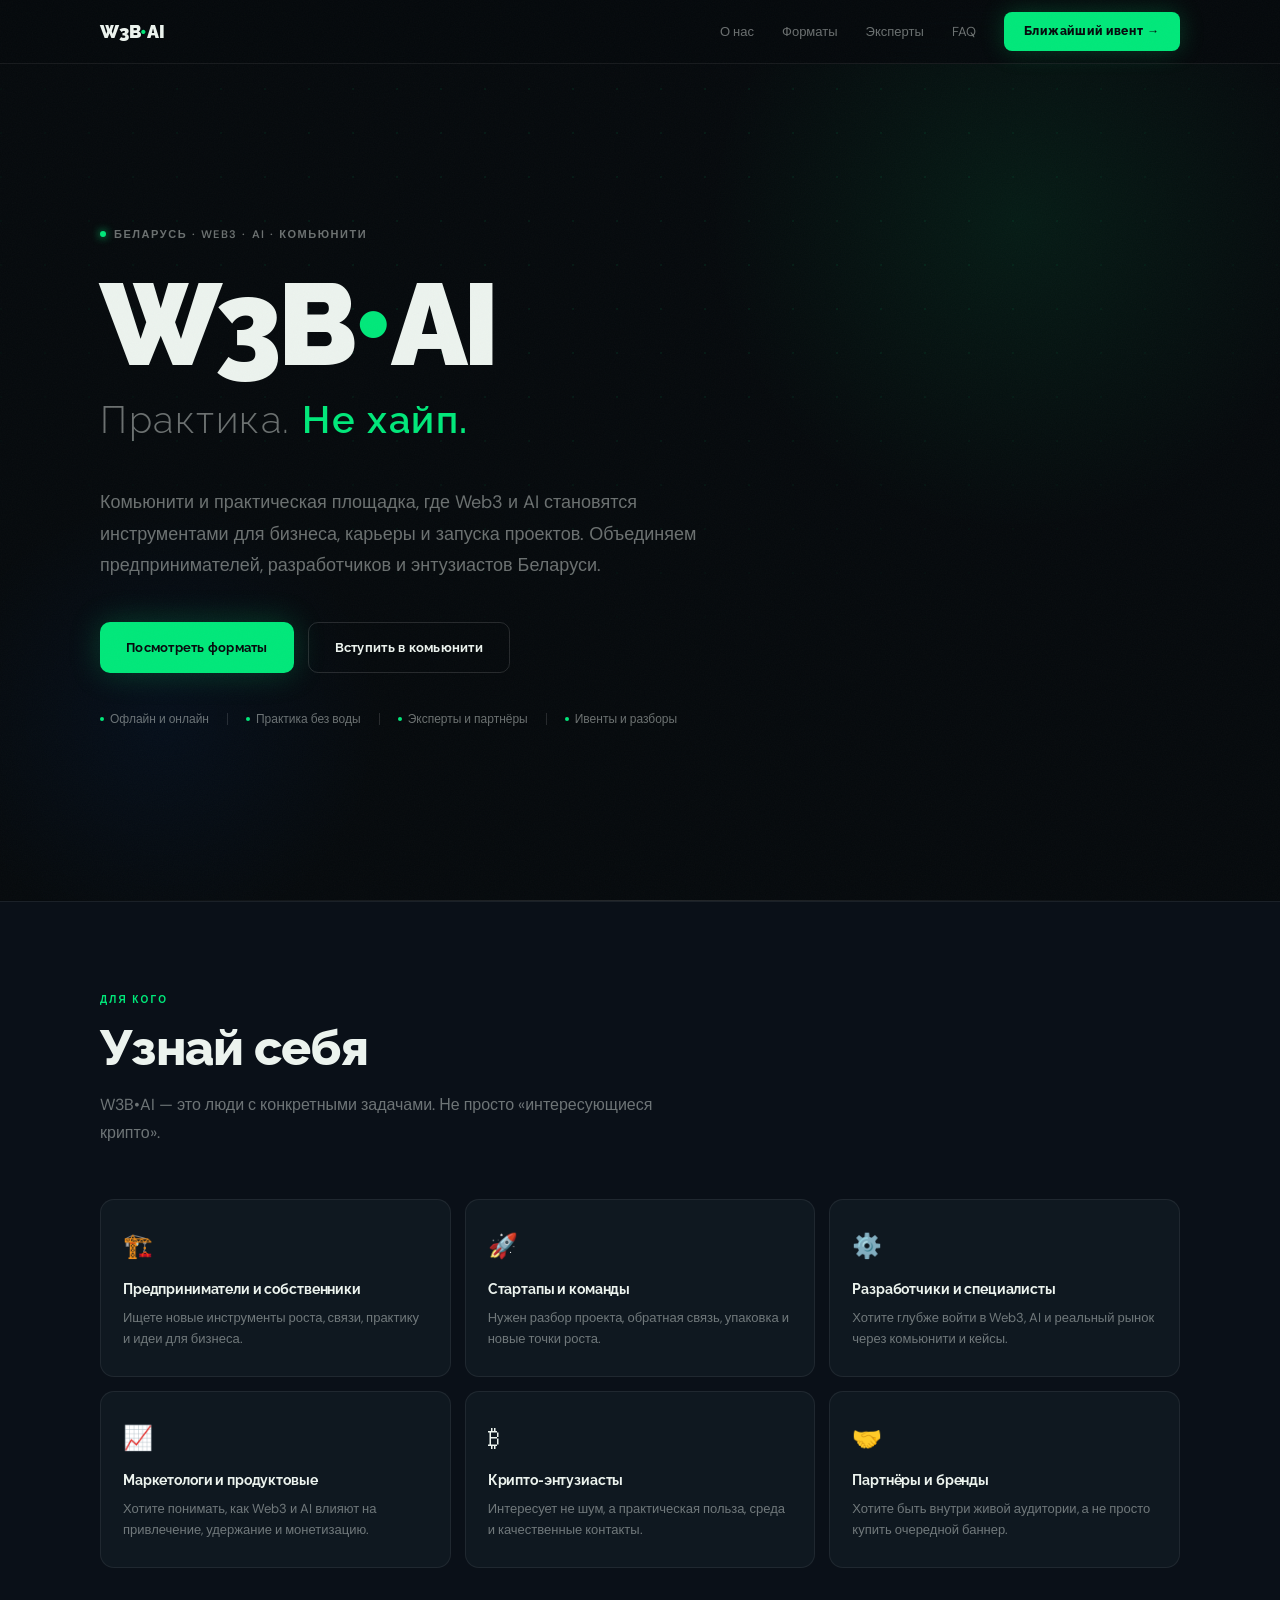
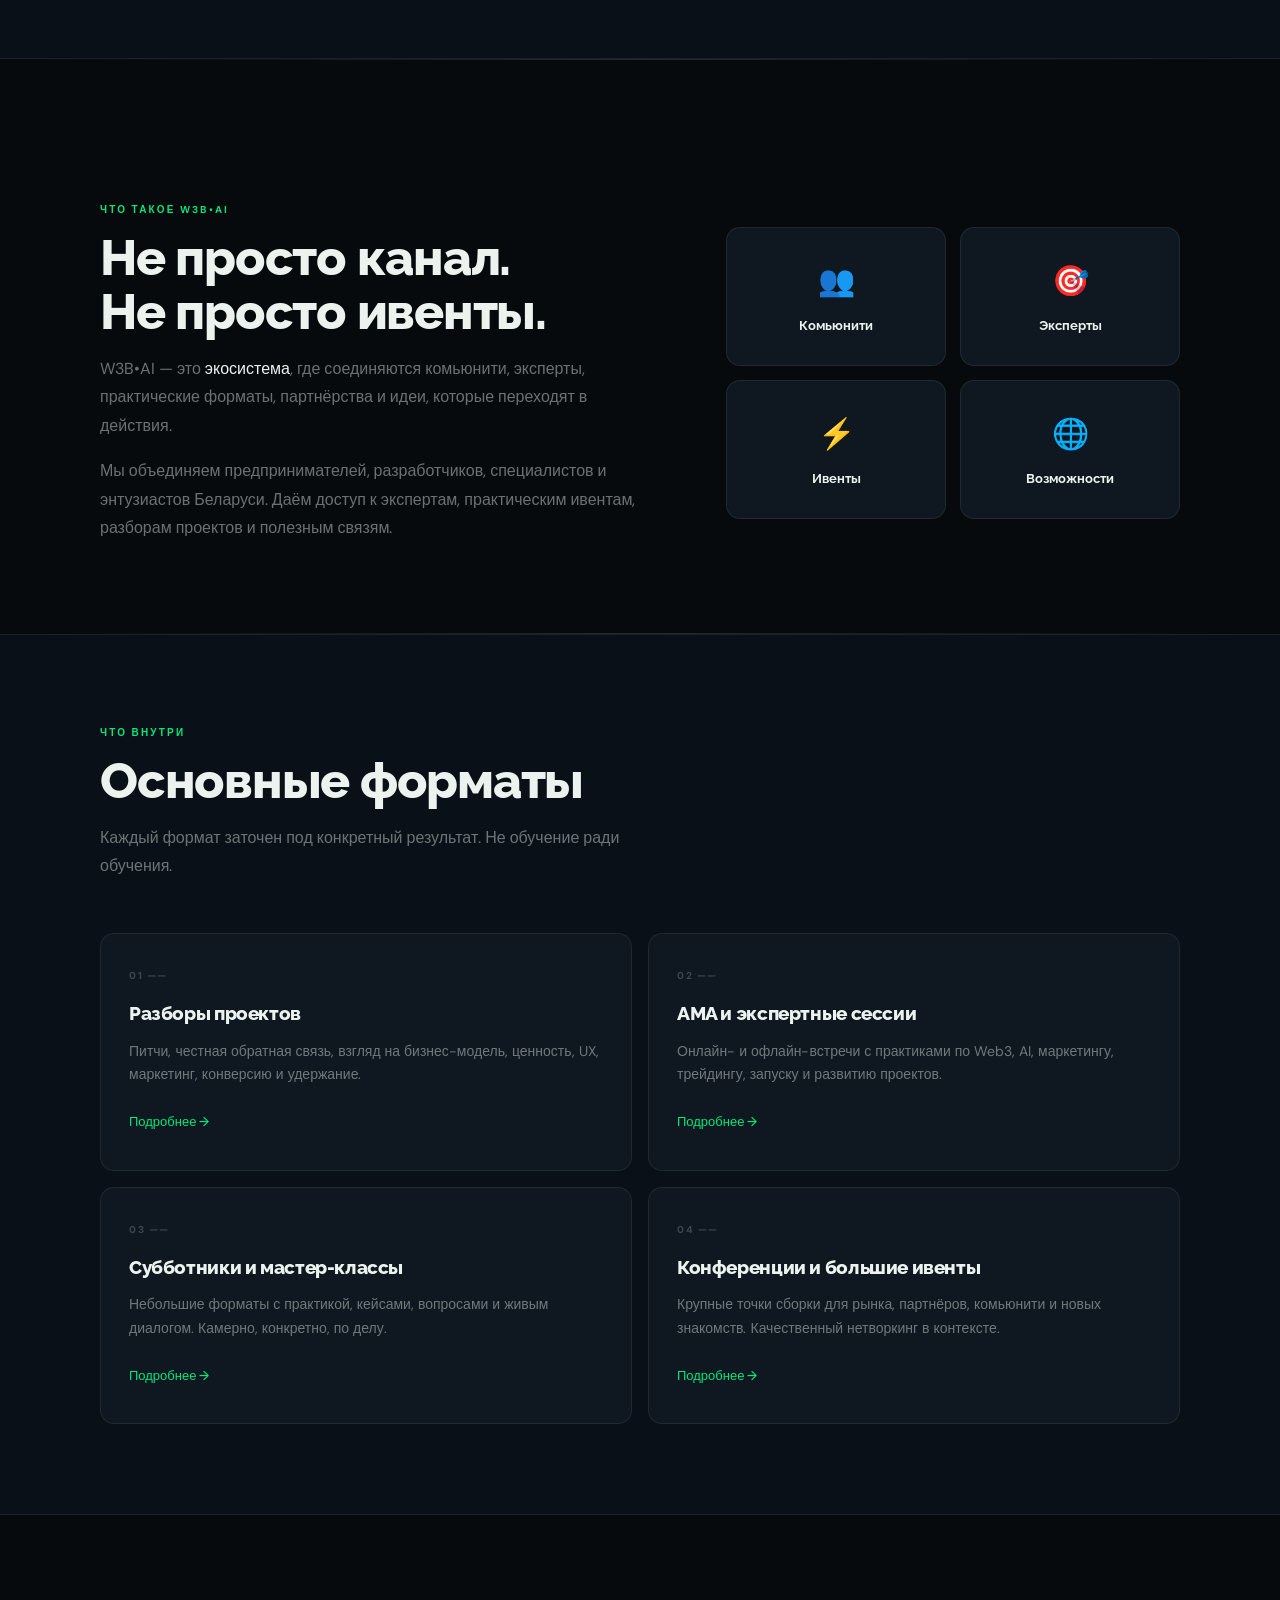
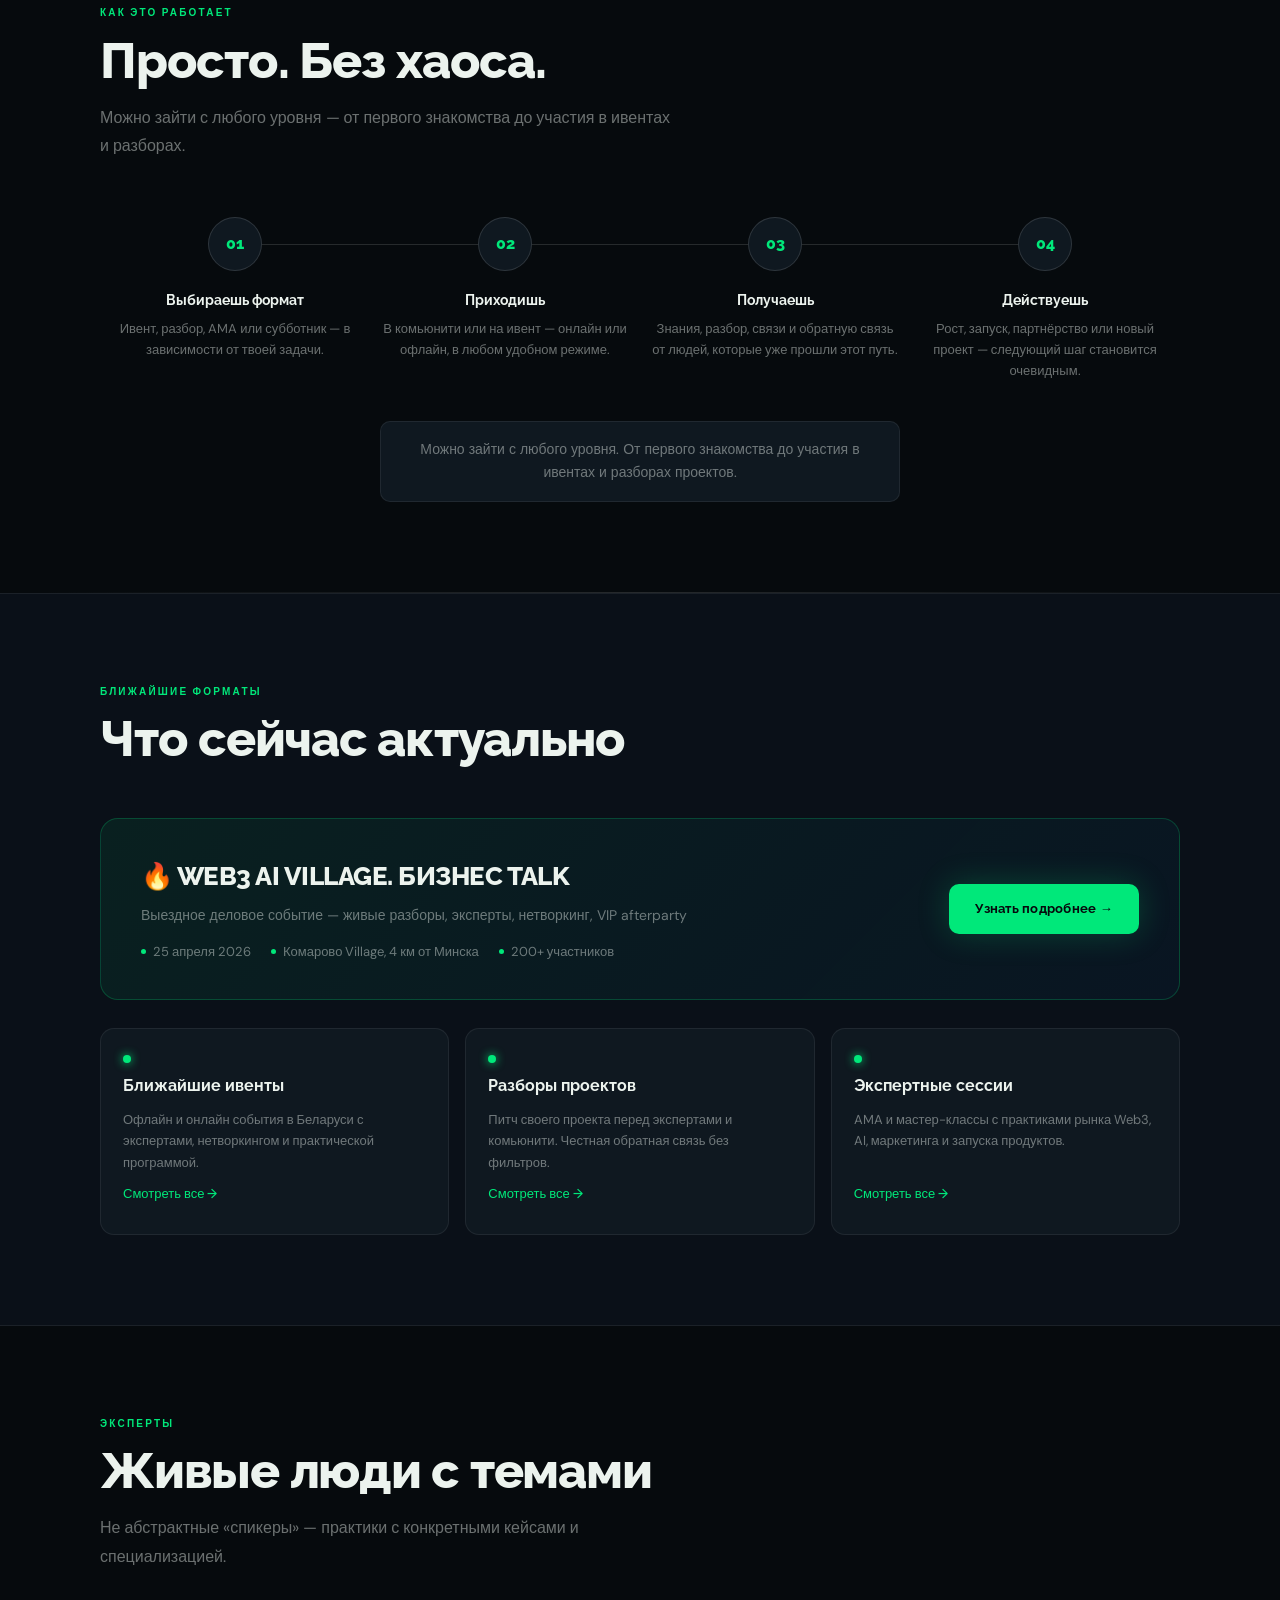
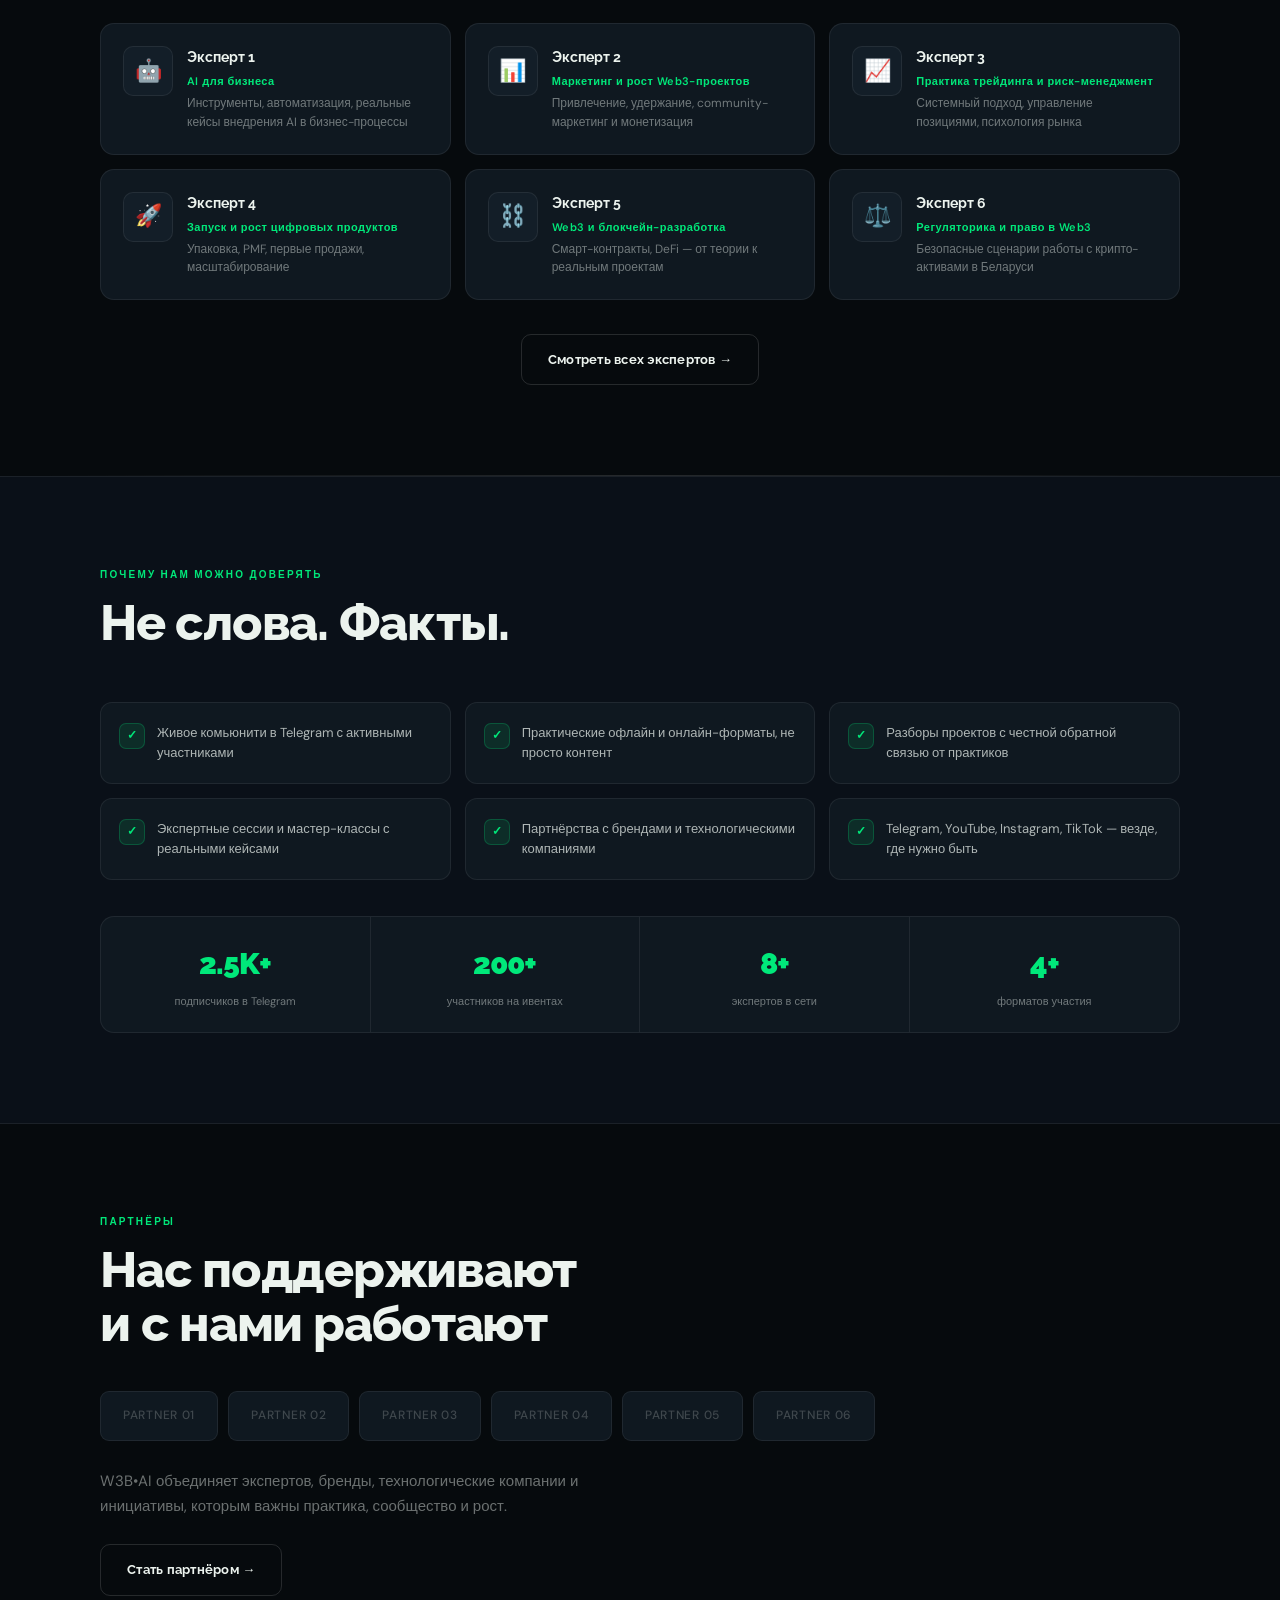
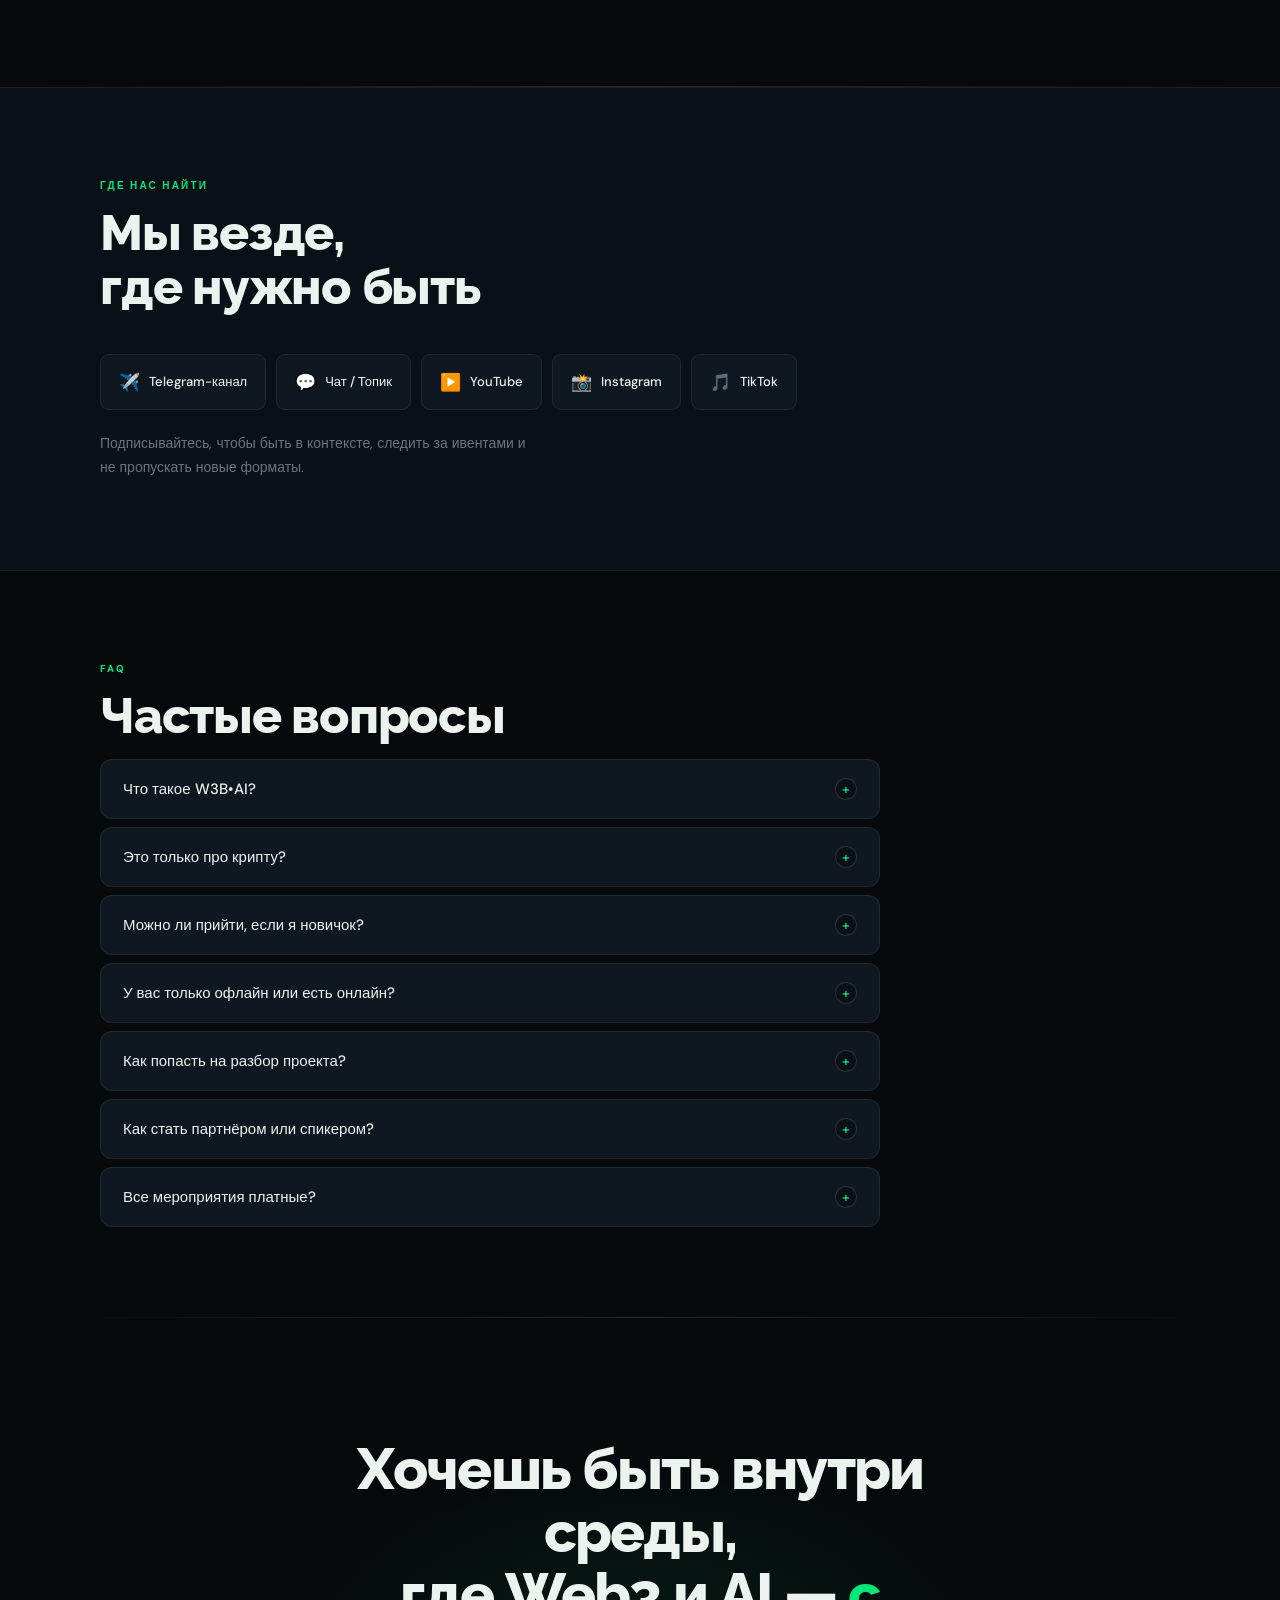
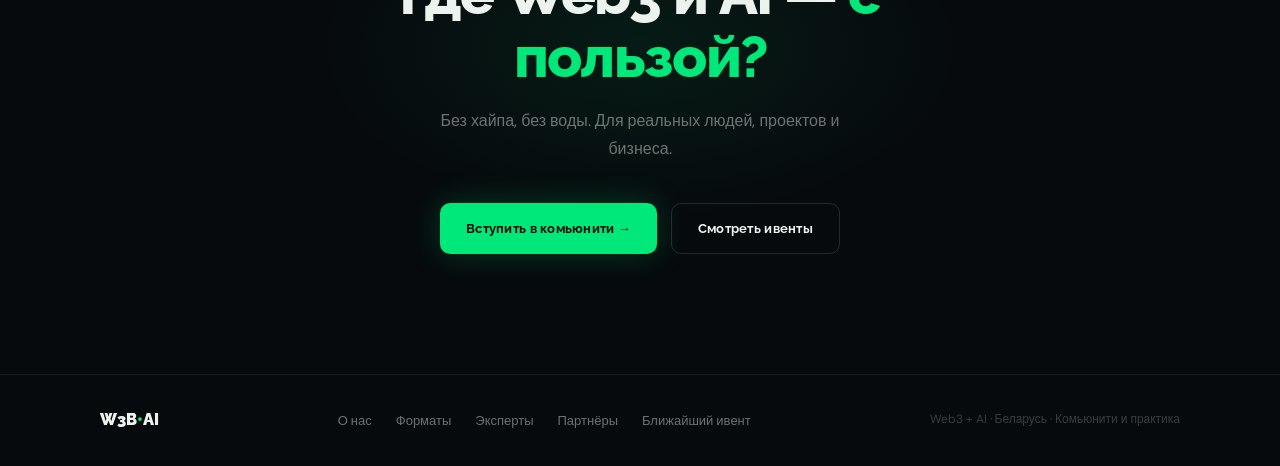
==== index.html @ b598078e "Add files via upload" ====
<!DOCTYPE html>
<html lang="ru">
<head>
<meta charset="UTF-8">
<meta name="viewport" content="width=device-width, initial-scale=1.0">
<title>W3B•AI — Комьюнити и практическая площадка Web3 + AI в Беларуси</title>
<meta name="description" content="W3B•AI — комьюнити, где Web3 и AI становятся инструментами для бизнеса, карьеры и запуска проектов в Беларуси.">
<link rel="stylesheet" href="style.css">
<style>

/* ══════════════════════
   HERO
══════════════════════ */
.hero {
  min-height: 100vh;
  display: flex;
  flex-direction: column;
  justify-content: center;
  padding: calc(var(--nav-h) + 60px) 0 80px;
  position: relative;
  overflow: hidden;
}
.hero-dots {
  position: absolute; inset: 0;
  background-image: radial-gradient(circle at 1px 1px, rgba(0,232,122,0.07) 1px, transparent 0);
  background-size: 44px 44px;
  mask-image: radial-gradient(ellipse 85% 65% at 50% 25%, black 30%, transparent 80%);
  pointer-events: none;
}
.hero-orb1 {
  position: absolute; top: -120px; right: -80px;
  width: 680px; height: 680px;
  background: radial-gradient(ellipse, rgba(0,232,122,0.08) 0%, transparent 65%);
  pointer-events: none;
}
.hero-orb2 {
  position: absolute; bottom: -60px; left: -80px;
  width: 480px; height: 480px;
  background: radial-gradient(ellipse, rgba(0,100,255,0.06) 0%, transparent 65%);
  pointer-events: none;
}

.hero-tag {
  display: inline-flex;
  align-items: center;
  gap: 8px;
  font-size: 11px;
  font-weight: 600;
  letter-spacing: 0.14em;
  text-transform: uppercase;
  color: var(--muted);
  margin-bottom: 28px;
  animation: up 0.7s ease both;
}
.hero-tag-dot {
  width: 6px; height: 6px;
  border-radius: 50%;
  background: var(--green);
  box-shadow: 0 0 8px var(--green);
  animation: pulse 2.5s ease infinite;
}
@keyframes pulse { 0%,100%{opacity:1;transform:scale(1)} 50%{opacity:0.35;transform:scale(0.75)} }

.hero-title {
  font-family: var(--heading);
  font-size: clamp(50px, 9vw, 120px);
  font-weight: 900;
  line-height: 0.93;
  letter-spacing: -0.04em;
  margin-bottom: 10px;
  animation: up 0.7s ease 0.08s both;
}
.hero-title-sub {
  font-family: var(--heading);
  font-size: clamp(18px, 3vw, 40px);
  font-weight: 300;
  color: var(--muted);
  letter-spacing: 0.04em;
  margin-bottom: 36px;
  animation: up 0.7s ease 0.14s both;
}
.hero-title-sub em { font-style: normal; color: var(--green); font-weight: 600; }

.hero-desc {
  font-size: clamp(15px, 1.6vw, 18px);
  color: var(--muted);
  max-width: 600px;
  line-height: 1.75;
  margin-bottom: 40px;
  animation: up 0.7s ease 0.2s both;
}

.hero-btns {
  display: flex; gap: 14px; flex-wrap: wrap;
  margin-bottom: 40px;
  animation: up 0.7s ease 0.26s both;
}

.hero-chips {
  display: flex; flex-wrap: wrap; gap: 0;
  animation: up 0.7s ease 0.32s both;
}
.hero-chip {
  font-size: 12px; font-weight: 500;
  color: var(--muted);
  padding-right: 18px; margin-right: 18px;
  border-right: 1px solid var(--border2);
  display: flex; align-items: center; gap: 6px;
  line-height: 1;
}
.hero-chip:last-child { border-right: none; }
.hero-chip::before {
  content: '';
  width: 4px; height: 4px;
  border-radius: 50%;
  background: var(--green);
}

@keyframes up { from{opacity:0;transform:translateY(22px)} to{opacity:1;transform:none} }

/* ══════════════════════
   FOR WHOM
══════════════════════ */
.fw-grid {
  display: grid;
  grid-template-columns: repeat(3, 1fr);
  gap: 14px;
  margin-top: 52px;
}
.fw-card {
  padding: 26px 22px;
  border-radius: var(--radius);
  cursor: default;
}
.fw-card:hover { transform: translateY(-3px); }
.fw-icon { font-size: 24px; margin-bottom: 12px; display: block; }
.fw-card h3 {
  font-family: var(--heading);
  font-size: 14px; font-weight: 700;
  margin-bottom: 7px;
  letter-spacing: -0.01em;
}
.fw-card p { font-size: 13px; color: var(--muted); line-height: 1.6; }

/* ══════════════════════
   WHAT IS W3B
══════════════════════ */
.what-grid {
  display: grid;
  grid-template-columns: 1.1fr 0.9fr;
  gap: 72px;
  align-items: center;
  margin-top: 52px;
}
.what-text p { font-size: 16px; color: var(--muted); line-height: 1.8; margin-top: 16px; }
.what-text p strong { color: var(--white); font-weight: 500; }
.eco-grid {
  display: grid;
  grid-template-columns: 1fr 1fr;
  gap: 14px;
}
.eco-card {
  padding: 28px 22px;
  text-align: center;
  border-radius: var(--radius);
}
.eco-card:hover { border-color: rgba(0,232,122,0.28) !important; }
.eco-icon { font-size: 30px; margin-bottom: 10px; display: block; }
.eco-card h4 {
  font-family: var(--heading);
  font-size: 13px; font-weight: 700;
}

/* ══════════════════════
   INSIDE
══════════════════════ */
.inside-grid {
  display: grid;
  grid-template-columns: 1fr 1fr;
  gap: 16px;
  margin-top: 52px;
}
.inside-card {
  padding: 34px 28px;
  border-radius: var(--radius);
  display: flex; flex-direction: column;
  position: relative; overflow: hidden;
}
.inside-card::after {
  content: '';
  position: absolute; top: 0; left: 0; right: 0; height: 1px;
  background: linear-gradient(90deg, transparent, var(--green-line) 50%, transparent);
  opacity: 0; transition: opacity 0.3s;
}
.inside-card:hover::after { opacity: 1; }
.inside-num {
  font-size: 10px; font-weight: 700;
  letter-spacing: 0.15em; color: var(--muted2);
  margin-bottom: 14px;
}
.inside-card h3 {
  font-family: var(--heading);
  font-size: 19px; font-weight: 800;
  letter-spacing: -0.02em; margin-bottom: 10px;
}
.inside-card p { font-size: 14px; color: var(--muted); line-height: 1.7; flex: 1; margin-bottom: 24px; }

/* ══════════════════════
   HOW IT WORKS
══════════════════════ */
.how-steps {
  display: grid;
  grid-template-columns: repeat(4, 1fr);
  gap: 0;
  margin-top: 56px;
  position: relative;
}
.how-steps::before {
  content: '';
  position: absolute;
  top: 27px; left: 12%; right: 12%; height: 1px;
  background: var(--border2);
}
.how-step { text-align: center; padding: 0 12px; }
.how-num {
  width: 54px; height: 54px;
  border-radius: 50%;
  background: var(--card);
  border: 1px solid var(--border2);
  display: flex; align-items: center; justify-content: center;
  font-family: var(--heading);
  font-size: 16px; font-weight: 800; color: var(--green);
  margin: 0 auto 18px;
  position: relative; z-index: 1;
  transition: background 0.2s, border-color 0.2s;
}
.how-step:hover .how-num { background: var(--green-dim); border-color: var(--green-line); }
.how-step h4 { font-family: var(--heading); font-size: 14px; font-weight: 700; margin-bottom: 7px; }
.how-step p { font-size: 13px; color: var(--muted); line-height: 1.6; }
.how-note {
  max-width: 520px; margin: 40px auto 0;
  text-align: center;
  padding: 16px 24px;
  background: var(--card);
  border: 1px solid var(--border);
  border-radius: 10px;
  font-size: 14px; color: var(--muted);
}

/* ══════════════════════
   FORMATS TIZER
══════════════════════ */
.fmt-grid {
  display: grid;
  grid-template-columns: repeat(3, 1fr);
  gap: 16px;
  margin-top: 52px;
}
.fmt-card {
  padding: 26px 22px;
  border-radius: var(--radius);
  display: flex; flex-direction: column; gap: 10px;
}
.fmt-dot {
  width: 8px; height: 8px; border-radius: 50%;
  background: var(--green);
  box-shadow: 0 0 10px var(--green);
}
.fmt-card h3 { font-family: var(--heading); font-size: 16px; font-weight: 700; }
.fmt-card p { font-size: 13px; color: var(--muted); flex: 1; }

/* ══════════════════════
   EXPERTS
══════════════════════ */
.exp-grid {
  display: grid;
  grid-template-columns: repeat(3, 1fr);
  gap: 14px;
  margin-top: 52px;
}
.exp-card {
  padding: 22px;
  border-radius: var(--radius);
  display: flex; gap: 14px; align-items: flex-start;
}
.exp-ava {
  width: 50px; height: 50px;
  border-radius: 10px;
  background: var(--card2);
  border: 1px solid var(--border);
  display: flex; align-items: center; justify-content: center;
  font-size: 22px; flex-shrink: 0;
}
.exp-name { font-family: var(--heading); font-size: 14px; font-weight: 700; margin-bottom: 3px; }
.exp-spec { font-size: 11px; color: var(--green); font-weight: 600; margin-bottom: 4px; letter-spacing: 0.04em; }
.exp-about { font-size: 12px; color: var(--muted); line-height: 1.55; }
.exp-cta { margin-top: 34px; text-align: center; }

/* ══════════════════════
   TRUST
══════════════════════ */
.trust-grid {
  display: grid;
  grid-template-columns: repeat(3, 1fr);
  gap: 14px;
  margin-top: 52px;
}
.trust-item {
  display: flex; gap: 12px; align-items: flex-start;
  padding: 20px 18px;
  border-radius: 12px;
}
.trust-check {
  width: 26px; height: 26px;
  border-radius: 7px;
  background: var(--green-dim);
  border: 1px solid rgba(0,232,122,0.22);
  display: flex; align-items: center; justify-content: center;
  font-size: 12px; color: var(--green); font-weight: 700;
  flex-shrink: 0;
}
.trust-item p { font-size: 13px; color: rgba(236,243,238,0.72); line-height: 1.55; }

.trust-stats {
  margin-top: 36px;
  display: grid; grid-template-columns: repeat(4, 1fr);
  background: var(--card);
  border: 1px solid var(--border);
  border-radius: var(--radius);
  overflow: hidden;
}
.tstat {
  padding: 22px 20px; text-align: center;
  border-right: 1px solid var(--border);
}
.tstat:last-child { border-right: none; }
.tstat-num {
  font-family: var(--heading);
  font-size: 30px; font-weight: 900;
  color: var(--green); letter-spacing: -0.03em;
  display: block; margin-bottom: 3px;
}
.tstat-label { font-size: 11px; color: var(--muted); }

/* ══════════════════════
   PARTNERS
══════════════════════ */
.partner-logos {
  display: flex; flex-wrap: wrap; gap: 10px;
  margin: 40px 0 28px;
}
.partner-slot {
  height: 50px; padding: 0 22px;
  background: var(--card);
  border: 1px solid var(--border);
  border-radius: 9px;
  display: flex; align-items: center; justify-content: center;
  font-size: 12px; font-weight: 500;
  color: var(--muted2); letter-spacing: 0.06em;
}
.partners-sub { font-size: 15px; color: var(--muted); max-width: 540px; line-height: 1.72; margin-bottom: 24px; }

/* ══════════════════════
   SOCIAL
══════════════════════ */
.soc-links { display: flex; flex-wrap: wrap; gap: 10px; margin: 40px 0 22px; }
.soc-btn {
  display: inline-flex; align-items: center; gap: 9px;
  background: var(--card);
  border: 1px solid var(--border);
  border-radius: 9px;
  padding: 13px 18px;
  font-size: 13px; font-weight: 500;
  color: var(--white); text-decoration: none;
  transition: all 0.2s;
}
.soc-btn:hover { border-color: var(--border2); transform: translateY(-2px); }
.soc-btn-icon { font-size: 17px; }
.soc-note { font-size: 14px; color: var(--muted); max-width: 440px; line-height: 1.7; }

/* ══════════════════════
   FINAL CTA
══════════════════════ */
.finalcta {
  text-align: center;
  padding: 120px 0;
  position: relative; overflow: hidden;
}
.finalcta-orb {
  position: absolute; top: 50%; left: 50%;
  transform: translate(-50%,-50%);
  width: 700px; height: 380px;
  background: radial-gradient(ellipse, rgba(0,232,122,0.08) 0%, transparent 65%);
  pointer-events: none;
}
.finalcta h2 {
  font-family: var(--heading);
  font-size: clamp(26px, 5vw, 58px);
  font-weight: 800; letter-spacing: -0.03em;
  max-width: 720px; margin: 0 auto 18px;
  line-height: 1.08; position: relative;
}
.finalcta h2 em { font-style: normal; color: var(--green); }
.finalcta p {
  font-size: 16px; color: var(--muted);
  max-width: 460px; margin: 0 auto 40px;
  line-height: 1.75; position: relative;
}
.finalcta-btns {
  display: flex; justify-content: center;
  gap: 14px; flex-wrap: wrap;
  position: relative;
}

/* ══════════════════════
   EVENT BANNER (on main page)
══════════════════════ */
.event-banner {
  background: linear-gradient(135deg, rgba(0,232,122,0.08), rgba(0,100,200,0.06));
  border: 1px solid rgba(0,232,122,0.22);
  border-radius: 18px;
  padding: 36px 40px;
  display: flex;
  align-items: center;
  justify-content: space-between;
  gap: 32px;
  flex-wrap: wrap;
  margin-top: 52px;
}
.event-banner-left h3 {
  font-family: var(--heading);
  font-size: clamp(18px, 2.5vw, 26px);
  font-weight: 800;
  letter-spacing: -0.02em;
  margin-bottom: 6px;
}
.event-banner-left p { font-size: 14px; color: var(--muted); }
.event-banner-meta {
  display: flex; gap: 20px; flex-wrap: wrap; margin-top: 14px;
}
.event-meta-item {
  display: flex; align-items: center; gap: 7px;
  font-size: 13px; color: var(--muted);
}
.event-meta-item::before {
  content: '';
  width: 5px; height: 5px; border-radius: 50%;
  background: var(--green); flex-shrink: 0;
}

/* ══════════════════════
   RESPONSIVE
══════════════════════ */
@media (max-width: 900px) {
  .fw-grid, .exp-grid, .trust-grid { grid-template-columns: 1fr 1fr; }
  .what-grid { grid-template-columns: 1fr; gap: 40px; }
  .inside-grid, .fmt-grid { grid-template-columns: 1fr; }
  .how-steps { grid-template-columns: 1fr 1fr; }
  .how-steps::before { display: none; }
  .trust-stats { grid-template-columns: 1fr 1fr; }
  .tstat:nth-child(2) { border-right: none; }
  .tstat:nth-child(3) { border-top: 1px solid var(--border); }
}
@media (max-width: 600px) {
  .fw-grid, .exp-grid, .trust-grid, .how-steps { grid-template-columns: 1fr; }
  .trust-stats { grid-template-columns: 1fr 1fr; }
  .event-banner { flex-direction: column; align-items: flex-start; }
  .hero-chips { display: none; }
}

</style>
</head>
<body>

<!-- ── NAV ── -->
<nav class="nav">
<div class="container">
<a href="index.html" class="nav-logo">W3B<span class="dot">•</span>AI</a>
  <ul class="nav-links">
    <li><a href="#about">О нас</a></li>
    <li><a href="#inside">Форматы</a></li>
    <li><a href="#experts">Эксперты</a></li>
    <li><a href="#faq">FAQ</a></li>
    <li><a href="event-web3-village.html" class="nav-pill">Ближайший ивент →</a></li>
  </ul>
</div>
</nav>

<!-- ══════════════════════════
     HERO
══════════════════════════ -->
<section class="hero">
  <div class="hero-dots"></div>
  <div class="hero-orb1"></div>
  <div class="hero-orb2"></div>
<div class="container">
  <div class="hero-tag">
    <div class="hero-tag-dot"></div>
    Беларусь · Web3 · AI · Комьюнити
  </div>

  <h1 class="hero-title">W3B<span style="color:var(--green)">•</span>AI</h1>
  <p class="hero-title-sub">Практика. <em>Не хайп.</em></p>

  <p class="hero-desc">
    Комьюнити и практическая площадка, где Web3 и AI становятся инструментами для бизнеса, карьеры и запуска проектов. Объединяем предпринимателей, разработчиков и энтузиастов Беларуси.
  </p>

  <div class="hero-btns">
    <a href="#inside" class="btn btn-primary">Посмотреть форматы</a>
    <a href="https://t.me/" class="btn btn-ghost">Вступить в комьюнити</a>
  </div>

  <div class="hero-chips">
    <div class="hero-chip">Офлайн и онлайн</div>
    <div class="hero-chip">Практика без воды</div>
    <div class="hero-chip">Эксперты и партнёры</div>
    <div class="hero-chip">Ивенты и разборы</div>
  </div>

</div>
</section>

<div class="divider"></div>

<!-- ══════════════════════════
     FOR WHOM
══════════════════════════ -->
<section class="section section--dark" id="forwhom">
<div class="container">
  <span class="s-label">Для кого</span>
  <h2 class="s-title">Узнай себя</h2>
  <p class="s-sub">W3B•AI — это люди с конкретными задачами. Не просто «интересующиеся крипто».</p>

  <div class="fw-grid">
    <div class="fw-card card">
      <span class="fw-icon">🏗️</span>
      <h3>Предприниматели и собственники</h3>
      <p>Ищете новые инструменты роста, связи, практику и идеи для бизнеса.</p>
    </div>
    <div class="fw-card card">
      <span class="fw-icon">🚀</span>
      <h3>Стартапы и команды</h3>
      <p>Нужен разбор проекта, обратная связь, упаковка и новые точки роста.</p>
    </div>
    <div class="fw-card card">
      <span class="fw-icon">⚙️</span>
      <h3>Разработчики и специалисты</h3>
      <p>Хотите глубже войти в Web3, AI и реальный рынок через комьюнити и кейсы.</p>
    </div>
    <div class="fw-card card">
      <span class="fw-icon">📈</span>
      <h3>Маркетологи и продуктовые</h3>
      <p>Хотите понимать, как Web3 и AI влияют на привлечение, удержание и монетизацию.</p>
    </div>
    <div class="fw-card card">
      <span class="fw-icon">₿</span>
      <h3>Крипто-энтузиасты</h3>
      <p>Интересует не шум, а практическая польза, среда и качественные контакты.</p>
    </div>
    <div class="fw-card card">
      <span class="fw-icon">🤝</span>
      <h3>Партнёры и бренды</h3>
      <p>Хотите быть внутри живой аудитории, а не просто купить очередной баннер.</p>
    </div>
  </div>

</div>
</section>

<div class="divider"></div>

<!-- ══════════════════════════
     WHAT IS W3B
══════════════════════════ -->
<section class="section" id="about">
<div class="container">
  <div class="what-grid">
    <div class="what-text">
      <span class="s-label">Что такое W3B•AI</span>
      <h2 class="s-title">Не просто канал.<br>Не просто ивенты.</h2>
      <p>W3B•AI — это <strong>экосистема</strong>, где соединяются комьюнити, эксперты, практические форматы, партнёрства и идеи, которые переходят в действия.</p>
      <p>Мы объединяем предпринимателей, разработчиков, специалистов и энтузиастов Беларуси. Даём доступ к экспертам, практическим ивентам, разборам проектов и полезным связям.</p>
    </div>
    <div class="eco-grid">
      <div class="eco-card card">
        <span class="eco-icon">👥</span>
        <h4>Комьюнити</h4>
      </div>
      <div class="eco-card card">
        <span class="eco-icon">🎯</span>
        <h4>Эксперты</h4>
      </div>
      <div class="eco-card card">
        <span class="eco-icon">⚡</span>
        <h4>Ивенты</h4>
      </div>
      <div class="eco-card card">
        <span class="eco-icon">🌐</span>
        <h4>Возможности</h4>
      </div>
    </div>
  </div>

</div>
</section>

<div class="divider"></div>

<!-- ══════════════════════════
     INSIDE
══════════════════════════ -->
<section class="section section--dark" id="inside">
<div class="container">
  <span class="s-label">Что внутри</span>
  <h2 class="s-title">Основные форматы</h2>
  <p class="s-sub">Каждый формат заточен под конкретный результат. Не обучение ради обучения.</p>

  <div class="inside-grid">
    <div class="inside-card card">
      <div class="inside-num">01 ——</div>
      <h3>Разборы проектов</h3>
      <p>Питчи, честная обратная связь, взгляд на бизнес-модель, ценность, UX, маркетинг, конверсию и удержание.</p>
      <a href="#" class="btn-link">Подробнее →</a>
    </div>
    <div class="inside-card card">
      <div class="inside-num">02 ——</div>
      <h3>AMA и экспертные сессии</h3>
      <p>Онлайн- и офлайн-встречи с практиками по Web3, AI, маркетингу, трейдингу, запуску и развитию проектов.</p>
      <a href="#" class="btn-link">Подробнее →</a>
    </div>
    <div class="inside-card card">
      <div class="inside-num">03 ——</div>
      <h3>Субботники и мастер-классы</h3>
      <p>Небольшие форматы с практикой, кейсами, вопросами и живым диалогом. Камерно, конкретно, по делу.</p>
      <a href="#" class="btn-link">Подробнее →</a>
    </div>
    <div class="inside-card card">
      <div class="inside-num">04 ——</div>
      <h3>Конференции и большие ивенты</h3>
      <p>Крупные точки сборки для рынка, партнёров, комьюнити и новых знакомств. Качественный нетворкинг в контексте.</p>
      <a href="#" class="btn-link">Подробнее →</a>
    </div>
  </div>

</div>
</section>

<!-- ══════════════════════════
     HOW IT WORKS
══════════════════════════ -->
<section class="section" id="how">
<div class="container">
  <span class="s-label">Как это работает</span>
  <h2 class="s-title">Просто. Без хаоса.</h2>
  <p class="s-sub">Можно зайти с любого уровня — от первого знакомства до участия в ивентах и разборах.</p>

  <div class="how-steps">
    <div class="how-step">
      <div class="how-num">01</div>
      <h4>Выбираешь формат</h4>
      <p>Ивент, разбор, AMA или субботник — в зависимости от твоей задачи.</p>
    </div>
    <div class="how-step">
      <div class="how-num">02</div>
      <h4>Приходишь</h4>
      <p>В комьюнити или на ивент — онлайн или офлайн, в любом удобном режиме.</p>
    </div>
    <div class="how-step">
      <div class="how-num">03</div>
      <h4>Получаешь</h4>
      <p>Знания, разбор, связи и обратную связь от людей, которые уже прошли этот путь.</p>
    </div>
    <div class="how-step">
      <div class="how-num">04</div>
      <h4>Действуешь</h4>
      <p>Рост, запуск, партнёрство или новый проект — следующий шаг становится очевидным.</p>
    </div>
  </div>
  <p class="how-note">Можно зайти с любого уровня. От первого знакомства до участия в ивентах и разборах проектов.</p>

</div>
</section>

<div class="divider"></div>

<!-- ══════════════════════════
     FORMATS TIZER
══════════════════════════ -->
<section class="section section--dark">
<div class="container">
  <span class="s-label">Ближайшие форматы</span>
  <h2 class="s-title">Что сейчас актуально</h2>

  <!-- UPCOMING EVENT BANNER -->
  <div class="event-banner">
    <div class="event-banner-left">
      <h3>🔥 WEB3 AI VILLAGE. БИЗНЕС TALK</h3>
      <p>Выездное деловое событие — живые разборы, эксперты, нетворкинг, VIP afterparty</p>
      <div class="event-banner-meta">
        <div class="event-meta-item">25 апреля 2026</div>
        <div class="event-meta-item">Комарово Village, 4 км от Минска</div>
        <div class="event-meta-item">200+ участников</div>
      </div>
    </div>
    <a href="event-web3-village.html" class="btn btn-primary">Узнать подробнее →</a>
  </div>

  <div class="fmt-grid" style="margin-top:28px;">
    <div class="fmt-card card">
      <div class="fmt-dot"></div>
      <h3>Ближайшие ивенты</h3>
      <p>Офлайн и онлайн события в Беларуси с экспертами, нетворкингом и практической программой.</p>
      <a href="event-web3-village.html" class="btn-link">Смотреть все →</a>
    </div>
    <div class="fmt-card card">
      <div class="fmt-dot"></div>
      <h3>Разборы проектов</h3>
      <p>Питч своего проекта перед экспертами и комьюнити. Честная обратная связь без фильтров.</p>
      <a href="#" class="btn-link">Смотреть все →</a>
    </div>
    <div class="fmt-card card">
      <div class="fmt-dot"></div>
      <h3>Экспертные сессии</h3>
      <p>AMA и мастер-классы с практиками рынка Web3, AI, маркетинга и запуска продуктов.</p>
      <a href="#" class="btn-link">Смотреть все →</a>
    </div>
  </div>

</div>
</section>

<!-- ══════════════════════════
     EXPERTS
══════════════════════════ -->
<section class="section" id="experts">
<div class="container">
  <span class="s-label">Эксперты</span>
  <h2 class="s-title">Живые люди с темами</h2>
  <p class="s-sub">Не абстрактные «спикеры» — практики с конкретными кейсами и специализацией.</p>

  <div class="exp-grid">
    <div class="exp-card card">
      <div class="exp-ava">🤖</div>
      <div>
        <div class="exp-name">Эксперт 1</div>
        <div class="exp-spec">AI для бизнеса</div>
        <div class="exp-about">Инструменты, автоматизация, реальные кейсы внедрения AI в бизнес-процессы</div>
      </div>
    </div>
    <div class="exp-card card">
      <div class="exp-ava">📊</div>
      <div>
        <div class="exp-name">Эксперт 2</div>
        <div class="exp-spec">Маркетинг и рост Web3-проектов</div>
        <div class="exp-about">Привлечение, удержание, community-маркетинг и монетизация</div>
      </div>
    </div>
    <div class="exp-card card">
      <div class="exp-ava">📈</div>
      <div>
        <div class="exp-name">Эксперт 3</div>
        <div class="exp-spec">Практика трейдинга и риск-менеджмент</div>
        <div class="exp-about">Системный подход, управление позициями, психология рынка</div>
      </div>
    </div>
    <div class="exp-card card">
      <div class="exp-ava">🚀</div>
      <div>
        <div class="exp-name">Эксперт 4</div>
        <div class="exp-spec">Запуск и рост цифровых продуктов</div>
        <div class="exp-about">Упаковка, PMF, первые продажи, масштабирование</div>
      </div>
    </div>
    <div class="exp-card card">
      <div class="exp-ava">⛓️</div>
      <div>
        <div class="exp-name">Эксперт 5</div>
        <div class="exp-spec">Web3 и блокчейн-разработка</div>
        <div class="exp-about">Смарт-контракты, DeFi — от теории к реальным проектам</div>
      </div>
    </div>
    <div class="exp-card card">
      <div class="exp-ava">⚖️</div>
      <div>
        <div class="exp-name">Эксперт 6</div>
        <div class="exp-spec">Регуляторика и право в Web3</div>
        <div class="exp-about">Безопасные сценарии работы с крипто-активами в Беларуси</div>
      </div>
    </div>
  </div>
  <div class="exp-cta">
    <a href="#" class="btn btn-ghost">Смотреть всех экспертов →</a>
  </div>

</div>
</section>

<div class="divider"></div>

<!-- ══════════════════════════
     TRUST
══════════════════════════ -->
<section class="section section--dark" id="trust">
<div class="container">
  <span class="s-label">Почему нам можно доверять</span>
  <h2 class="s-title">Не слова. Факты.</h2>

  <div class="trust-grid">
    <div class="trust-item card">
      <div class="trust-check">✓</div>
      <p>Живое комьюнити в Telegram с активными участниками</p>
    </div>
    <div class="trust-item card">
      <div class="trust-check">✓</div>
      <p>Практические офлайн и онлайн-форматы, не просто контент</p>
    </div>
    <div class="trust-item card">
      <div class="trust-check">✓</div>
      <p>Разборы проектов с честной обратной связью от практиков</p>
    </div>
    <div class="trust-item card">
      <div class="trust-check">✓</div>
      <p>Экспертные сессии и мастер-классы с реальными кейсами</p>
    </div>
    <div class="trust-item card">
      <div class="trust-check">✓</div>
      <p>Партнёрства с брендами и технологическими компаниями</p>
    </div>
    <div class="trust-item card">
      <div class="trust-check">✓</div>
      <p>Telegram, YouTube, Instagram, TikTok — везде, где нужно быть</p>
    </div>
  </div>

  <div class="trust-stats">
    <div class="tstat">
      <span class="tstat-num">2.5K+</span>
      <div class="tstat-label">подписчиков в Telegram</div>
    </div>
    <div class="tstat">
      <span class="tstat-num">200+</span>
      <div class="tstat-label">участников на ивентах</div>
    </div>
    <div class="tstat">
      <span class="tstat-num">8+</span>
      <div class="tstat-label">экспертов в сети</div>
    </div>
    <div class="tstat">
      <span class="tstat-num">4+</span>
      <div class="tstat-label">форматов участия</div>
    </div>
  </div>

</div>
</section>

<!-- ══════════════════════════
     PARTNERS
══════════════════════════ -->
<section class="section" id="partners">
<div class="container">
  <span class="s-label">Партнёры</span>
  <h2 class="s-title">Нас поддерживают<br>и с нами работают</h2>

  <div class="partner-logos">
    <div class="partner-slot">PARTNER 01</div>
    <div class="partner-slot">PARTNER 02</div>
    <div class="partner-slot">PARTNER 03</div>
    <div class="partner-slot">PARTNER 04</div>
    <div class="partner-slot">PARTNER 05</div>
    <div class="partner-slot">PARTNER 06</div>
  </div>
  <p class="partners-sub">W3B•AI объединяет экспертов, бренды, технологические компании и инициативы, которым важны практика, сообщество и рост.</p>
  <a href="#" class="btn btn-ghost">Стать партнёром →</a>

</div>
</section>

<div class="divider"></div>

<!-- ══════════════════════════
     SOCIAL
══════════════════════════ -->
<section class="section section--dark" id="social">
<div class="container">
  <span class="s-label">Где нас найти</span>
  <h2 class="s-title">Мы везде,<br>где нужно быть</h2>

  <div class="soc-links">
    <a href="#" class="soc-btn"><span class="soc-btn-icon">✈️</span> Telegram-канал</a>
    <a href="#" class="soc-btn"><span class="soc-btn-icon">💬</span> Чат / Топик</a>
    <a href="#" class="soc-btn"><span class="soc-btn-icon">▶️</span> YouTube</a>
    <a href="#" class="soc-btn"><span class="soc-btn-icon">📸</span> Instagram</a>
    <a href="#" class="soc-btn"><span class="soc-btn-icon">🎵</span> TikTok</a>
  </div>
  <p class="soc-note">Подписывайтесь, чтобы быть в контексте, следить за ивентами и не пропускать новые форматы.</p>

</div>
</section>

<!-- ══════════════════════════
     FAQ
══════════════════════════ -->
<section class="section" id="faq">
<div class="container">
  <span class="s-label">FAQ</span>
  <h2 class="s-title">Частые вопросы</h2>

  <div class="faq-list" style="max-width:780px;">
    <div class="faq-item">
      <button class="faq-q" onclick="faqToggle(this)">Что такое W3B•AI?<div class="faq-icon">+</div></button>
      <div class="faq-body"><div class="faq-body-inner">W3B•AI — это комьюнити и практическая площадка в Беларуси, где Web3 и AI изучают без хайпа. Проводим офлайн и онлайн ивенты, разборы проектов, AMA-сессии и мастер-классы с реальными практиками.</div></div>
    </div>
    <div class="faq-item">
      <button class="faq-q" onclick="faqToggle(this)">Это только про крипту?<div class="faq-icon">+</div></button>
      <div class="faq-body"><div class="faq-body-inner">Нет. Крипта — часть экосистемы, но не главное. W3B•AI про Web3 как инструмент для бизнеса, AI-практику, цифровую экономику, маркетинг нового поколения и запуск проектов.</div></div>
    </div>
    <div class="faq-item">
      <button class="faq-q" onclick="faqToggle(this)">Можно ли прийти, если я новичок?<div class="faq-icon">+</div></button>
      <div class="faq-body"><div class="faq-body-inner">Да. Можно зайти с любого уровня — от первого знакомства с темой до участия как спикер или разборщик проектов.</div></div>
    </div>
    <div class="faq-item">
      <button class="faq-q" onclick="faqToggle(this)">У вас только офлайн или есть онлайн?<div class="faq-icon">+</div></button>
      <div class="faq-body"><div class="faq-body-inner">Есть оба формата. Офлайн ивенты в Минске, онлайн сессии и AMA в Telegram. Выбираете тот, который удобен.</div></div>
    </div>
    <div class="faq-item">
      <button class="faq-q" onclick="faqToggle(this)">Как попасть на разбор проекта?<div class="faq-icon">+</div></button>
      <div class="faq-body"><div class="faq-body-inner">Следите за анонсами в Telegram-канале. Когда открываем набор, публикуем форму заявки. Берём всех, у кого есть реальный проект или идея в работе.</div></div>
    </div>
    <div class="faq-item">
      <button class="faq-q" onclick="faqToggle(this)">Как стать партнёром или спикером?<div class="faq-icon">+</div></button>
      <div class="faq-body"><div class="faq-body-inner">Для партнёрства — есть отдельная страница с пакетами. Для спикерства — напишите в Telegram с темой и коротким описанием опыта. Отвечаем всем.</div></div>
    </div>
    <div class="faq-item">
      <button class="faq-q" onclick="faqToggle(this)">Все мероприятия платные?<div class="faq-icon">+</div></button>
      <div class="faq-body"><div class="faq-body-inner">Есть бесплатные форматы — онлайн AMA, часть субботников. Офлайн ивенты могут быть платными, но стараемся держать вход доступным. Следите за анонсами.</div></div>
    </div>
  </div>

</div>
</section>

<div class="divider"></div>

<!-- ══════════════════════════
     FINAL CTA
══════════════════════════ -->
<section class="finalcta">
  <div class="finalcta-orb"></div>
<div class="container">
  <h2>Хочешь быть внутри среды,<br>где Web3 и AI — <em>с пользой?</em></h2>
  <p>Без хайпа, без воды. Для реальных людей, проектов и бизнеса.</p>
  <div class="finalcta-btns">
    <a href="https://t.me/" class="btn btn-primary">Вступить в комьюнити →</a>
    <a href="event-web3-village.html" class="btn btn-ghost">Смотреть ивенты</a>
  </div>

</div>
</section>

<!-- ── FOOTER ── -->
<footer class="footer">
<div class="container">
<a href="index.html" class="footer-brand">W3B<span class="dot">•</span>AI</a>
  <ul class="footer-links">
    <li><a href="#about">О нас</a></li>
    <li><a href="#inside">Форматы</a></li>
    <li><a href="#experts">Эксперты</a></li>
    <li><a href="#partners">Партнёры</a></li>
    <li><a href="event-web3-village.html">Ближайший ивент</a></li>
  </ul>
  <div class="footer-copy">Web3 + AI · Беларусь · Комьюнити и практика</div>
</div>
</footer>

<script>
function faqToggle(btn) {
  const item = btn.closest('.faq-item');
  const body = item.querySelector('.faq-body');
  const open = item.classList.contains('open');
  document.querySelectorAll('.faq-item.open').forEach(el => {
    el.classList.remove('open');
    el.querySelector('.faq-body').style.maxHeight = '0';
  });
  if (!open) {
    item.classList.add('open');
    body.style.maxHeight = body.scrollHeight + 'px';
  }
}
</script>

</body>
</html>
---- style.css ----
/* ═══════════════════════════════════════════
   W3B•AI — SHARED DESIGN SYSTEM
═══════════════════════════════════════════ */

@import url('https://fonts.googleapis.com/css2?family=Raleway:wght@300;400;600;700;800;900&family=DM+Sans:ital,wght@0,300;0,400;0,500;1,300&display=swap');

:root {
  --bg:          #060A0D;
  --surface:     #0A1018;
  --card:        #0F1820;
  --card2:       #131E28;
  --border:      rgba(255,255,255,0.07);
  --border2:     rgba(255,255,255,0.13);
  --green:       #00E87A;
  --green-dim:   rgba(0,232,122,0.10);
  --green-glow:  rgba(0,232,122,0.22);
  --green-line:  rgba(0,232,122,0.18);
  --white:       #ECF3EE;
  --muted:       rgba(236,243,238,0.44);
  --muted2:      rgba(236,243,238,0.22);
  --heading:     'Raleway', sans-serif;
  --body:        'DM Sans', sans-serif;
  --radius:      14px;
  --nav-h:       64px;
  --max-w:       1200px;
}

*, *::before, *::after { box-sizing: border-box; margin: 0; padding: 0; }
html { scroll-behavior: smooth; }
body {
  background: var(--bg);
  color: var(--white);
  font-family: var(--body);
  font-weight: 400;
  line-height: 1.65;
  overflow-x: hidden;
}

body::after {
  content: '';
  position: fixed; inset: 0;
  pointer-events: none; z-index: 9000;
  opacity: 0.028;
  background-image: url("data:image/svg+xml,%3Csvg xmlns='http://www.w3.org/2000/svg' width='256' height='256'%3E%3Cfilter id='n'%3E%3CfeTurbulence type='fractalNoise' baseFrequency='0.8' numOctaves='4' stitchTiles='stitch'/%3E%3C/filter%3E%3Crect width='256' height='256' filter='url(%23n)'/%3E%3C/svg%3E");
}

/* ══════════════════════
   CONTAINER
══════════════════════ */
.container {
  max-width: var(--max-w);
  margin: 0 auto;
  padding: 0 clamp(20px, 5vw, 60px);
  width: 100%;
}

/* ══════════════════════
   NAV
══════════════════════ */
.nav {
  position: fixed;
  top: 0; left: 0; right: 0;
  z-index: 500;
  height: var(--nav-h);
  background: rgba(6,10,13,0.88);
  backdrop-filter: blur(20px);
  border-bottom: 1px solid var(--border);
}
.nav .container {
  height: 100%;
  display: flex;
  align-items: center;
  justify-content: space-between;
}
.nav-logo {
  font-family: var(--heading);
  font-size: 18px;
  font-weight: 900;
  color: var(--white);
  text-decoration: none;
  letter-spacing: -0.01em;
}
.nav-logo .dot { color: var(--green); }
.nav-links {
  display: flex;
  align-items: center;
  gap: 28px;
  list-style: none;
}
.nav-links a {
  font-size: 13px;
  font-weight: 400;
  color: var(--muted);
  text-decoration: none;
  transition: color 0.2s;
}
.nav-links a:hover { color: var(--white); }
.nav-pill {
  display: inline-flex;
  align-items: center;
  gap: 7px;
  background: var(--green);
  color: #060A0D !important;
  font-family: var(--heading);
  font-size: 12px !important;
  font-weight: 800 !important;
  letter-spacing: 0.06em;
  padding: 10px 20px;
  border-radius: 8px;
  text-decoration: none;
  box-shadow: 0 0 24px var(--green-glow);
  transition: all 0.2s;
  white-space: nowrap;
}
.nav-pill:hover { opacity: 0.88; transform: translateY(-1px); }

/* ══════════════════════
   SECTIONS
══════════════════════ */
.section {
  padding: 90px 0;
  position: relative;
}
.section--dark {
  background: var(--surface);
  border-top: 1px solid var(--border);
  border-bottom: 1px solid var(--border);
}

.divider {
  height: 1px;
  max-width: var(--max-w);
  margin: 0 auto;
  background: linear-gradient(90deg, transparent, var(--border2), transparent);
}

/* ══════════════════════
   TYPOGRAPHY
══════════════════════ */
.s-label {
  font-size: 10px;
  font-weight: 700;
  letter-spacing: 0.22em;
  text-transform: uppercase;
  color: var(--green);
  margin-bottom: 12px;
  display: block;
}
.s-title {
  font-family: var(--heading);
  font-size: clamp(26px, 4vw, 50px);
  font-weight: 800;
  line-height: 1.08;
  letter-spacing: -0.025em;
  margin-bottom: 16px;
}
.s-sub {
  font-size: 16px;
  color: var(--muted);
  max-width: 580px;
  line-height: 1.78;
}

/* ══════════════════════
   BUTTONS
══════════════════════ */
.btn {
  display: inline-flex;
  align-items: center;
  gap: 8px;
  font-family: var(--heading);
  font-size: 13px;
  font-weight: 700;
  padding: 14px 26px;
  border-radius: 10px;
  text-decoration: none;
  cursor: pointer;
  border: none;
  transition: all 0.2s;
  letter-spacing: 0.02em;
}
.btn-primary {
  background: var(--green);
  color: #060A0D;
  box-shadow: 0 0 32px var(--green-glow);
}
.btn-primary:hover { transform: translateY(-2px); box-shadow: 0 0 48px rgba(0,232,122,0.38); }
.btn-ghost {
  background: transparent;
  color: var(--white);
  border: 1px solid var(--border2);
}
.btn-ghost:hover { border-color: var(--green-line); color: var(--green); }
.btn-link {
  display: inline-flex;
  align-items: center;
  gap: 6px;
  font-size: 13px;
  font-weight: 500;
  color: var(--green);
  text-decoration: none;
  padding-bottom: 2px;
  border-bottom: 1px solid transparent;
  transition: border-color 0.2s;
  background: none;
  border-top: none; border-left: none; border-right: none;
  cursor: pointer;
  font-family: var(--body);
}
.btn-link:hover { border-bottom-color: var(--green); }

/* ══════════════════════
   CARDS
══════════════════════ */
.card {
  background: var(--card);
  border: 1px solid var(--border);
  border-radius: var(--radius);
  transition: border-color 0.25s, transform 0.25s;
}
.card:hover { border-color: var(--border2); }

/* ══════════════════════
   FAQ
══════════════════════ */
.faq-list { display: flex; flex-direction: column; gap: 8px; }
.faq-item {
  background: var(--card);
  border: 1px solid var(--border);
  border-radius: 12px;
  overflow: hidden;
}
.faq-q {
  width: 100%;
  display: flex; align-items: center; justify-content: space-between; gap: 16px;
  padding: 18px 22px;
  background: none; border: none;
  color: var(--white);
  font-family: var(--body); font-size: 15px; font-weight: 500;
  cursor: pointer; text-align: left;
  transition: color 0.2s;
}
.faq-q:hover { color: var(--green); }
.faq-icon {
  width: 22px; height: 22px; border-radius: 50%;
  background: var(--surface); border: 1px solid var(--border2);
  display: flex; align-items: center; justify-content: center;
  flex-shrink: 0; font-size: 14px; color: var(--green);
  transition: transform 0.3s, background 0.2s;
}
.faq-item.open .faq-icon { transform: rotate(45deg); background: var(--green-dim); }
.faq-body { max-height: 0; overflow: hidden; transition: max-height 0.35s ease; }
.faq-body-inner { padding: 0 22px 18px; font-size: 14px; color: var(--muted); line-height: 1.78; }

/* ══════════════════════
   FOOTER
══════════════════════ */
.footer {
  border-top: 1px solid var(--border);
  padding: 32px 0;
}
.footer .container {
  display: flex;
  align-items: center;
  justify-content: space-between;
  flex-wrap: wrap;
  gap: 16px;
}
.footer-brand {
  font-family: var(--heading);
  font-size: 16px; font-weight: 900;
  color: var(--white); text-decoration: none;
}
.footer-brand .dot { color: var(--green); }
.footer-links { display: flex; gap: 24px; list-style: none; }
.footer-links a { font-size: 13px; color: var(--muted); text-decoration: none; transition: color 0.2s; }
.footer-links a:hover { color: var(--green); }
.footer-copy { font-size: 12px; color: var(--muted2); }

/* ══════════════════════
   MOBILE STICKY
══════════════════════ */
.sticky-buy {
  display: none;
  position: fixed; bottom: 0; left: 0; right: 0;
  z-index: 400;
  padding: 10px 16px 14px;
  background: rgba(6,10,13,0.96);
  backdrop-filter: blur(16px);
  border-top: 1px solid var(--border2);
}
.sticky-buy a {
  display: block;
  background: var(--green); color: #060A0D;
  text-align: center;
  font-family: var(--heading); font-size: 15px; font-weight: 800;
  padding: 15px; border-radius: 12px; text-decoration: none;
}
@media (max-width: 768px) {
  .sticky-buy { display: block; }
  .nav-links { display: none; }
  body { padding-bottom: 80px; }
}
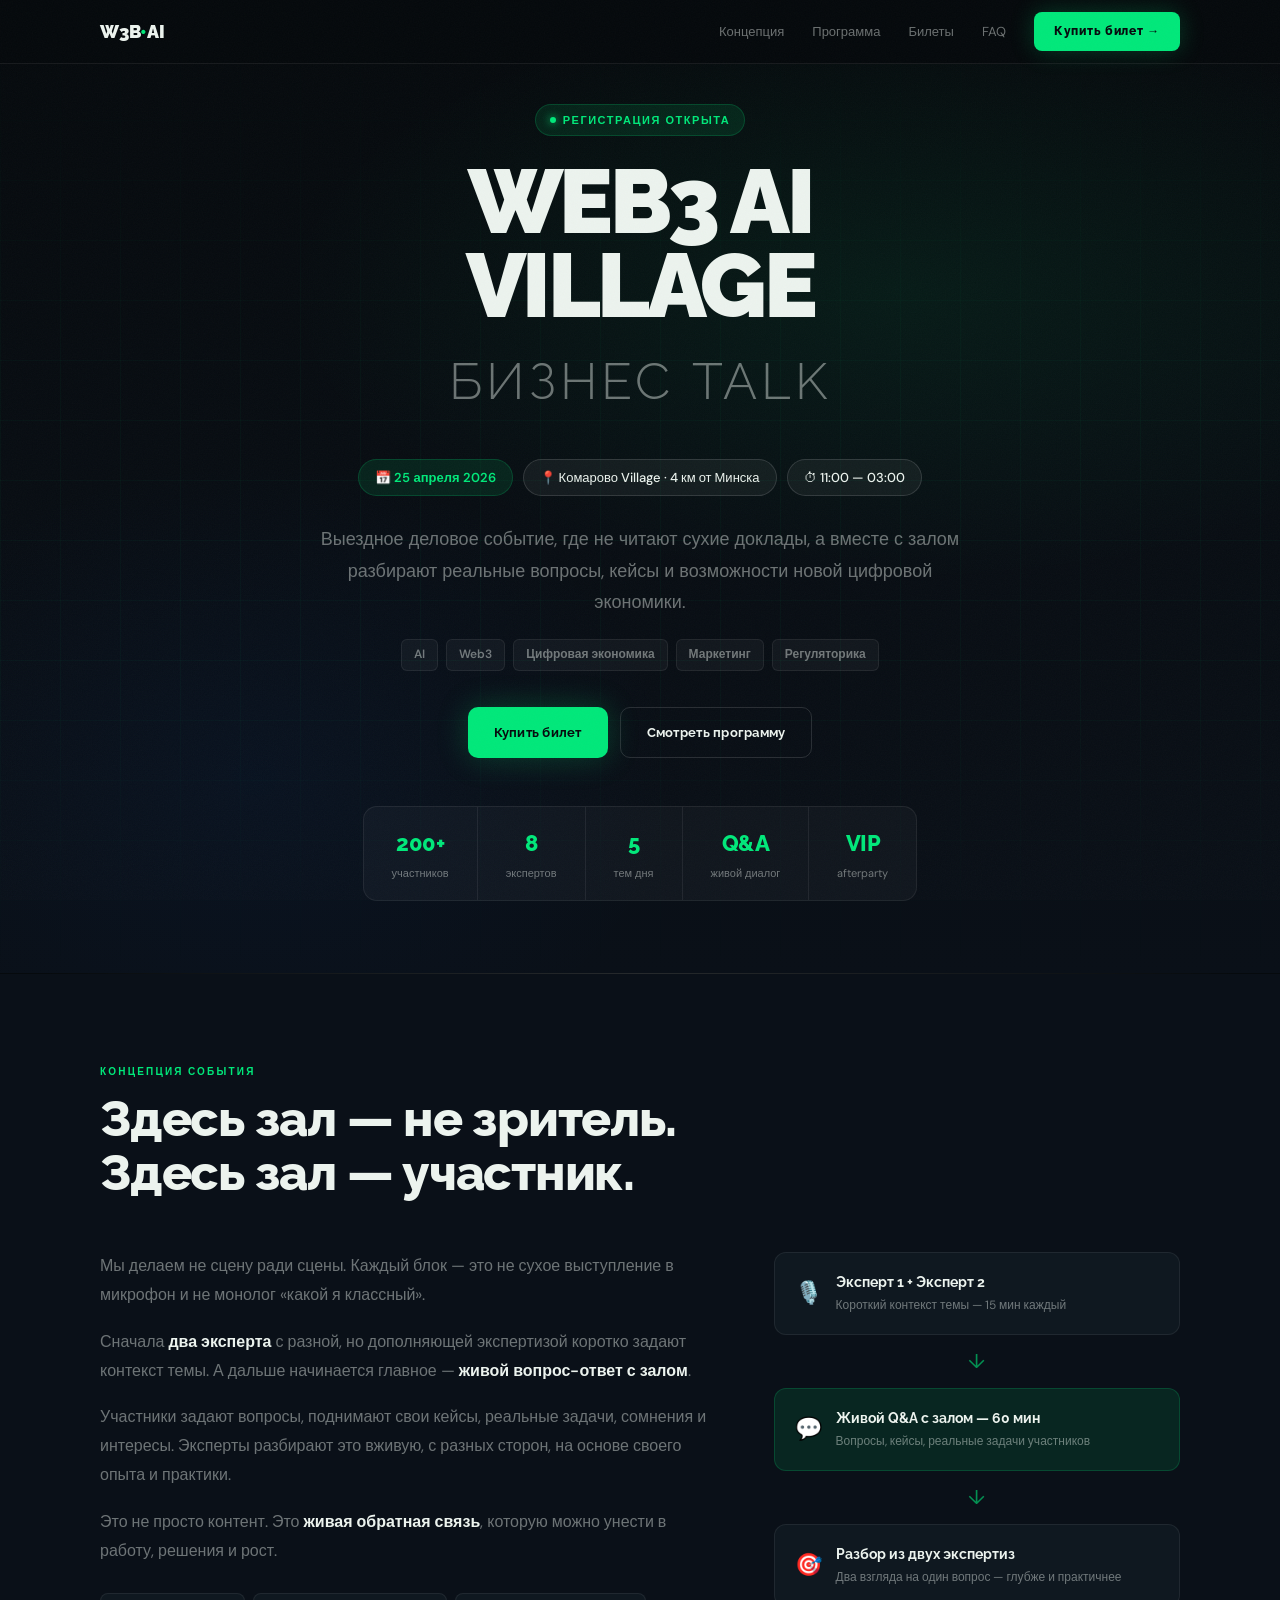
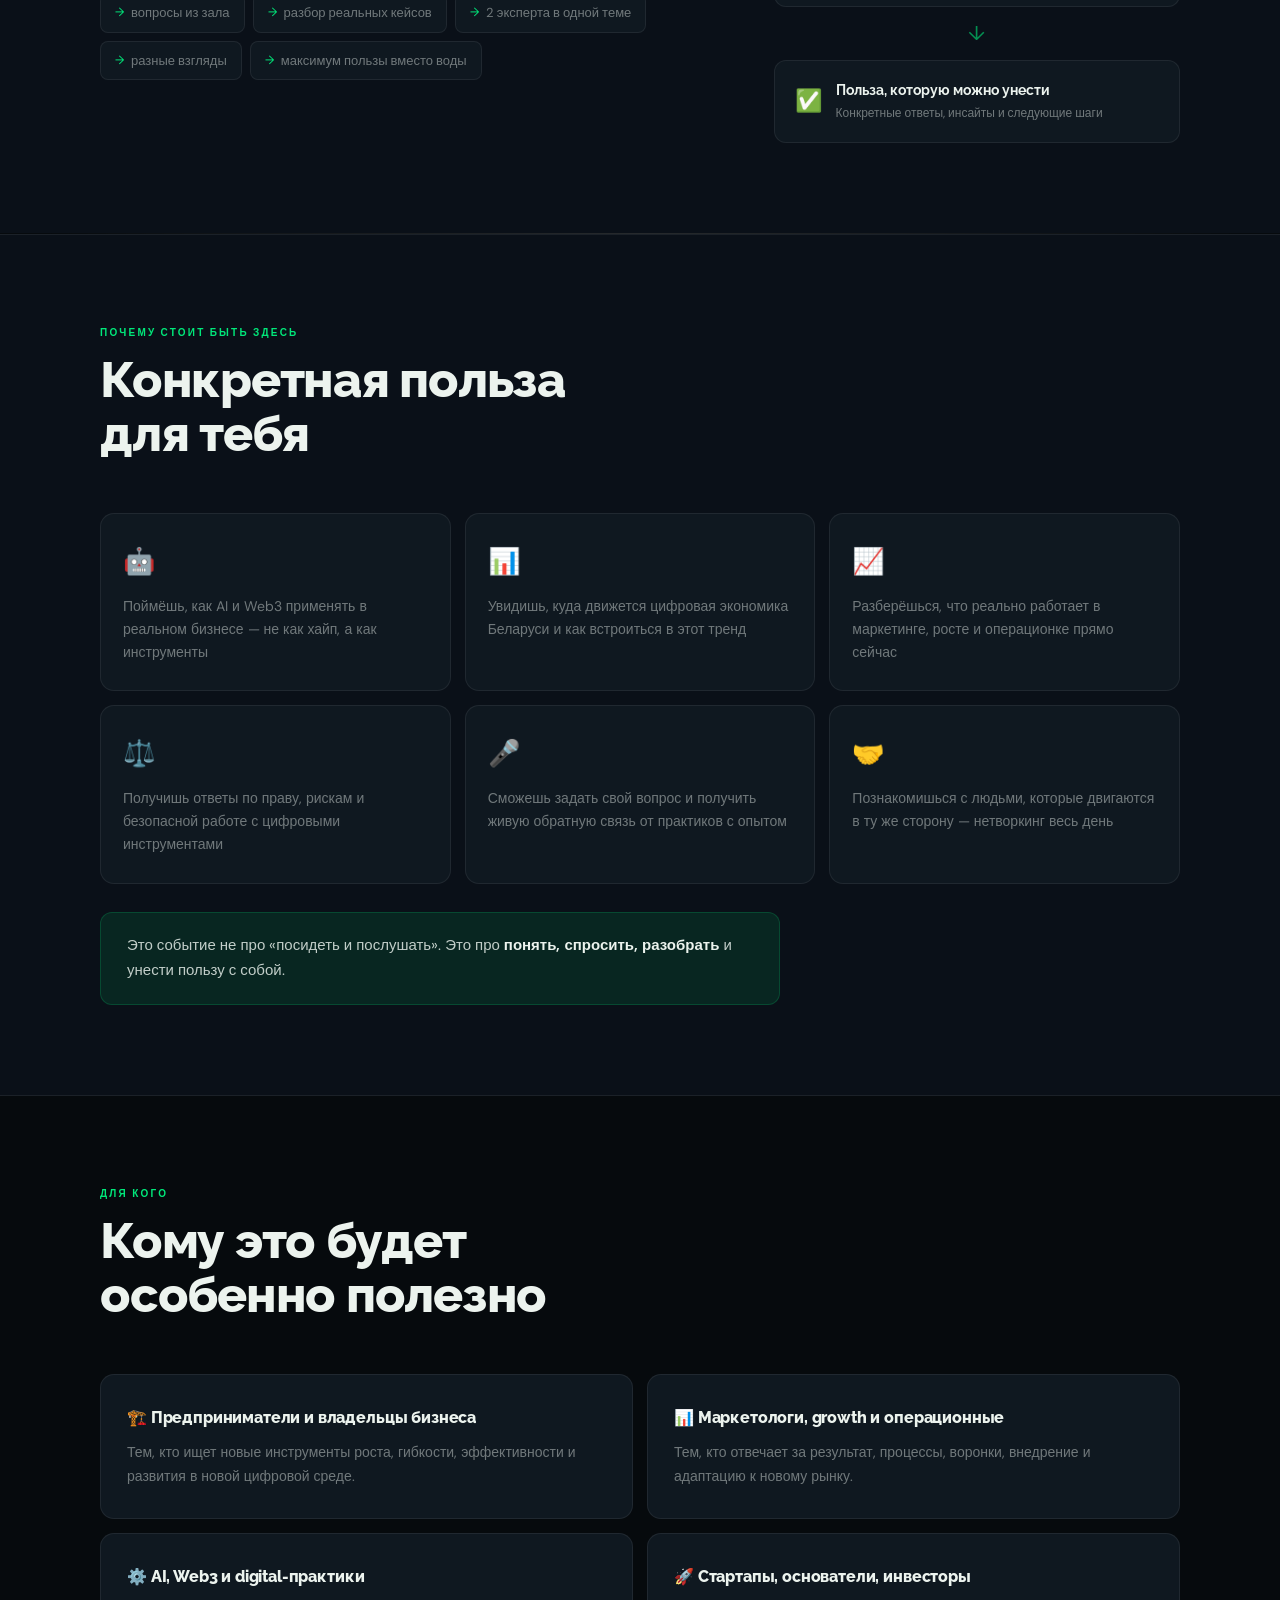
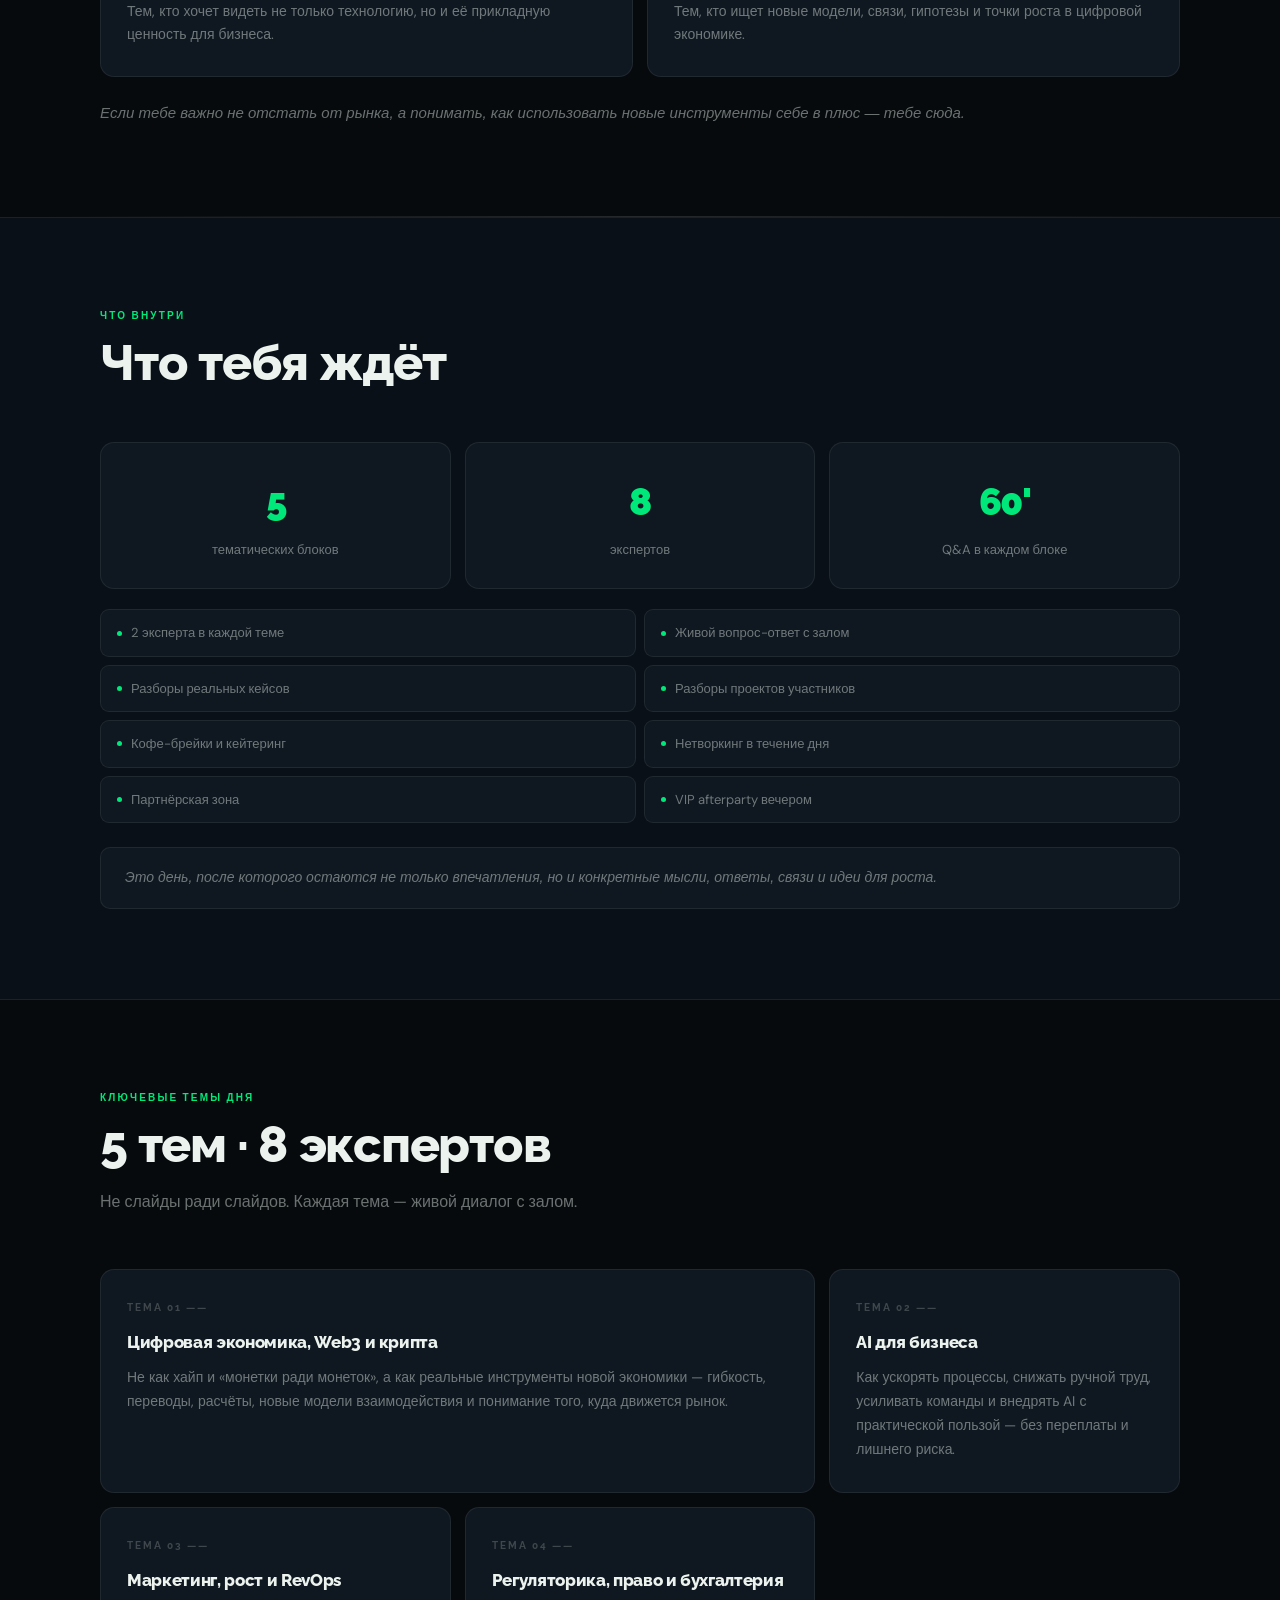
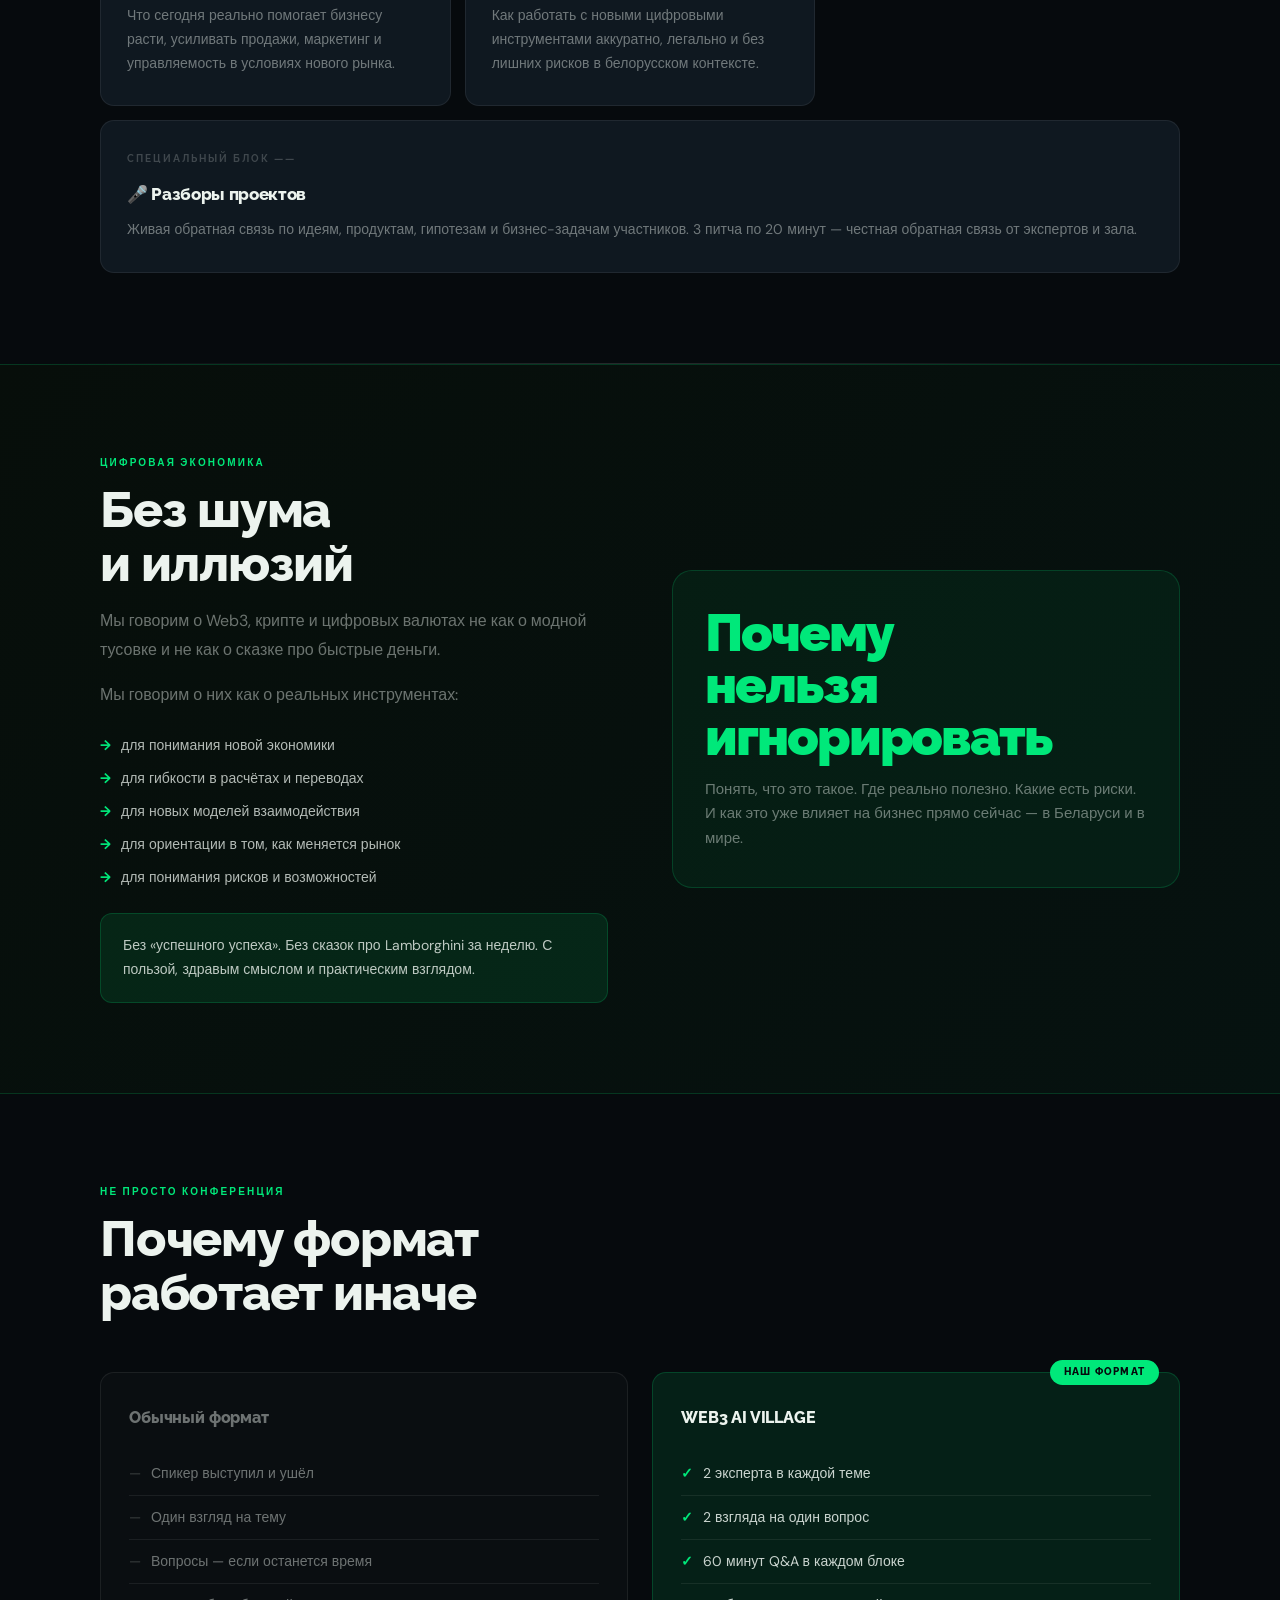
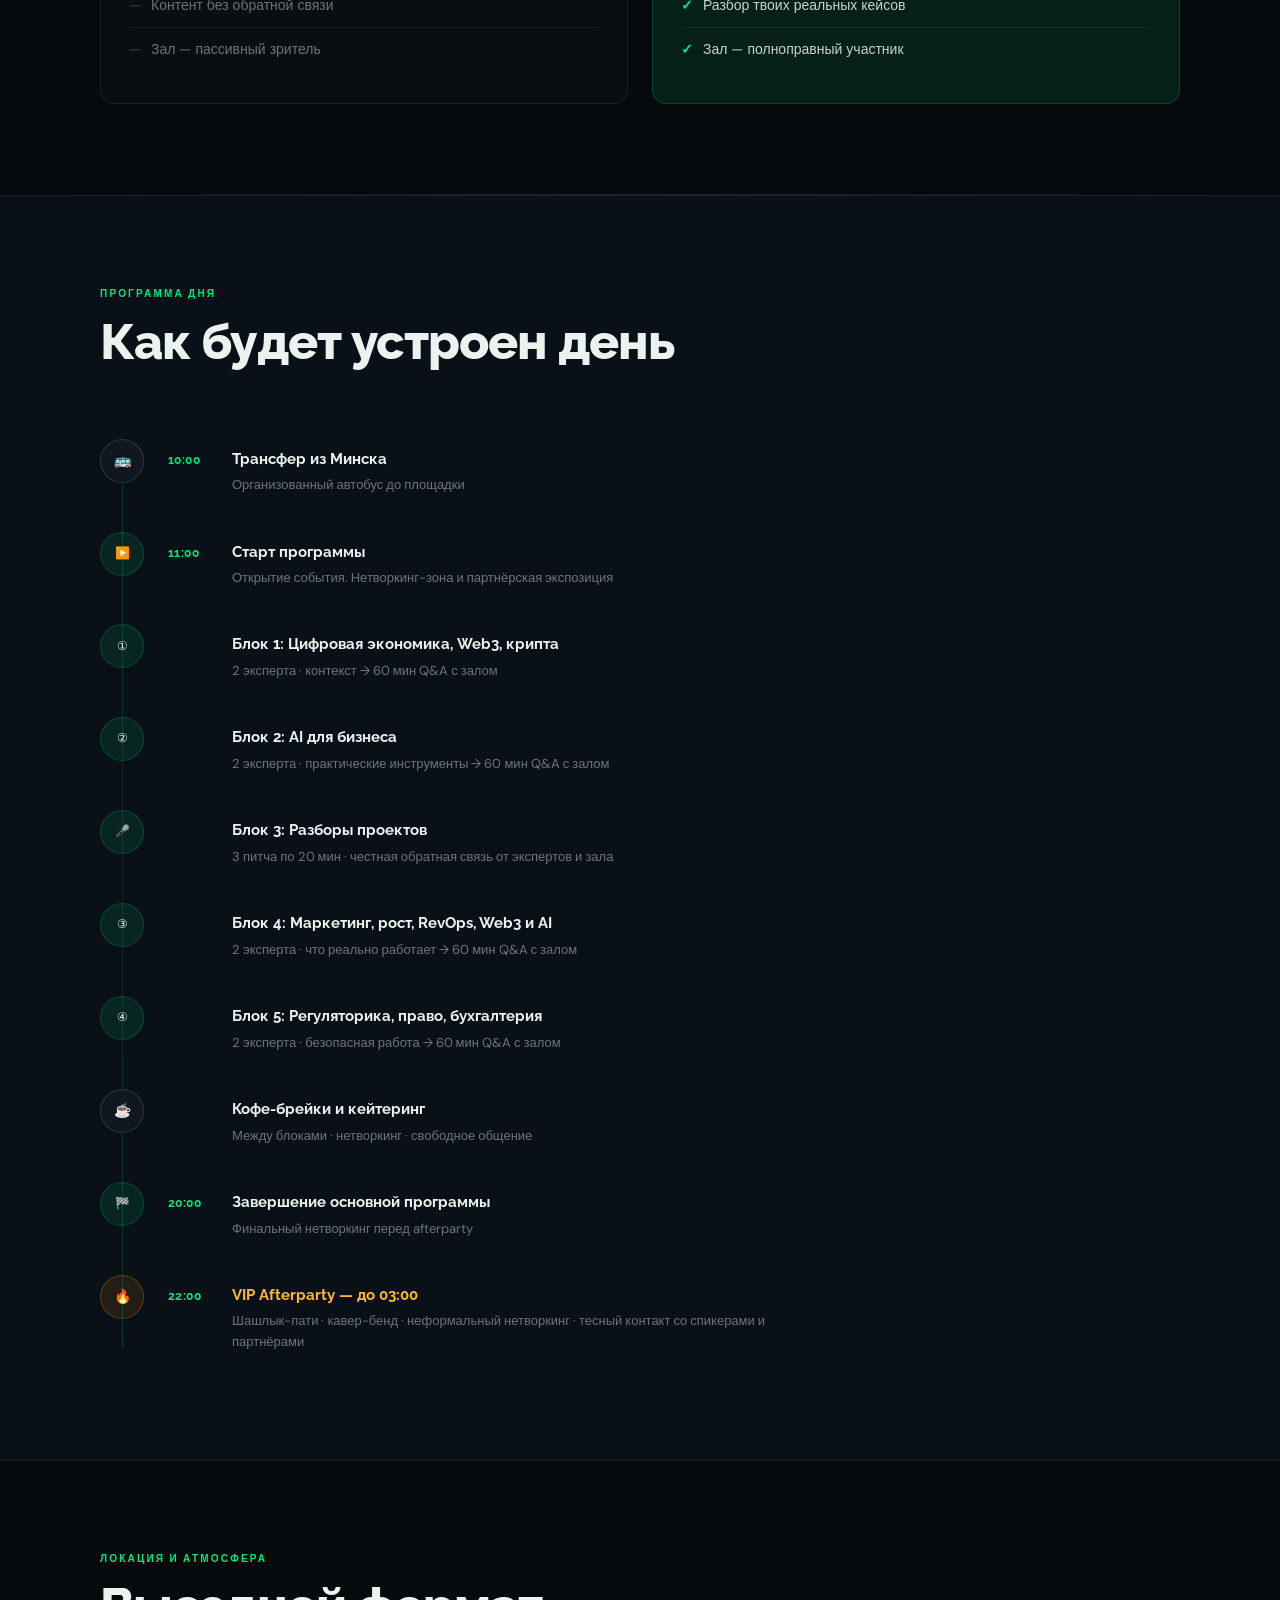
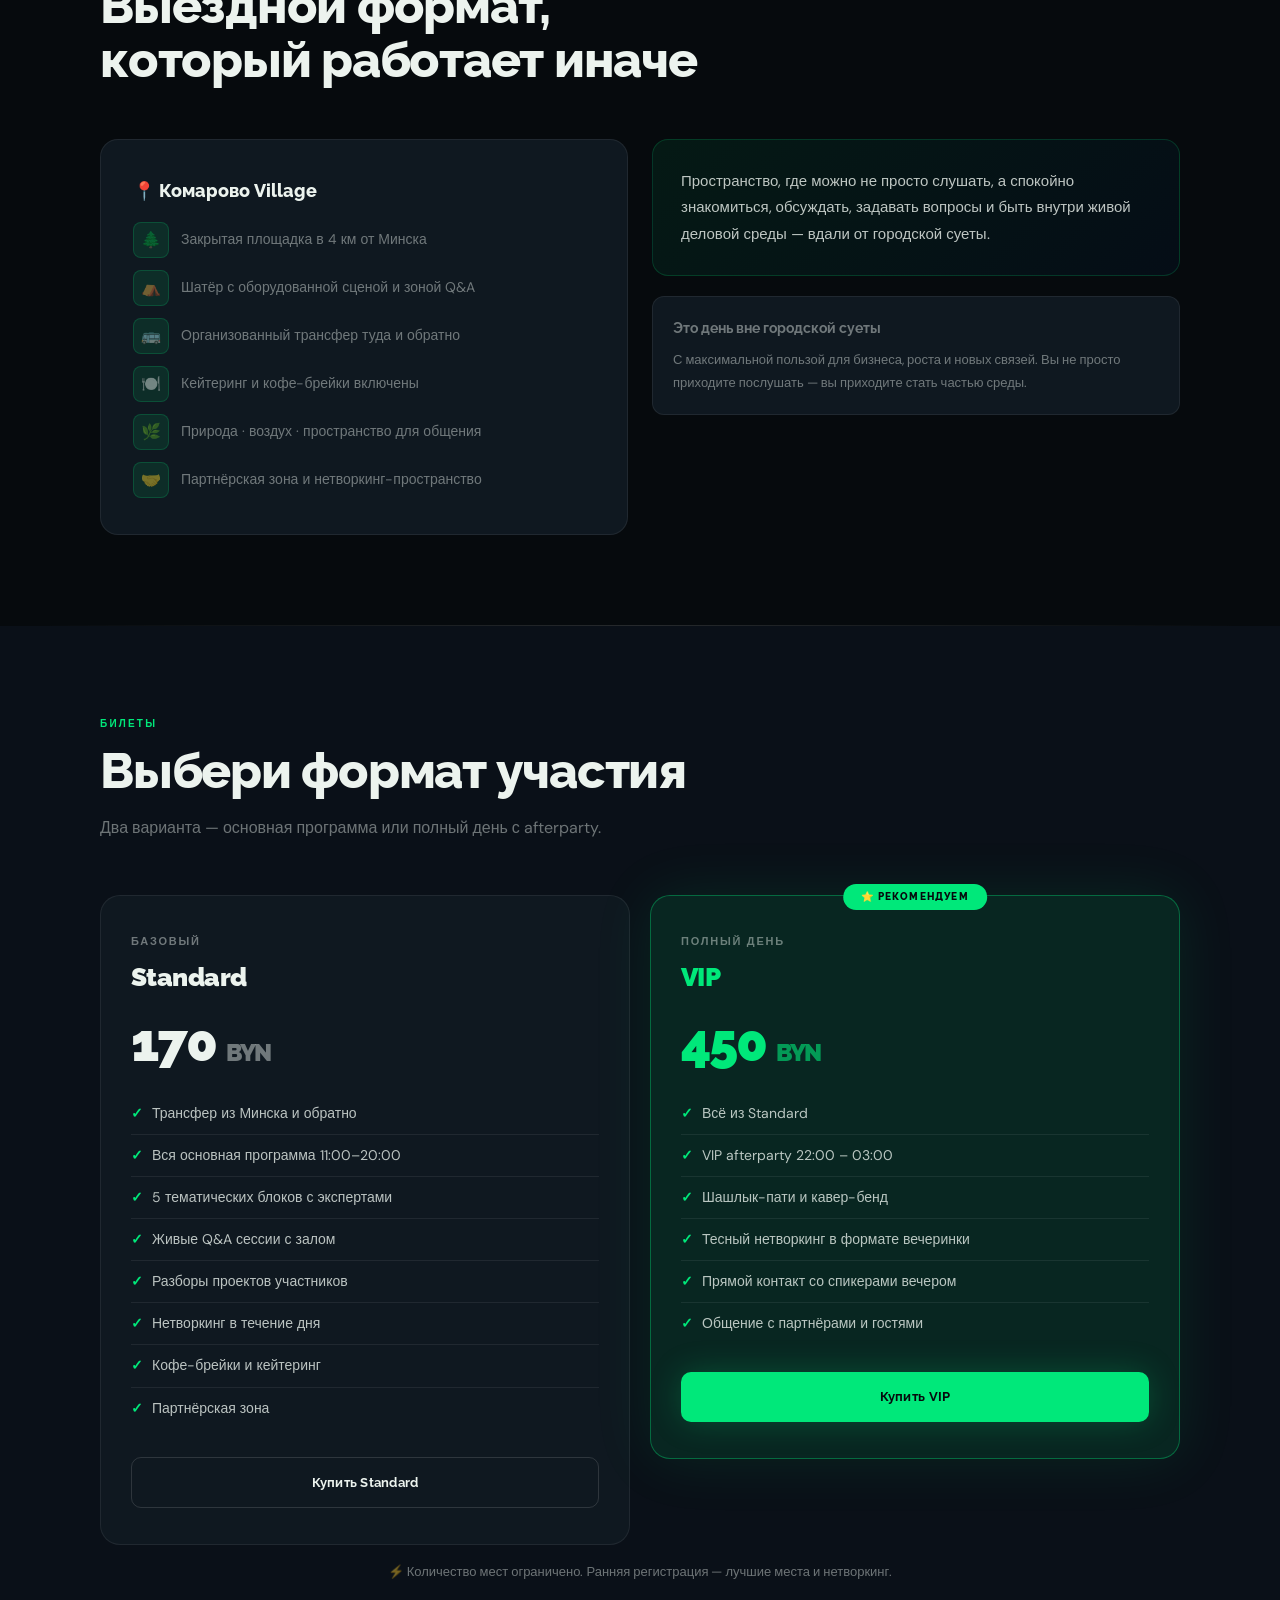
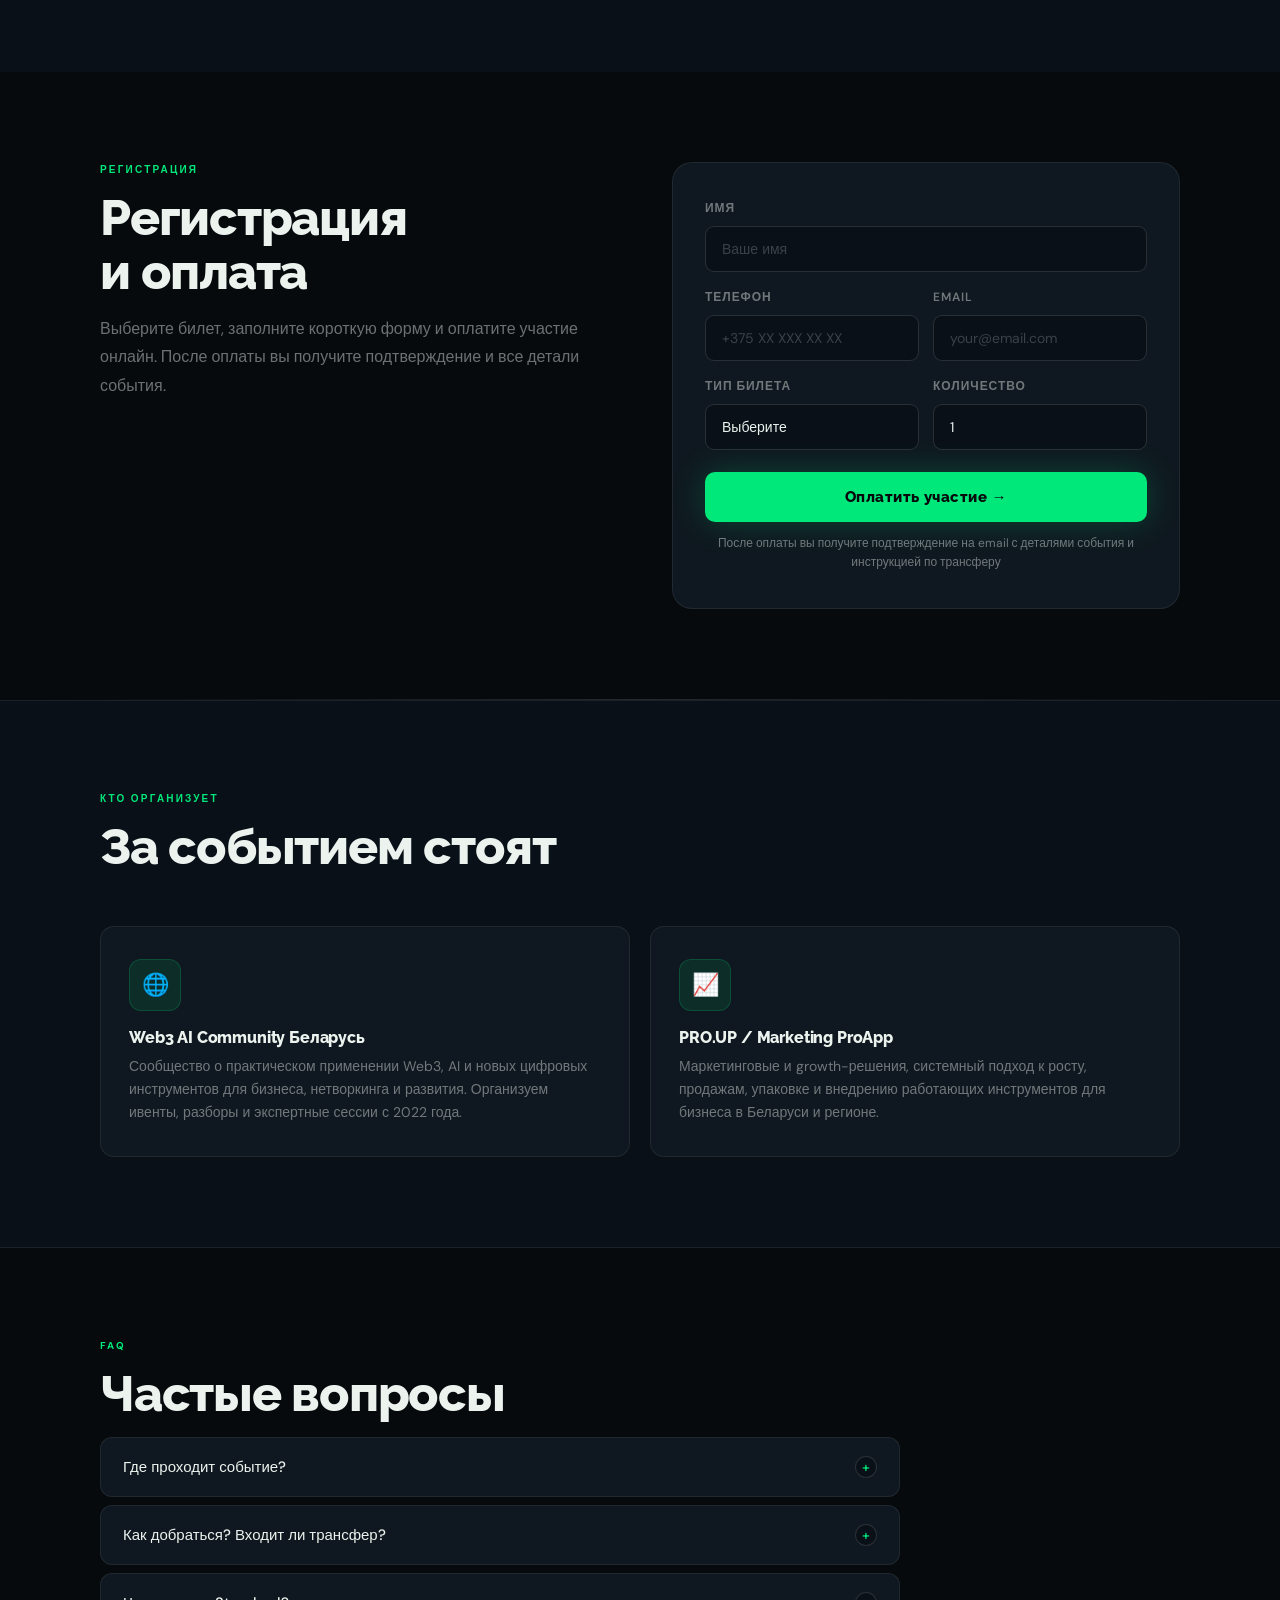
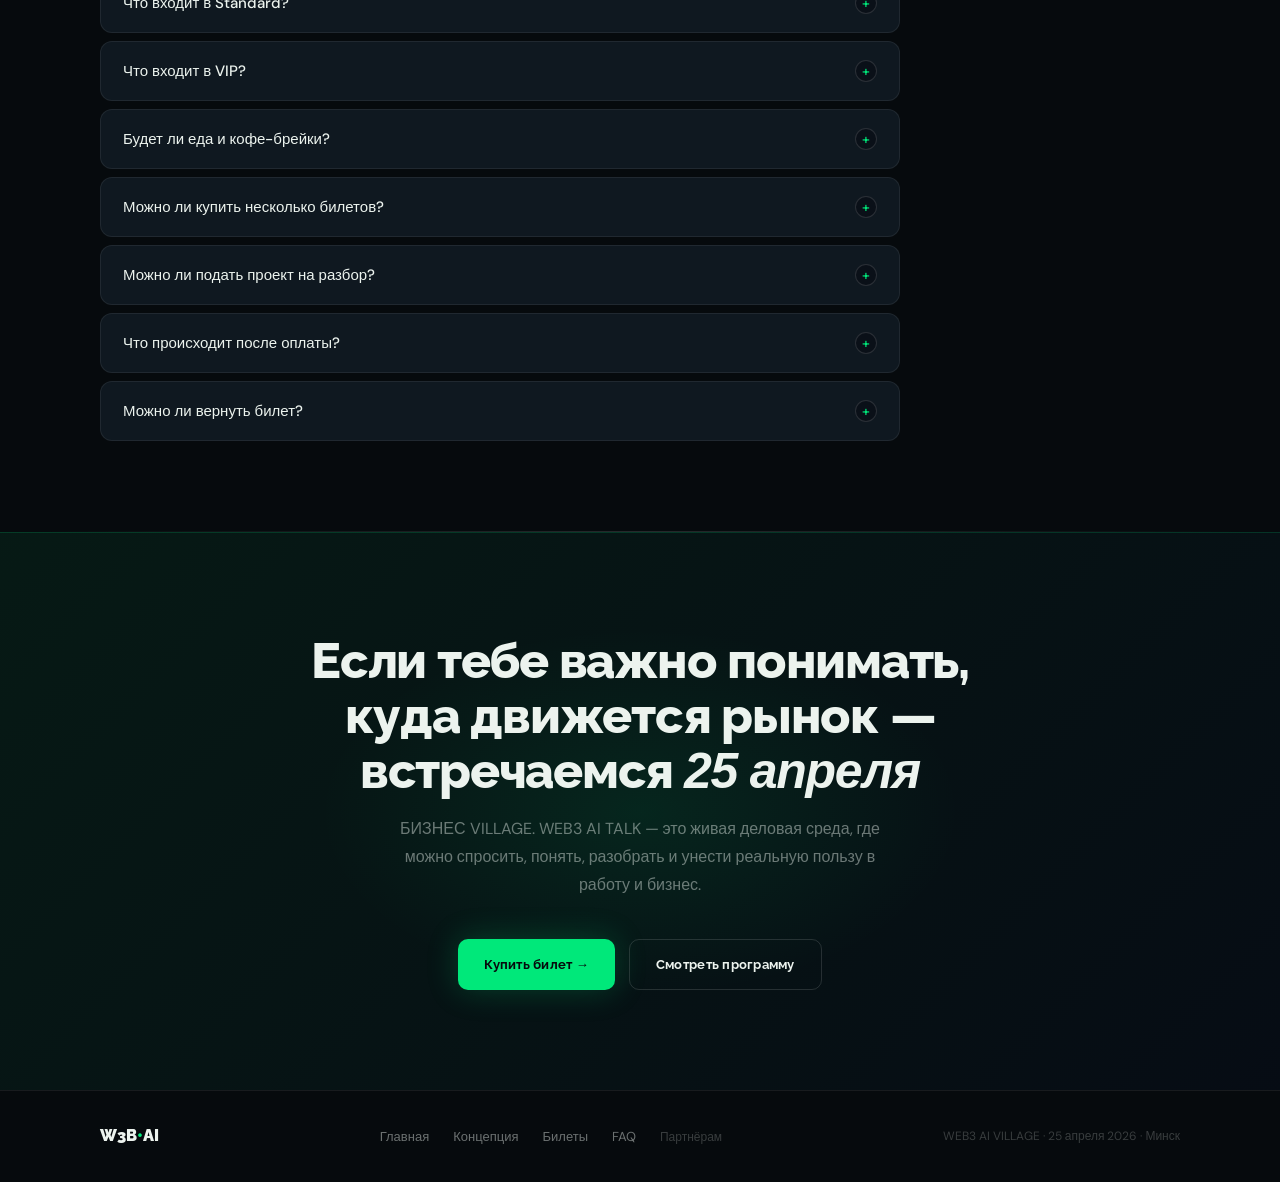
==== commit 3b01179e: "index.html" ====
--- a/index.html
+++ b/index.html
@@ -3,485 +3,794 @@
 <head>
 <meta charset="UTF-8">
 <meta name="viewport" content="width=device-width, initial-scale=1.0">
-<title>W3B•AI — Комьюнити и практическая площадка Web3 + AI в Беларуси</title>
-<meta name="description" content="W3B•AI — комьюнити, где Web3 и AI становятся инструментами для бизнеса, карьеры и запуска проектов в Беларуси.">
+<title>WEB3 AI VILLAGE. БИЗНЕС TALK — 25 апреля 2026, Минск</title>
+<meta name="description" content="Выездное деловое событие. Web3, AI, цифровая экономика, маркетинг, регуляторика. 25 апреля 2026, Комарово Village, 4 км от Минска. 200+ участников, 8 экспертов.">
 <link rel="stylesheet" href="style.css">
 <style>
 
 /* ══════════════════════
-   HERO
+   EVENT HERO
 ══════════════════════ */
-.hero {
+.ev-hero {
   min-height: 100vh;
   display: flex;
   flex-direction: column;
-  justify-content: center;
-  padding: calc(var(--nav-h) + 60px) 0 80px;
+  justify-content: flex-end;
+  padding: calc(var(--nav-h) + 40px) 0 72px;
   position: relative;
   overflow: hidden;
-}
-.hero-dots {
+  text-align: center;
+}
+.ev-hero .container {
+  display: flex;
+  flex-direction: column;
+  align-items: center;
+}
+
+/* atmospheric bg */
+.ev-hero-bg {
   position: absolute; inset: 0;
-  background-image: radial-gradient(circle at 1px 1px, rgba(0,232,122,0.07) 1px, transparent 0);
-  background-size: 44px 44px;
-  mask-image: radial-gradient(ellipse 85% 65% at 50% 25%, black 30%, transparent 80%);
-  pointer-events: none;
-}
-.hero-orb1 {
-  position: absolute; top: -120px; right: -80px;
-  width: 680px; height: 680px;
-  background: radial-gradient(ellipse, rgba(0,232,122,0.08) 0%, transparent 65%);
-  pointer-events: none;
-}
-.hero-orb2 {
-  position: absolute; bottom: -60px; left: -80px;
-  width: 480px; height: 480px;
-  background: radial-gradient(ellipse, rgba(0,100,255,0.06) 0%, transparent 65%);
-  pointer-events: none;
-}
-
-.hero-tag {
-  display: inline-flex;
-  align-items: center;
-  gap: 8px;
-  font-size: 11px;
-  font-weight: 600;
-  letter-spacing: 0.14em;
-  text-transform: uppercase;
-  color: var(--muted);
-  margin-bottom: 28px;
-  animation: up 0.7s ease both;
-}
-.hero-tag-dot {
-  width: 6px; height: 6px;
-  border-radius: 50%;
-  background: var(--green);
-  box-shadow: 0 0 8px var(--green);
-  animation: pulse 2.5s ease infinite;
-}
-@keyframes pulse { 0%,100%{opacity:1;transform:scale(1)} 50%{opacity:0.35;transform:scale(0.75)} }
-
-.hero-title {
-  font-family: var(--heading);
-  font-size: clamp(50px, 9vw, 120px);
+  background:
+    radial-gradient(ellipse 80% 50% at 70% 30%, rgba(0,232,122,0.07) 0%, transparent 60%),
+    radial-gradient(ellipse 60% 60% at 20% 80%, rgba(0,80,200,0.06) 0%, transparent 55%),
+    linear-gradient(180deg, #060A0D 0%, #0A1018 100%);
+}
+.ev-hero-grid {
+  position: absolute; inset: 0;
+  background-image:
+    linear-gradient(rgba(0,232,122,0.035) 1px, transparent 1px),
+    linear-gradient(90deg, rgba(0,232,122,0.035) 1px, transparent 1px);
+  background-size: 60px 60px;
+  mask-image: linear-gradient(180deg, transparent 0%, black 40%, black 70%, transparent 100%);
+}
+
+.ev-hero-eyebrow {
+  display: flex; align-items: center; gap: 12px;
+  margin-bottom: 24px;
+  position: relative;
+}
+.ev-live {
+  display: inline-flex; align-items: center; gap: 7px;
+  background: var(--green-dim);
+  border: 1px solid var(--green-line);
+  border-radius: 100px;
+  padding: 6px 14px;
+  font-size: 11px; font-weight: 700;
+  letter-spacing: 0.14em; text-transform: uppercase;
+  color: var(--green);
+}
+.ev-live-dot {
+  width: 6px; height: 6px; border-radius: 50%;
+  background: var(--green); box-shadow: 0 0 8px var(--green);
+  animation: pulse 2s ease infinite;
+}
+@keyframes pulse { 0%,100%{opacity:1} 50%{opacity:0.3} }
+
+.ev-hero-title {
+  font-family: var(--heading);
+  font-size: clamp(38px, 7vw, 96px);
   font-weight: 900;
-  line-height: 0.93;
+  line-height: 0.94;
   letter-spacing: -0.04em;
   margin-bottom: 10px;
-  animation: up 0.7s ease 0.08s both;
-}
-.hero-title-sub {
-  font-family: var(--heading);
-  font-size: clamp(18px, 3vw, 40px);
+  position: relative;
+}
+.ev-hero-title-2 {
+  font-family: var(--heading);
+  font-size: clamp(22px, 4vw, 52px);
   font-weight: 300;
   color: var(--muted);
-  letter-spacing: 0.04em;
+  letter-spacing: 0.08em;
   margin-bottom: 36px;
-  animation: up 0.7s ease 0.14s both;
-}
-.hero-title-sub em { font-style: normal; color: var(--green); font-weight: 600; }
-
-.hero-desc {
+  position: relative;
+}
+
+.ev-hero-meta {
+  display: flex; flex-wrap: wrap; gap: 10px;
+  margin-bottom: 28px;
+  position: relative;
+}
+.ev-meta-tag {
+  display: inline-flex; align-items: center; gap: 7px;
+  background: rgba(255,255,255,0.05);
+  border: 1px solid var(--border2);
+  border-radius: 100px;
+  padding: 7px 16px;
+  font-size: 13px; font-weight: 500;
+}
+.ev-meta-tag.accent {
+  background: var(--green-dim);
+  border-color: var(--green-line);
+  color: var(--green);
+  font-weight: 600;
+}
+
+.ev-hero-sub {
   font-size: clamp(15px, 1.6vw, 18px);
   color: var(--muted);
-  max-width: 600px;
+  max-width: 640px;
   line-height: 1.75;
-  margin-bottom: 40px;
-  animation: up 0.7s ease 0.2s both;
-}
-
-.hero-btns {
-  display: flex; gap: 14px; flex-wrap: wrap;
-  margin-bottom: 40px;
-  animation: up 0.7s ease 0.26s both;
-}
-
-.hero-chips {
-  display: flex; flex-wrap: wrap; gap: 0;
-  animation: up 0.7s ease 0.32s both;
-}
-.hero-chip {
-  font-size: 12px; font-weight: 500;
+  margin-bottom: 20px;
+  position: relative;
+}
+
+.ev-hero-topics {
+  display: flex; flex-wrap: wrap; gap: 8px;
+  margin-bottom: 36px;
+  position: relative;
+}
+.ev-topic {
+  font-size: 12px; font-weight: 600;
   color: var(--muted);
-  padding-right: 18px; margin-right: 18px;
-  border-right: 1px solid var(--border2);
-  display: flex; align-items: center; gap: 6px;
-  line-height: 1;
-}
-.hero-chip:last-child { border-right: none; }
-.hero-chip::before {
-  content: '';
-  width: 4px; height: 4px;
-  border-radius: 50%;
-  background: var(--green);
-}
-
-@keyframes up { from{opacity:0;transform:translateY(22px)} to{opacity:1;transform:none} }
+  background: rgba(255,255,255,0.04);
+  border: 1px solid var(--border);
+  border-radius: 6px;
+  padding: 5px 12px;
+}
+
+.ev-hero-btns {
+  display: flex; gap: 12px; flex-wrap: wrap;
+  position: relative;
+}
+
+.ev-hero-stats {
+  position: relative;
+  display: grid;
+  grid-template-columns: repeat(5, auto);
+  background: rgba(255,255,255,0.03);
+  border: 1px solid var(--border);
+  border-radius: 14px;
+  overflow: hidden;
+  margin-top: 48px;
+}
+.ev-stat {
+  padding: 18px 28px;
+  border-right: 1px solid var(--border);
+  text-align: center;
+}
+.ev-stat:last-child { border-right: none; }
+.ev-stat-num {
+  font-family: var(--heading);
+  font-size: 22px; font-weight: 800;
+  color: var(--green); display: block;
+  letter-spacing: -0.02em;
+}
+.ev-stat-label { font-size: 11px; color: var(--muted); margin-top: 2px; }
 
 /* ══════════════════════
-   FOR WHOM
+   CONCEPT
 ══════════════════════ */
-.fw-grid {
+.concept-section { background: var(--surface); }
+
+.concept-grid {
+  display: grid;
+  grid-template-columns: 1.2fr 0.8fr;
+  gap: 64px;
+  align-items: start;
+  margin-top: 52px;
+}
+.concept-text p {
+  font-size: 16px; color: var(--muted); line-height: 1.8; margin-bottom: 18px;
+}
+.concept-text p strong { color: var(--white); font-weight: 600; }
+.concept-scheme {
+  display: flex;
+  flex-direction: column;
+  gap: 10px;
+}
+.scheme-block {
+  display: flex; align-items: center; gap: 14px;
+  padding: 18px 20px;
+  border-radius: 12px;
+}
+.scheme-block.center {
+  background: var(--green-dim);
+  border: 1px solid var(--green-line);
+}
+.scheme-icon { font-size: 22px; flex-shrink: 0; }
+.scheme-block h4 {
+  font-family: var(--heading);
+  font-size: 14px; font-weight: 700; margin-bottom: 2px;
+}
+.scheme-block p { font-size: 12px; color: var(--muted); }
+.scheme-arrow {
+  text-align: center;
+  color: var(--green); font-size: 20px; opacity: 0.6;
+}
+
+.concept-chips {
+  display: flex; flex-wrap: wrap; gap: 8px;
+  margin-top: 28px;
+}
+.concept-chip {
+  display: flex; align-items: center; gap: 7px;
+  padding: 8px 14px;
+  background: var(--card);
+  border: 1px solid var(--border);
+  border-radius: 8px;
+  font-size: 13px; color: var(--muted);
+}
+.concept-chip::before {
+  content: '→'; color: var(--green); font-size: 12px;
+}
+
+/* ══════════════════════
+   WHY BE HERE
+══════════════════════ */
+.why-grid {
   display: grid;
   grid-template-columns: repeat(3, 1fr);
   gap: 14px;
   margin-top: 52px;
 }
-.fw-card {
+.why-card {
   padding: 26px 22px;
   border-radius: var(--radius);
-  cursor: default;
-}
-.fw-card:hover { transform: translateY(-3px); }
-.fw-icon { font-size: 24px; margin-bottom: 12px; display: block; }
-.fw-card h3 {
-  font-family: var(--heading);
-  font-size: 14px; font-weight: 700;
-  margin-bottom: 7px;
-  letter-spacing: -0.01em;
-}
-.fw-card p { font-size: 13px; color: var(--muted); line-height: 1.6; }
+}
+.why-card:hover { transform: translateY(-3px); }
+.why-icon { font-size: 26px; margin-bottom: 12px; display: block; }
+.why-card p { font-size: 14px; color: var(--muted); line-height: 1.65; }
+.why-note {
+  margin-top: 28px;
+  padding: 20px 26px;
+  background: var(--green-dim);
+  border: 1px solid var(--green-line);
+  border-radius: 12px;
+  font-size: 15px; color: rgba(236,243,238,0.82); line-height: 1.7;
+  max-width: 680px;
+}
+.why-note strong { color: var(--white); }
 
 /* ══════════════════════
-   WHAT IS W3B
+   FOR WHOM (event)
 ══════════════════════ */
-.what-grid {
+.ev-fw-grid {
   display: grid;
-  grid-template-columns: 1.1fr 0.9fr;
-  gap: 72px;
-  align-items: center;
+  grid-template-columns: repeat(2, 1fr);
+  gap: 14px;
   margin-top: 52px;
 }
-.what-text p { font-size: 16px; color: var(--muted); line-height: 1.8; margin-top: 16px; }
-.what-text p strong { color: var(--white); font-weight: 500; }
-.eco-grid {
+.ev-fw-card {
+  padding: 30px 26px;
+  border-radius: var(--radius);
+}
+.ev-fw-card h3 {
+  font-family: var(--heading);
+  font-size: 16px; font-weight: 800;
+  margin-bottom: 10px; letter-spacing: -0.01em;
+}
+.ev-fw-card p { font-size: 14px; color: var(--muted); line-height: 1.65; }
+.ev-fw-note {
+  margin-top: 24px;
+  font-size: 15px; color: var(--muted);
+  font-style: italic;
+}
+
+/* ══════════════════════
+   WHAT INSIDE (stats)
+══════════════════════ */
+.inside-stats {
+  display: grid;
+  grid-template-columns: repeat(3, 1fr);
+  gap: 14px;
+  margin-top: 52px;
+}
+.istat {
+  padding: 28px 24px;
+  border-radius: var(--radius);
+  text-align: center;
+}
+.istat-num {
+  font-family: var(--heading);
+  font-size: 38px; font-weight: 900;
+  color: var(--green); letter-spacing: -0.04em;
+  display: block; margin-bottom: 6px;
+}
+.istat-label {
+  font-size: 13px; color: var(--muted); line-height: 1.55;
+}
+.inside-list {
   display: grid;
   grid-template-columns: 1fr 1fr;
+  gap: 8px;
+  margin-top: 20px;
+}
+.inside-li {
+  display: flex; align-items: center; gap: 9px;
+  padding: 12px 16px;
+  background: var(--card);
+  border: 1px solid var(--border);
+  border-radius: 9px;
+  font-size: 13px; color: var(--muted);
+}
+.inside-li::before {
+  content: '';
+  width: 5px; height: 5px; border-radius: 50%;
+  background: var(--green); flex-shrink: 0;
+}
+.inside-note {
+  margin-top: 24px;
+  padding: 18px 24px;
+  background: var(--card);
+  border: 1px solid var(--border);
+  border-radius: 10px;
+  font-size: 14px; color: var(--muted);
+  font-style: italic; line-height: 1.7;
+}
+
+/* ══════════════════════
+   TOPICS
+══════════════════════ */
+.topics-grid {
+  display: grid;
+  grid-template-columns: repeat(3, 1fr);
   gap: 14px;
-}
-.eco-card {
-  padding: 28px 22px;
-  text-align: center;
+  margin-top: 52px;
+}
+.topics-grid .topic-card:first-child { grid-column: 1 / 3; }
+.topic-card {
+  padding: 30px 26px;
   border-radius: var(--radius);
-}
-.eco-card:hover { border-color: rgba(0,232,122,0.28) !important; }
-.eco-icon { font-size: 30px; margin-bottom: 10px; display: block; }
-.eco-card h4 {
-  font-family: var(--heading);
-  font-size: 13px; font-weight: 700;
-}
+  position: relative; overflow: hidden;
+}
+.topic-card:hover { border-color: var(--border2) !important; }
+.topic-num {
+  font-family: var(--heading);
+  font-size: 10px; font-weight: 700;
+  letter-spacing: 0.2em; color: var(--muted2);
+  margin-bottom: 12px;
+}
+.topic-card h3 {
+  font-family: var(--heading);
+  font-size: 17px; font-weight: 800;
+  margin-bottom: 10px; letter-spacing: -0.02em;
+}
+.topic-card p { font-size: 14px; color: var(--muted); line-height: 1.7; }
 
 /* ══════════════════════
-   INSIDE
+   DIGITAL ECO BLOCK
 ══════════════════════ */
-.inside-grid {
+.digital-section {
+  background: linear-gradient(135deg, #070E0A, #061210);
+  border-top: 1px solid var(--green-line);
+  border-bottom: 1px solid var(--green-line);
+}
+.digital-inner {
   display: grid;
   grid-template-columns: 1fr 1fr;
-  gap: 16px;
+  gap: 64px;
+  align-items: center;
+}
+.digital-text .s-title { color: var(--white); }
+.digital-text p {
+  font-size: 16px; color: var(--muted); line-height: 1.8; margin-bottom: 16px;
+}
+.digital-list {
+  display: flex; flex-direction: column; gap: 10px;
+  margin: 24px 0;
+}
+.digital-li {
+  display: flex; align-items: center; gap: 10px;
+  font-size: 14px; color: rgba(236,243,238,0.75);
+}
+.digital-li::before {
+  content: '→';
+  color: var(--green); font-weight: 700; flex-shrink: 0;
+}
+.digital-note {
+  padding: 20px 22px;
+  background: var(--green-dim);
+  border: 1px solid var(--green-line);
+  border-radius: 12px;
+  font-size: 14px; color: rgba(236,243,238,0.8);
+  line-height: 1.7; margin-top: 24px;
+}
+.digital-callout {
+  padding: 36px 32px;
+  background: rgba(0,232,122,0.06);
+  border: 1px solid var(--green-line);
+  border-radius: 20px;
+}
+.digital-callout-big {
+  font-family: var(--heading);
+  font-size: 52px; font-weight: 900;
+  color: var(--green); letter-spacing: -0.04em;
+  line-height: 1; margin-bottom: 6px;
+  display: block;
+}
+.digital-callout p { font-size: 15px; color: var(--muted); line-height: 1.65; margin-top: 14px; }
+
+/* ══════════════════════
+   FORMAT ADVANTAGE
+══════════════════════ */
+.adv-grid {
+  display: grid;
+  grid-template-columns: 1fr 1fr;
+  gap: 24px;
+  align-items: start;
   margin-top: 52px;
 }
-.inside-card {
-  padding: 34px 28px;
+.adv-col {
+  padding: 32px 28px;
   border-radius: var(--radius);
-  display: flex; flex-direction: column;
-  position: relative; overflow: hidden;
-}
-.inside-card::after {
-  content: '';
-  position: absolute; top: 0; left: 0; right: 0; height: 1px;
-  background: linear-gradient(90deg, transparent, var(--green-line) 50%, transparent);
-  opacity: 0; transition: opacity 0.3s;
-}
-.inside-card:hover::after { opacity: 1; }
-.inside-num {
-  font-size: 10px; font-weight: 700;
-  letter-spacing: 0.15em; color: var(--muted2);
-  margin-bottom: 14px;
-}
-.inside-card h3 {
-  font-family: var(--heading);
-  font-size: 19px; font-weight: 800;
-  letter-spacing: -0.02em; margin-bottom: 10px;
-}
-.inside-card p { font-size: 14px; color: var(--muted); line-height: 1.7; flex: 1; margin-bottom: 24px; }
+}
+.adv-col.them {
+  background: rgba(255,255,255,0.02);
+  border: 1px solid var(--border);
+}
+.adv-col.us {
+  background: var(--green-dim);
+  border: 1px solid var(--green-line);
+  position: relative;
+}
+.adv-badge {
+  position: absolute;
+  top: -13px; right: 20px;
+  background: var(--green);
+  color: #060A0D;
+  font-family: var(--heading);
+  font-size: 10px; font-weight: 800;
+  letter-spacing: 0.12em; text-transform: uppercase;
+  padding: 4px 14px;
+  border-radius: 100px;
+}
+.adv-col h3 {
+  font-family: var(--heading);
+  font-size: 16px; font-weight: 800;
+  margin-bottom: 20px; letter-spacing: -0.01em;
+}
+.adv-col.them h3 { color: var(--muted); }
+.adv-col.us h3 { color: var(--white); }
+.adv-item {
+  display: flex; align-items: flex-start; gap: 10px;
+  padding: 10px 0;
+  border-bottom: 1px solid var(--border);
+  font-size: 14px;
+}
+.adv-item:last-child { border-bottom: none; }
+.adv-col.them .adv-item { color: var(--muted); }
+.adv-col.them .adv-item::before { content: '—'; color: var(--muted2); flex-shrink: 0; }
+.adv-col.us .adv-item { color: rgba(236,243,238,0.85); }
+.adv-col.us .adv-item::before { content: '✓'; color: var(--green); font-weight: 700; flex-shrink: 0; }
 
 /* ══════════════════════
-   HOW IT WORKS
+   TIMELINE
 ══════════════════════ */
-.how-steps {
-  display: grid;
-  grid-template-columns: repeat(4, 1fr);
+.timeline {
+  display: flex;
+  flex-direction: column;
   gap: 0;
-  margin-top: 56px;
+  margin-top: 52px;
+  max-width: 680px;
   position: relative;
 }
-.how-steps::before {
+.timeline::before {
   content: '';
   position: absolute;
-  top: 27px; left: 12%; right: 12%; height: 1px;
-  background: var(--border2);
-}
-.how-step { text-align: center; padding: 0 12px; }
-.how-num {
-  width: 54px; height: 54px;
+  left: 22px; top: 22px; bottom: 22px; width: 1px;
+  background: linear-gradient(180deg, var(--green-line), var(--border), var(--green-line));
+}
+.tl-item {
+  display: flex; gap: 24px; align-items: flex-start;
+  padding: 18px 0;
+  position: relative;
+}
+.tl-dot {
+  width: 44px; height: 44px; flex-shrink: 0;
   border-radius: 50%;
   background: var(--card);
   border: 1px solid var(--border2);
   display: flex; align-items: center; justify-content: center;
-  font-family: var(--heading);
-  font-size: 16px; font-weight: 800; color: var(--green);
-  margin: 0 auto 18px;
+  font-size: 14px;
   position: relative; z-index: 1;
-  transition: background 0.2s, border-color 0.2s;
-}
-.how-step:hover .how-num { background: var(--green-dim); border-color: var(--green-line); }
-.how-step h4 { font-family: var(--heading); font-size: 14px; font-weight: 700; margin-bottom: 7px; }
-.how-step p { font-size: 13px; color: var(--muted); line-height: 1.6; }
-.how-note {
-  max-width: 520px; margin: 40px auto 0;
-  text-align: center;
-  padding: 16px 24px;
+}
+.tl-item.key .tl-dot {
+  background: var(--green-dim);
+  border-color: var(--green-line);
+  font-size: 12px;
+}
+.tl-item.vip .tl-dot {
+  background: rgba(255,160,0,0.1);
+  border-color: rgba(255,160,0,0.25);
+}
+.tl-time {
+  font-family: var(--heading);
+  font-size: 12px; font-weight: 700;
+  color: var(--green); letter-spacing: 0.04em;
+  min-width: 40px; margin-top: 12px;
+}
+.tl-content { flex: 1; padding-top: 8px; }
+.tl-content h4 {
+  font-family: var(--heading);
+  font-size: 15px; font-weight: 700; margin-bottom: 4px;
+}
+.tl-content p { font-size: 13px; color: var(--muted); line-height: 1.55; }
+.tl-item.vip .tl-content h4 { color: #FFB830; }
+
+/* ══════════════════════
+   LOCATION
+══════════════════════ */
+.location-grid {
+  display: grid;
+  grid-template-columns: 1fr 1fr;
+  gap: 24px;
+  align-items: start;
+  margin-top: 52px;
+}
+.location-card {
+  padding: 36px 32px;
+  border-radius: 18px;
+}
+.location-card h3 {
+  font-family: var(--heading);
+  font-size: 18px; font-weight: 800;
+  margin-bottom: 16px;
+}
+.location-items { display: flex; flex-direction: column; gap: 12px; }
+.location-item {
+  display: flex; align-items: center; gap: 12px;
+  font-size: 14px; color: var(--muted);
+}
+.location-icon {
+  width: 36px; height: 36px; border-radius: 8px;
+  background: var(--green-dim);
+  border: 1px solid var(--green-line);
+  display: flex; align-items: center; justify-content: center;
+  font-size: 16px; flex-shrink: 0;
+}
+.location-vibe {
+  padding: 28px;
+  background: linear-gradient(135deg, rgba(0,232,122,0.07), rgba(0,80,200,0.05));
+  border: 1px solid var(--green-line);
+  border-radius: 16px;
+  font-size: 15px; color: rgba(236,243,238,0.8);
+  line-height: 1.75;
+}
+.location-note {
+  margin-top: 14px;
+  font-size: 14px; color: var(--muted);
+  font-style: italic;
+}
+
+/* ══════════════════════
+   TICKETS
+══════════════════════ */
+.tickets-section { background: var(--surface); }
+.tickets-grid {
+  display: grid;
+  grid-template-columns: 1fr 1fr;
+  gap: 20px;
+  margin-top: 52px;
+  align-items: start;
+}
+.ticket-card {
+  padding: 36px 30px;
+  border-radius: 20px;
+  position: relative;
+}
+.ticket-card.standard {
   background: var(--card);
   border: 1px solid var(--border);
-  border-radius: 10px;
-  font-size: 14px; color: var(--muted);
+}
+.ticket-card.vip {
+  background: var(--green-dim);
+  border: 1px solid rgba(0,232,122,0.35);
+  box-shadow: 0 0 60px rgba(0,232,122,0.10);
+}
+.ticket-badge {
+  position: absolute;
+  top: -12px; left: 50%;
+  transform: translateX(-50%);
+  background: var(--green);
+  color: #060A0D;
+  font-family: var(--heading);
+  font-size: 10px; font-weight: 800;
+  letter-spacing: 0.12em; text-transform: uppercase;
+  padding: 5px 18px; border-radius: 100px;
+  white-space: nowrap;
+}
+.ticket-tier {
+  font-size: 11px; font-weight: 700;
+  letter-spacing: 0.16em; text-transform: uppercase;
+  color: var(--muted); margin-bottom: 6px;
+}
+.ticket-name {
+  font-family: var(--heading);
+  font-size: 26px; font-weight: 900;
+  letter-spacing: -0.02em; margin-bottom: 4px;
+}
+.ticket-card.vip .ticket-name { color: var(--green); }
+.ticket-price {
+  font-family: var(--heading);
+  font-size: 52px; font-weight: 900;
+  letter-spacing: -0.04em;
+  color: var(--white); line-height: 1;
+  margin: 18px 0 24px;
+}
+.ticket-card.vip .ticket-price { color: var(--green); }
+.ticket-features {
+  list-style: none;
+  margin-bottom: 28px;
+}
+.ticket-features li {
+  display: flex; align-items: center; gap: 9px;
+  font-size: 14px; color: rgba(236,243,238,0.78);
+  padding: 9px 0;
+  border-bottom: 1px solid var(--border);
+}
+.ticket-features li:last-child { border-bottom: none; }
+.ticket-features li::before { content: '✓'; color: var(--green); font-weight: 700; flex-shrink: 0; }
+.tickets-note {
+  margin-top: 16px;
+  text-align: center;
+  font-size: 13px; color: var(--muted);
 }
 
 /* ══════════════════════
-   FORMATS TIZER
+   REGISTRATION FORM
 ══════════════════════ */
-.fmt-grid {
+.reg-section { background: var(--bg); }
+.reg-inner {
   display: grid;
-  grid-template-columns: repeat(3, 1fr);
-  gap: 16px;
-  margin-top: 52px;
-}
-.fmt-card {
-  padding: 26px 22px;
-  border-radius: var(--radius);
-  display: flex; flex-direction: column; gap: 10px;
-}
-.fmt-dot {
-  width: 8px; height: 8px; border-radius: 50%;
-  background: var(--green);
-  box-shadow: 0 0 10px var(--green);
-}
-.fmt-card h3 { font-family: var(--heading); font-size: 16px; font-weight: 700; }
-.fmt-card p { font-size: 13px; color: var(--muted); flex: 1; }
-
-/* ══════════════════════
-   EXPERTS
-══════════════════════ */
-.exp-grid {
-  display: grid;
-  grid-template-columns: repeat(3, 1fr);
-  gap: 14px;
-  margin-top: 52px;
-}
-.exp-card {
-  padding: 22px;
-  border-radius: var(--radius);
-  display: flex; gap: 14px; align-items: flex-start;
-}
-.exp-ava {
-  width: 50px; height: 50px;
-  border-radius: 10px;
-  background: var(--card2);
-  border: 1px solid var(--border);
-  display: flex; align-items: center; justify-content: center;
-  font-size: 22px; flex-shrink: 0;
-}
-.exp-name { font-family: var(--heading); font-size: 14px; font-weight: 700; margin-bottom: 3px; }
-.exp-spec { font-size: 11px; color: var(--green); font-weight: 600; margin-bottom: 4px; letter-spacing: 0.04em; }
-.exp-about { font-size: 12px; color: var(--muted); line-height: 1.55; }
-.exp-cta { margin-top: 34px; text-align: center; }
-
-/* ══════════════════════
-   TRUST
-══════════════════════ */
-.trust-grid {
-  display: grid;
-  grid-template-columns: repeat(3, 1fr);
-  gap: 14px;
-  margin-top: 52px;
-}
-.trust-item {
-  display: flex; gap: 12px; align-items: flex-start;
-  padding: 20px 18px;
-  border-radius: 12px;
-}
-.trust-check {
-  width: 26px; height: 26px;
-  border-radius: 7px;
-  background: var(--green-dim);
-  border: 1px solid rgba(0,232,122,0.22);
-  display: flex; align-items: center; justify-content: center;
-  font-size: 12px; color: var(--green); font-weight: 700;
-  flex-shrink: 0;
-}
-.trust-item p { font-size: 13px; color: rgba(236,243,238,0.72); line-height: 1.55; }
-
-.trust-stats {
-  margin-top: 36px;
-  display: grid; grid-template-columns: repeat(4, 1fr);
+  grid-template-columns: 1fr 1fr;
+  gap: 64px;
+  align-items: start;
+}
+.reg-desc p { font-size: 16px; color: var(--muted); line-height: 1.78; margin-top: 16px; }
+.reg-form {
   background: var(--card);
   border: 1px solid var(--border);
+  border-radius: 20px;
+  padding: 36px 32px;
+}
+.form-group { margin-bottom: 16px; }
+.form-label {
+  display: block;
+  font-size: 12px; font-weight: 600;
+  letter-spacing: 0.08em; text-transform: uppercase;
+  color: var(--muted); margin-bottom: 7px;
+}
+.form-input, .form-select {
+  width: 100%;
+  background: var(--surface);
+  border: 1px solid var(--border2);
+  border-radius: 9px;
+  padding: 13px 16px;
+  font-family: var(--body);
+  font-size: 14px; color: var(--white);
+  outline: none;
+  transition: border-color 0.2s;
+  appearance: none;
+}
+.form-input::placeholder { color: var(--muted2); }
+.form-input:focus, .form-select:focus { border-color: var(--green-line); }
+.form-row { display: grid; grid-template-columns: 1fr 1fr; gap: 14px; }
+.form-submit {
+  width: 100%; margin-top: 6px;
+  background: var(--green);
+  color: #060A0D;
+  font-family: var(--heading);
+  font-size: 15px; font-weight: 800;
+  padding: 16px;
+  border-radius: 10px;
+  border: none; cursor: pointer;
+  letter-spacing: 0.03em;
+  box-shadow: 0 0 32px var(--green-glow);
+  transition: all 0.2s;
+}
+.form-submit:hover { opacity: 0.88; transform: translateY(-2px); }
+.form-note {
+  margin-top: 12px;
+  text-align: center;
+  font-size: 12px; color: var(--muted);
+  line-height: 1.6;
+}
+
+/* ══════════════════════
+   ORGANIZERS
+══════════════════════ */
+.org-grid {
+  display: grid;
+  grid-template-columns: 1fr 1fr;
+  gap: 20px;
+  margin-top: 52px;
+}
+.org-card {
+  padding: 32px 28px;
   border-radius: var(--radius);
-  overflow: hidden;
-}
-.tstat {
-  padding: 22px 20px; text-align: center;
-  border-right: 1px solid var(--border);
-}
-.tstat:last-child { border-right: none; }
-.tstat-num {
-  font-family: var(--heading);
-  font-size: 30px; font-weight: 900;
-  color: var(--green); letter-spacing: -0.03em;
-  display: block; margin-bottom: 3px;
-}
-.tstat-label { font-size: 11px; color: var(--muted); }
+  display: flex; flex-direction: column; gap: 14px;
+}
+.org-logo {
+  width: 52px; height: 52px;
+  background: var(--green-dim);
+  border: 1px solid var(--green-line);
+  border-radius: 12px;
+  display: flex; align-items: center; justify-content: center;
+  font-size: 22px;
+}
+.org-name {
+  font-family: var(--heading);
+  font-size: 16px; font-weight: 800;
+  letter-spacing: -0.01em; margin-bottom: 4px;
+}
+.org-desc { font-size: 14px; color: var(--muted); line-height: 1.65; }
 
 /* ══════════════════════
-   PARTNERS
+   FINAL CTA (event)
 ══════════════════════ */
-.partner-logos {
-  display: flex; flex-wrap: wrap; gap: 10px;
-  margin: 40px 0 28px;
-}
-.partner-slot {
-  height: 50px; padding: 0 22px;
-  background: var(--card);
-  border: 1px solid var(--border);
-  border-radius: 9px;
-  display: flex; align-items: center; justify-content: center;
-  font-size: 12px; font-weight: 500;
-  color: var(--muted2); letter-spacing: 0.06em;
-}
-.partners-sub { font-size: 15px; color: var(--muted); max-width: 540px; line-height: 1.72; margin-bottom: 24px; }
-
-/* ══════════════════════
-   SOCIAL
-══════════════════════ */
-.soc-links { display: flex; flex-wrap: wrap; gap: 10px; margin: 40px 0 22px; }
-.soc-btn {
-  display: inline-flex; align-items: center; gap: 9px;
-  background: var(--card);
-  border: 1px solid var(--border);
-  border-radius: 9px;
-  padding: 13px 18px;
-  font-size: 13px; font-weight: 500;
-  color: var(--white); text-decoration: none;
-  transition: all 0.2s;
-}
-.soc-btn:hover { border-color: var(--border2); transform: translateY(-2px); }
-.soc-btn-icon { font-size: 17px; }
-.soc-note { font-size: 14px; color: var(--muted); max-width: 440px; line-height: 1.7; }
-
-/* ══════════════════════
-   FINAL CTA
-══════════════════════ */
-.finalcta {
+.ev-final {
+  background: linear-gradient(135deg, rgba(0,232,122,0.07), rgba(0,60,160,0.05));
+  border-top: 1px solid var(--green-line);
   text-align: center;
-  padding: 120px 0;
+  padding: 100px 0;
   position: relative; overflow: hidden;
 }
-.finalcta-orb {
+.ev-final-orb {
   position: absolute; top: 50%; left: 50%;
   transform: translate(-50%,-50%);
-  width: 700px; height: 380px;
-  background: radial-gradient(ellipse, rgba(0,232,122,0.08) 0%, transparent 65%);
+  width: 700px; height: 400px;
+  background: radial-gradient(ellipse, rgba(0,232,122,0.09) 0%, transparent 65%);
   pointer-events: none;
 }
-.finalcta h2 {
-  font-family: var(--heading);
-  font-size: clamp(26px, 5vw, 58px);
-  font-weight: 800; letter-spacing: -0.03em;
-  max-width: 720px; margin: 0 auto 18px;
-  line-height: 1.08; position: relative;
-}
-.finalcta h2 em { font-style: normal; color: var(--green); }
-.finalcta p {
+.ev-final h2 {
+  font-family: var(--heading);
+  font-size: clamp(22px, 4vw, 50px);
+  font-weight: 800; letter-spacing: -0.025em;
+  max-width: 700px; margin: 0 auto 16px;
+  line-height: 1.1; position: relative;
+}
+.ev-final p {
   font-size: 16px; color: var(--muted);
-  max-width: 460px; margin: 0 auto 40px;
+  max-width: 520px; margin: 0 auto 40px;
   line-height: 1.75; position: relative;
 }
-.finalcta-btns {
+.ev-final-btns {
   display: flex; justify-content: center;
   gap: 14px; flex-wrap: wrap;
   position: relative;
-}
-
-/* ══════════════════════
-   EVENT BANNER (on main page)
-══════════════════════ */
-.event-banner {
-  background: linear-gradient(135deg, rgba(0,232,122,0.08), rgba(0,100,200,0.06));
-  border: 1px solid rgba(0,232,122,0.22);
-  border-radius: 18px;
-  padding: 36px 40px;
-  display: flex;
-  align-items: center;
-  justify-content: space-between;
-  gap: 32px;
-  flex-wrap: wrap;
-  margin-top: 52px;
-}
-.event-banner-left h3 {
-  font-family: var(--heading);
-  font-size: clamp(18px, 2.5vw, 26px);
-  font-weight: 800;
-  letter-spacing: -0.02em;
-  margin-bottom: 6px;
-}
-.event-banner-left p { font-size: 14px; color: var(--muted); }
-.event-banner-meta {
-  display: flex; gap: 20px; flex-wrap: wrap; margin-top: 14px;
-}
-.event-meta-item {
-  display: flex; align-items: center; gap: 7px;
-  font-size: 13px; color: var(--muted);
-}
-.event-meta-item::before {
-  content: '';
-  width: 5px; height: 5px; border-radius: 50%;
-  background: var(--green); flex-shrink: 0;
 }
 
 /* ══════════════════════
    RESPONSIVE
 ══════════════════════ */
 @media (max-width: 900px) {
-  .fw-grid, .exp-grid, .trust-grid { grid-template-columns: 1fr 1fr; }
-  .what-grid { grid-template-columns: 1fr; gap: 40px; }
-  .inside-grid, .fmt-grid { grid-template-columns: 1fr; }
-  .how-steps { grid-template-columns: 1fr 1fr; }
-  .how-steps::before { display: none; }
-  .trust-stats { grid-template-columns: 1fr 1fr; }
-  .tstat:nth-child(2) { border-right: none; }
-  .tstat:nth-child(3) { border-top: 1px solid var(--border); }
-}
-@media (max-width: 600px) {
-  .fw-grid, .exp-grid, .trust-grid, .how-steps { grid-template-columns: 1fr; }
-  .trust-stats { grid-template-columns: 1fr 1fr; }
-  .event-banner { flex-direction: column; align-items: flex-start; }
-  .hero-chips { display: none; }
+  .concept-grid, .digital-inner, .adv-grid,
+  .location-grid, .tickets-grid, .reg-inner,
+  .org-grid { grid-template-columns: 1fr; gap: 28px; }
+  .topics-grid { grid-template-columns: 1fr; }
+  .topics-grid .topic-card:first-child { grid-column: auto; }
+  .why-grid { grid-template-columns: 1fr 1fr; }
+  .ev-fw-grid { grid-template-columns: 1fr; }
+  .inside-stats { grid-template-columns: 1fr 1fr; }
+  .ev-hero-stats { grid-template-columns: repeat(3, auto); }
+}
+@media (max-width: 640px) {
+  .why-grid, .inside-stats { grid-template-columns: 1fr; }
+  .ev-hero-stats { display: none; }
+  .inside-list { grid-template-columns: 1fr; }
+  .form-row { grid-template-columns: 1fr; }
+  body { padding-bottom: 80px; }
 }
 
 </style>
 </head>
 <body>
 
+<!-- ── MOBILE STICKY ── -->
+<div class="sticky-buy">
+  <a href="#tickets">Купить билет →</a>
+</div>
+
 <!-- ── NAV ── -->
 <nav class="nav">
 <div class="container">
 <a href="index.html" class="nav-logo">W3B<span class="dot">•</span>AI</a>
   <ul class="nav-links">
-    <li><a href="#about">О нас</a></li>
-    <li><a href="#inside">Форматы</a></li>
-    <li><a href="#experts">Эксперты</a></li>
+    <li><a href="#concept">Концепция</a></li>
+    <li><a href="#topics">Программа</a></li>
+    <li><a href="#tickets">Билеты</a></li>
     <li><a href="#faq">FAQ</a></li>
-    <li><a href="event-web3-village.html" class="nav-pill">Ближайший ивент →</a></li>
+    <li><a href="#tickets" class="nav-pill">Купить билет →</a></li>
   </ul>
 </div>
 </nav>
@@ -489,81 +798,188 @@
 <!-- ══════════════════════════
      HERO
 ══════════════════════════ -->
-<section class="hero">
-  <div class="hero-dots"></div>
-  <div class="hero-orb1"></div>
-  <div class="hero-orb2"></div>
-<div class="container">
-  <div class="hero-tag">
-    <div class="hero-tag-dot"></div>
-    Беларусь · Web3 · AI · Комьюнити
-  </div>
-
-  <h1 class="hero-title">W3B<span style="color:var(--green)">•</span>AI</h1>
-  <p class="hero-title-sub">Практика. <em>Не хайп.</em></p>
-
-  <p class="hero-desc">
-    Комьюнити и практическая площадка, где Web3 и AI становятся инструментами для бизнеса, карьеры и запуска проектов. Объединяем предпринимателей, разработчиков и энтузиастов Беларуси.
+<section class="ev-hero">
+  <div class="ev-hero-bg"></div>
+  <div class="ev-hero-grid"></div>
+<div class="container">
+  <div class="ev-hero-eyebrow">
+    <div class="ev-live">
+      <div class="ev-live-dot"></div>
+      Регистрация открыта
+    </div>
+  </div>
+
+  <h1 class="ev-hero-title">WEB3 AI<br>VILLAGE</h1>
+  <p class="ev-hero-title-2">БИЗНЕС TALK</p>
+
+  <div class="ev-hero-meta">
+    <div class="ev-meta-tag accent">📅 25 апреля 2026</div>
+    <div class="ev-meta-tag">📍 Комарово Village · 4 км от Минска</div>
+    <div class="ev-meta-tag">⏱ 11:00 — 03:00</div>
+  </div>
+
+  <p class="ev-hero-sub">
+    Выездное деловое событие, где не читают сухие доклады, а вместе с залом разбирают реальные вопросы, кейсы и возможности новой цифровой экономики.
   </p>
 
-  <div class="hero-btns">
-    <a href="#inside" class="btn btn-primary">Посмотреть форматы</a>
-    <a href="https://t.me/" class="btn btn-ghost">Вступить в комьюнити</a>
-  </div>
-
-  <div class="hero-chips">
-    <div class="hero-chip">Офлайн и онлайн</div>
-    <div class="hero-chip">Практика без воды</div>
-    <div class="hero-chip">Эксперты и партнёры</div>
-    <div class="hero-chip">Ивенты и разборы</div>
+  <div class="ev-hero-topics">
+    <span class="ev-topic">AI</span>
+    <span class="ev-topic">Web3</span>
+    <span class="ev-topic">Цифровая экономика</span>
+    <span class="ev-topic">Маркетинг</span>
+    <span class="ev-topic">Регуляторика</span>
+  </div>
+
+  <div class="ev-hero-btns">
+    <a href="#tickets" class="btn btn-primary">Купить билет</a>
+    <a href="#topics" class="btn btn-ghost">Смотреть программу</a>
+  </div>
+
+  <div class="ev-hero-stats">
+    <div class="ev-stat"><span class="ev-stat-num">200+</span><div class="ev-stat-label">участников</div></div>
+    <div class="ev-stat"><span class="ev-stat-num">8</span><div class="ev-stat-label">экспертов</div></div>
+    <div class="ev-stat"><span class="ev-stat-num">5</span><div class="ev-stat-label">тем дня</div></div>
+    <div class="ev-stat"><span class="ev-stat-num">Q&A</span><div class="ev-stat-label">живой диалог</div></div>
+    <div class="ev-stat"><span class="ev-stat-num">VIP</span><div class="ev-stat-label">afterparty</div></div>
   </div>
 
 </div>
 </section>
 
 <div class="divider"></div>
+
+<!-- ══════════════════════════
+     CONCEPT
+══════════════════════════ -->
+<section class="section concept-section" id="concept">
+<div class="container">
+  <span class="s-label">Концепция события</span>
+  <h2 class="s-title">Здесь зал — не зритель.<br>Здесь зал — участник.</h2>
+
+  <div class="concept-grid">
+    <div class="concept-text">
+      <p>Мы делаем не сцену ради сцены. Каждый блок — это не сухое выступление в микрофон и не монолог «какой я классный».</p>
+      <p>Сначала <strong>два эксперта</strong> с разной, но дополняющей экспертизой коротко задают контекст темы. А дальше начинается главное — <strong>живой вопрос-ответ с залом</strong>.</p>
+      <p>Участники задают вопросы, поднимают свои кейсы, реальные задачи, сомнения и интересы. Эксперты разбирают это вживую, с разных сторон, на основе своего опыта и практики.</p>
+      <p>Это не просто контент. Это <strong>живая обратная связь</strong>, которую можно унести в работу, решения и рост.</p>
+
+      <div class="concept-chips">
+        <div class="concept-chip">вопросы из зала</div>
+        <div class="concept-chip">разбор реальных кейсов</div>
+        <div class="concept-chip">2 эксперта в одной теме</div>
+        <div class="concept-chip">разные взгляды</div>
+        <div class="concept-chip">максимум пользы вместо воды</div>
+      </div>
+    </div>
+
+    <div class="concept-scheme">
+      <div class="scheme-block card">
+        <div class="scheme-icon">🎙️</div>
+        <div>
+          <h4>Эксперт 1 + Эксперт 2</h4>
+          <p>Короткий контекст темы — 15 мин каждый</p>
+        </div>
+      </div>
+      <div class="scheme-arrow">↓</div>
+      <div class="scheme-block center">
+        <div class="scheme-icon">💬</div>
+        <div>
+          <h4>Живой Q&A с залом — 60 мин</h4>
+          <p>Вопросы, кейсы, реальные задачи участников</p>
+        </div>
+      </div>
+      <div class="scheme-arrow">↓</div>
+      <div class="scheme-block card">
+        <div class="scheme-icon">🎯</div>
+        <div>
+          <h4>Разбор из двух экспертиз</h4>
+          <p>Два взгляда на один вопрос — глубже и практичнее</p>
+        </div>
+      </div>
+      <div class="scheme-arrow">↓</div>
+      <div class="scheme-block card">
+        <div class="scheme-icon">✅</div>
+        <div>
+          <h4>Польза, которую можно унести</h4>
+          <p>Конкретные ответы, инсайты и следующие шаги</p>
+        </div>
+      </div>
+    </div>
+  </div>
+
+</div>
+</section>
+
+<div class="divider"></div>
+
+<!-- ══════════════════════════
+     WHY BE HERE
+══════════════════════════ -->
+<section class="section section--dark">
+<div class="container">
+  <span class="s-label">Почему стоит быть здесь</span>
+  <h2 class="s-title">Конкретная польза<br>для тебя</h2>
+
+  <div class="why-grid">
+    <div class="why-card card">
+      <span class="why-icon">🤖</span>
+      <p>Поймёшь, как AI и Web3 применять в реальном бизнесе — не как хайп, а как инструменты</p>
+    </div>
+    <div class="why-card card">
+      <span class="why-icon">📊</span>
+      <p>Увидишь, куда движется цифровая экономика Беларуси и как встроиться в этот тренд</p>
+    </div>
+    <div class="why-card card">
+      <span class="why-icon">📈</span>
+      <p>Разберёшься, что реально работает в маркетинге, росте и операционке прямо сейчас</p>
+    </div>
+    <div class="why-card card">
+      <span class="why-icon">⚖️</span>
+      <p>Получишь ответы по праву, рискам и безопасной работе с цифровыми инструментами</p>
+    </div>
+    <div class="why-card card">
+      <span class="why-icon">🎤</span>
+      <p>Сможешь задать свой вопрос и получить живую обратную связь от практиков с опытом</p>
+    </div>
+    <div class="why-card card">
+      <span class="why-icon">🤝</span>
+      <p>Познакомишься с людьми, которые двигаются в ту же сторону — нетворкинг весь день</p>
+    </div>
+  </div>
+  <div class="why-note">
+    Это событие не про «посидеть и послушать». Это про <strong>понять, спросить, разобрать</strong> и унести пользу с собой.
+  </div>
+
+</div>
+</section>
 
 <!-- ══════════════════════════
      FOR WHOM
 ══════════════════════════ -->
-<section class="section section--dark" id="forwhom">
+<section class="section">
 <div class="container">
   <span class="s-label">Для кого</span>
-  <h2 class="s-title">Узнай себя</h2>
-  <p class="s-sub">W3B•AI — это люди с конкретными задачами. Не просто «интересующиеся крипто».</p>
-
-  <div class="fw-grid">
-    <div class="fw-card card">
-      <span class="fw-icon">🏗️</span>
-      <h3>Предприниматели и собственники</h3>
-      <p>Ищете новые инструменты роста, связи, практику и идеи для бизнеса.</p>
-    </div>
-    <div class="fw-card card">
-      <span class="fw-icon">🚀</span>
-      <h3>Стартапы и команды</h3>
-      <p>Нужен разбор проекта, обратная связь, упаковка и новые точки роста.</p>
-    </div>
-    <div class="fw-card card">
-      <span class="fw-icon">⚙️</span>
-      <h3>Разработчики и специалисты</h3>
-      <p>Хотите глубже войти в Web3, AI и реальный рынок через комьюнити и кейсы.</p>
-    </div>
-    <div class="fw-card card">
-      <span class="fw-icon">📈</span>
-      <h3>Маркетологи и продуктовые</h3>
-      <p>Хотите понимать, как Web3 и AI влияют на привлечение, удержание и монетизацию.</p>
-    </div>
-    <div class="fw-card card">
-      <span class="fw-icon">₿</span>
-      <h3>Крипто-энтузиасты</h3>
-      <p>Интересует не шум, а практическая польза, среда и качественные контакты.</p>
-    </div>
-    <div class="fw-card card">
-      <span class="fw-icon">🤝</span>
-      <h3>Партнёры и бренды</h3>
-      <p>Хотите быть внутри живой аудитории, а не просто купить очередной баннер.</p>
-    </div>
-  </div>
+  <h2 class="s-title">Кому это будет<br>особенно полезно</h2>
+
+  <div class="ev-fw-grid">
+    <div class="ev-fw-card card">
+      <h3>🏗️ Предприниматели и владельцы бизнеса</h3>
+      <p>Тем, кто ищет новые инструменты роста, гибкости, эффективности и развития в новой цифровой среде.</p>
+    </div>
+    <div class="ev-fw-card card">
+      <h3>📊 Маркетологи, growth и операционные</h3>
+      <p>Тем, кто отвечает за результат, процессы, воронки, внедрение и адаптацию к новому рынку.</p>
+    </div>
+    <div class="ev-fw-card card">
+      <h3>⚙️ AI, Web3 и digital-практики</h3>
+      <p>Тем, кто хочет видеть не только технологию, но и её прикладную ценность для бизнеса.</p>
+    </div>
+    <div class="ev-fw-card card">
+      <h3>🚀 Стартапы, основатели, инвесторы</h3>
+      <p>Тем, кто ищет новые модели, связи, гипотезы и точки роста в цифровой экономике.</p>
+    </div>
+  </div>
+  <p class="ev-fw-note">Если тебе важно не отстать от рынка, а понимать, как использовать новые инструменты себе в плюс — тебе сюда.</p>
 
 </div>
 </section>
@@ -571,330 +987,428 @@
 <div class="divider"></div>
 
 <!-- ══════════════════════════
-     WHAT IS W3B
-══════════════════════════ -->
-<section class="section" id="about">
-<div class="container">
-  <div class="what-grid">
-    <div class="what-text">
-      <span class="s-label">Что такое W3B•AI</span>
-      <h2 class="s-title">Не просто канал.<br>Не просто ивенты.</h2>
-      <p>W3B•AI — это <strong>экосистема</strong>, где соединяются комьюнити, эксперты, практические форматы, партнёрства и идеи, которые переходят в действия.</p>
-      <p>Мы объединяем предпринимателей, разработчиков, специалистов и энтузиастов Беларуси. Даём доступ к экспертам, практическим ивентам, разборам проектов и полезным связям.</p>
-    </div>
-    <div class="eco-grid">
-      <div class="eco-card card">
-        <span class="eco-icon">👥</span>
-        <h4>Комьюнити</h4>
-      </div>
-      <div class="eco-card card">
-        <span class="eco-icon">🎯</span>
-        <h4>Эксперты</h4>
-      </div>
-      <div class="eco-card card">
-        <span class="eco-icon">⚡</span>
-        <h4>Ивенты</h4>
-      </div>
-      <div class="eco-card card">
-        <span class="eco-icon">🌐</span>
-        <h4>Возможности</h4>
-      </div>
-    </div>
-  </div>
-
-</div>
-</section>
-
-<div class="divider"></div>
-
-<!-- ══════════════════════════
-     INSIDE
-══════════════════════════ -->
-<section class="section section--dark" id="inside">
-<div class="container">
-  <span class="s-label">Что внутри</span>
-  <h2 class="s-title">Основные форматы</h2>
-  <p class="s-sub">Каждый формат заточен под конкретный результат. Не обучение ради обучения.</p>
-
-  <div class="inside-grid">
-    <div class="inside-card card">
-      <div class="inside-num">01 ——</div>
-      <h3>Разборы проектов</h3>
-      <p>Питчи, честная обратная связь, взгляд на бизнес-модель, ценность, UX, маркетинг, конверсию и удержание.</p>
-      <a href="#" class="btn-link">Подробнее →</a>
-    </div>
-    <div class="inside-card card">
-      <div class="inside-num">02 ——</div>
-      <h3>AMA и экспертные сессии</h3>
-      <p>Онлайн- и офлайн-встречи с практиками по Web3, AI, маркетингу, трейдингу, запуску и развитию проектов.</p>
-      <a href="#" class="btn-link">Подробнее →</a>
-    </div>
-    <div class="inside-card card">
-      <div class="inside-num">03 ——</div>
-      <h3>Субботники и мастер-классы</h3>
-      <p>Небольшие форматы с практикой, кейсами, вопросами и живым диалогом. Камерно, конкретно, по делу.</p>
-      <a href="#" class="btn-link">Подробнее →</a>
-    </div>
-    <div class="inside-card card">
-      <div class="inside-num">04 ——</div>
-      <h3>Конференции и большие ивенты</h3>
-      <p>Крупные точки сборки для рынка, партнёров, комьюнити и новых знакомств. Качественный нетворкинг в контексте.</p>
-      <a href="#" class="btn-link">Подробнее →</a>
-    </div>
-  </div>
-
-</div>
-</section>
-
-<!-- ══════════════════════════
-     HOW IT WORKS
-══════════════════════════ -->
-<section class="section" id="how">
-<div class="container">
-  <span class="s-label">Как это работает</span>
-  <h2 class="s-title">Просто. Без хаоса.</h2>
-  <p class="s-sub">Можно зайти с любого уровня — от первого знакомства до участия в ивентах и разборах.</p>
-
-  <div class="how-steps">
-    <div class="how-step">
-      <div class="how-num">01</div>
-      <h4>Выбираешь формат</h4>
-      <p>Ивент, разбор, AMA или субботник — в зависимости от твоей задачи.</p>
-    </div>
-    <div class="how-step">
-      <div class="how-num">02</div>
-      <h4>Приходишь</h4>
-      <p>В комьюнити или на ивент — онлайн или офлайн, в любом удобном режиме.</p>
-    </div>
-    <div class="how-step">
-      <div class="how-num">03</div>
-      <h4>Получаешь</h4>
-      <p>Знания, разбор, связи и обратную связь от людей, которые уже прошли этот путь.</p>
-    </div>
-    <div class="how-step">
-      <div class="how-num">04</div>
-      <h4>Действуешь</h4>
-      <p>Рост, запуск, партнёрство или новый проект — следующий шаг становится очевидным.</p>
-    </div>
-  </div>
-  <p class="how-note">Можно зайти с любого уровня. От первого знакомства до участия в ивентах и разборах проектов.</p>
-
-</div>
-</section>
-
-<div class="divider"></div>
-
-<!-- ══════════════════════════
-     FORMATS TIZER
+     WHAT INSIDE
 ══════════════════════════ -->
 <section class="section section--dark">
 <div class="container">
-  <span class="s-label">Ближайшие форматы</span>
-  <h2 class="s-title">Что сейчас актуально</h2>
-
-  <!-- UPCOMING EVENT BANNER -->
-  <div class="event-banner">
-    <div class="event-banner-left">
-      <h3>🔥 WEB3 AI VILLAGE. БИЗНЕС TALK</h3>
-      <p>Выездное деловое событие — живые разборы, эксперты, нетворкинг, VIP afterparty</p>
-      <div class="event-banner-meta">
-        <div class="event-meta-item">25 апреля 2026</div>
-        <div class="event-meta-item">Комарово Village, 4 км от Минска</div>
-        <div class="event-meta-item">200+ участников</div>
-      </div>
-    </div>
-    <a href="event-web3-village.html" class="btn btn-primary">Узнать подробнее →</a>
-  </div>
-
-  <div class="fmt-grid" style="margin-top:28px;">
-    <div class="fmt-card card">
-      <div class="fmt-dot"></div>
-      <h3>Ближайшие ивенты</h3>
-      <p>Офлайн и онлайн события в Беларуси с экспертами, нетворкингом и практической программой.</p>
-      <a href="event-web3-village.html" class="btn-link">Смотреть все →</a>
-    </div>
-    <div class="fmt-card card">
-      <div class="fmt-dot"></div>
-      <h3>Разборы проектов</h3>
-      <p>Питч своего проекта перед экспертами и комьюнити. Честная обратная связь без фильтров.</p>
-      <a href="#" class="btn-link">Смотреть все →</a>
-    </div>
-    <div class="fmt-card card">
-      <div class="fmt-dot"></div>
-      <h3>Экспертные сессии</h3>
-      <p>AMA и мастер-классы с практиками рынка Web3, AI, маркетинга и запуска продуктов.</p>
-      <a href="#" class="btn-link">Смотреть все →</a>
-    </div>
+  <span class="s-label">Что внутри</span>
+  <h2 class="s-title">Что тебя ждёт</h2>
+
+  <div class="inside-stats">
+    <div class="istat card">
+      <span class="istat-num">5</span>
+      <div class="istat-label">тематических блоков</div>
+    </div>
+    <div class="istat card">
+      <span class="istat-num">8</span>
+      <div class="istat-label">экспертов</div>
+    </div>
+    <div class="istat card">
+      <span class="istat-num">60'</span>
+      <div class="istat-label">Q&A в каждом блоке</div>
+    </div>
+  </div>
+
+  <div class="inside-list">
+    <div class="inside-li">2 эксперта в каждой теме</div>
+    <div class="inside-li">Живой вопрос-ответ с залом</div>
+    <div class="inside-li">Разборы реальных кейсов</div>
+    <div class="inside-li">Разборы проектов участников</div>
+    <div class="inside-li">Кофе-брейки и кейтеринг</div>
+    <div class="inside-li">Нетворкинг в течение дня</div>
+    <div class="inside-li">Партнёрская зона</div>
+    <div class="inside-li">VIP afterparty вечером</div>
+  </div>
+
+  <div class="inside-note">
+    Это день, после которого остаются не только впечатления, но и конкретные мысли, ответы, связи и идеи для роста.
   </div>
 
 </div>
 </section>
 
 <!-- ══════════════════════════
-     EXPERTS
+     TOPICS
 ══════════════════════════ -->
-<section class="section" id="experts">
-<div class="container">
-  <span class="s-label">Эксперты</span>
-  <h2 class="s-title">Живые люди с темами</h2>
-  <p class="s-sub">Не абстрактные «спикеры» — практики с конкретными кейсами и специализацией.</p>
-
-  <div class="exp-grid">
-    <div class="exp-card card">
-      <div class="exp-ava">🤖</div>
+<section class="section" id="topics">
+<div class="container">
+  <span class="s-label">Ключевые темы дня</span>
+  <h2 class="s-title">5 тем · 8 экспертов</h2>
+  <p class="s-sub">Не слайды ради слайдов. Каждая тема — живой диалог с залом.</p>
+
+  <div class="topics-grid">
+    <div class="topic-card card">
+      <div class="topic-num">ТЕМА 01 ——</div>
+      <h3>Цифровая экономика, Web3 и крипта</h3>
+      <p>Не как хайп и «монетки ради монеток», а как реальные инструменты новой экономики — гибкость, переводы, расчёты, новые модели взаимодействия и понимание того, куда движется рынок.</p>
+    </div>
+    <div class="topic-card card">
+      <div class="topic-num">ТЕМА 02 ——</div>
+      <h3>AI для бизнеса</h3>
+      <p>Как ускорять процессы, снижать ручной труд, усиливать команды и внедрять AI с практической пользой — без переплаты и лишнего риска.</p>
+    </div>
+    <div class="topic-card card">
+      <div class="topic-num">ТЕМА 03 ——</div>
+      <h3>Маркетинг, рост и RevOps</h3>
+      <p>Что сегодня реально помогает бизнесу расти, усиливать продажи, маркетинг и управляемость в условиях нового рынка.</p>
+    </div>
+    <div class="topic-card card">
+      <div class="topic-num">ТЕМА 04 ——</div>
+      <h3>Регуляторика, право и бухгалтерия</h3>
+      <p>Как работать с новыми цифровыми инструментами аккуратно, легально и без лишних рисков в белорусском контексте.</p>
+    </div>
+    <div class="topic-card card" style="grid-column: 1 / -1;">
+      <div class="topic-num">СПЕЦИАЛЬНЫЙ БЛОК ——</div>
+      <h3>🎤 Разборы проектов</h3>
+      <p>Живая обратная связь по идеям, продуктам, гипотезам и бизнес-задачам участников. 3 питча по 20 минут — честная обратная связь от экспертов и зала.</p>
+    </div>
+  </div>
+
+</div>
+</section>
+
+<div class="divider"></div>
+
+<!-- ══════════════════════════
+     DIGITAL ECO BLOCK
+══════════════════════════ -->
+<section class="section digital-section">
+<div class="container">
+  <div class="digital-inner">
+    <div class="digital-text">
+      <span class="s-label">Цифровая экономика</span>
+      <h2 class="s-title">Без шума<br>и иллюзий</h2>
+      <p>Мы говорим о Web3, крипте и цифровых валютах не как о модной тусовке и не как о сказке про быстрые деньги.</p>
+      <p>Мы говорим о них как о реальных инструментах:</p>
+      <div class="digital-list">
+        <div class="digital-li">для понимания новой экономики</div>
+        <div class="digital-li">для гибкости в расчётах и переводах</div>
+        <div class="digital-li">для новых моделей взаимодействия</div>
+        <div class="digital-li">для ориентации в том, как меняется рынок</div>
+        <div class="digital-li">для понимания рисков и возможностей</div>
+      </div>
+      <div class="digital-note">
+        Без «успешного успеха». Без сказок про Lamborghini за неделю. С пользой, здравым смыслом и практическим взглядом.
+      </div>
+    </div>
+    <div class="digital-callout">
+      <span class="digital-callout-big">Почему<br>нельзя<br>игнорировать</span>
+      <p>Понять, что это такое. Где реально полезно. Какие есть риски. И как это уже влияет на бизнес прямо сейчас — в Беларуси и в мире.</p>
+    </div>
+  </div>
+
+</div>
+</section>
+
+<!-- ══════════════════════════
+     FORMAT ADVANTAGE
+══════════════════════════ -->
+<section class="section">
+<div class="container">
+  <span class="s-label">Не просто конференция</span>
+  <h2 class="s-title">Почему формат<br>работает иначе</h2>
+
+  <div class="adv-grid">
+    <div class="adv-col them">
+      <h3>Обычный формат</h3>
+      <div class="adv-item">Спикер выступил и ушёл</div>
+      <div class="adv-item">Один взгляд на тему</div>
+      <div class="adv-item">Вопросы — если останется время</div>
+      <div class="adv-item">Контент без обратной связи</div>
+      <div class="adv-item">Зал — пассивный зритель</div>
+    </div>
+    <div class="adv-col us">
+      <div class="adv-badge">Наш формат</div>
+      <h3>WEB3 AI VILLAGE</h3>
+      <div class="adv-item">2 эксперта в каждой теме</div>
+      <div class="adv-item">2 взгляда на один вопрос</div>
+      <div class="adv-item">60 минут Q&A в каждом блоке</div>
+      <div class="adv-item">Разбор твоих реальных кейсов</div>
+      <div class="adv-item">Зал — полноправный участник</div>
+    </div>
+  </div>
+
+</div>
+</section>
+
+<div class="divider"></div>
+
+<!-- ══════════════════════════
+     TIMELINE
+══════════════════════════ -->
+<section class="section section--dark">
+<div class="container">
+  <span class="s-label">Программа дня</span>
+  <h2 class="s-title">Как будет устроен день</h2>
+
+  <div class="timeline">
+    <div class="tl-item">
+      <div class="tl-dot">🚌</div>
+      <div class="tl-time">10:00</div>
+      <div class="tl-content">
+        <h4>Трансфер из Минска</h4>
+        <p>Организованный автобус до площадки</p>
+      </div>
+    </div>
+    <div class="tl-item key">
+      <div class="tl-dot">▶️</div>
+      <div class="tl-time">11:00</div>
+      <div class="tl-content">
+        <h4>Старт программы</h4>
+        <p>Открытие события. Нетворкинг-зона и партнёрская экспозиция</p>
+      </div>
+    </div>
+    <div class="tl-item key">
+      <div class="tl-dot">①</div>
+      <div class="tl-time"></div>
+      <div class="tl-content">
+        <h4>Блок 1: Цифровая экономика, Web3, крипта</h4>
+        <p>2 эксперта · контекст → 60 мин Q&A с залом</p>
+      </div>
+    </div>
+    <div class="tl-item key">
+      <div class="tl-dot">②</div>
+      <div class="tl-time"></div>
+      <div class="tl-content">
+        <h4>Блок 2: AI для бизнеса</h4>
+        <p>2 эксперта · практические инструменты → 60 мин Q&A с залом</p>
+      </div>
+    </div>
+    <div class="tl-item key">
+      <div class="tl-dot">🎤</div>
+      <div class="tl-time"></div>
+      <div class="tl-content">
+        <h4>Блок 3: Разборы проектов</h4>
+        <p>3 питча по 20 мин · честная обратная связь от экспертов и зала</p>
+      </div>
+    </div>
+    <div class="tl-item key">
+      <div class="tl-dot">③</div>
+      <div class="tl-time"></div>
+      <div class="tl-content">
+        <h4>Блок 4: Маркетинг, рост, RevOps, Web3 и AI</h4>
+        <p>2 эксперта · что реально работает → 60 мин Q&A с залом</p>
+      </div>
+    </div>
+    <div class="tl-item key">
+      <div class="tl-dot">④</div>
+      <div class="tl-time"></div>
+      <div class="tl-content">
+        <h4>Блок 5: Регуляторика, право, бухгалтерия</h4>
+        <p>2 эксперта · безопасная работа → 60 мин Q&A с залом</p>
+      </div>
+    </div>
+    <div class="tl-item">
+      <div class="tl-dot">☕</div>
+      <div class="tl-time"></div>
+      <div class="tl-content">
+        <h4>Кофе-брейки и кейтеринг</h4>
+        <p>Между блоками · нетворкинг · свободное общение</p>
+      </div>
+    </div>
+    <div class="tl-item key">
+      <div class="tl-dot">🏁</div>
+      <div class="tl-time">20:00</div>
+      <div class="tl-content">
+        <h4>Завершение основной программы</h4>
+        <p>Финальный нетворкинг перед afterparty</p>
+      </div>
+    </div>
+    <div class="tl-item vip">
+      <div class="tl-dot">🔥</div>
+      <div class="tl-time">22:00</div>
+      <div class="tl-content">
+        <h4>VIP Afterparty — до 03:00</h4>
+        <p>Шашлык-пати · кавер-бенд · неформальный нетворкинг · тесный контакт со спикерами и партнёрами</p>
+      </div>
+    </div>
+  </div>
+
+</div>
+</section>
+
+<!-- ══════════════════════════
+     LOCATION
+══════════════════════════ -->
+<section class="section">
+<div class="container">
+  <span class="s-label">Локация и атмосфера</span>
+  <h2 class="s-title">Выездной формат,<br>который работает иначе</h2>
+
+  <div class="location-grid">
+    <div class="location-card card">
+      <h3>📍 Комарово Village</h3>
+      <div class="location-items">
+        <div class="location-item">
+          <div class="location-icon">🌲</div>
+          Закрытая площадка в 4 км от Минска
+        </div>
+        <div class="location-item">
+          <div class="location-icon">⛺</div>
+          Шатёр с оборудованной сценой и зоной Q&A
+        </div>
+        <div class="location-item">
+          <div class="location-icon">🚌</div>
+          Организованный трансфер туда и обратно
+        </div>
+        <div class="location-item">
+          <div class="location-icon">🍽️</div>
+          Кейтеринг и кофе-брейки включены
+        </div>
+        <div class="location-item">
+          <div class="location-icon">🌿</div>
+          Природа · воздух · пространство для общения
+        </div>
+        <div class="location-item">
+          <div class="location-icon">🤝</div>
+          Партнёрская зона и нетворкинг-пространство
+        </div>
+      </div>
+    </div>
+    <div>
+      <div class="location-vibe">
+        Пространство, где можно не просто слушать, а спокойно знакомиться, обсуждать, задавать вопросы и быть внутри живой деловой среды — вдали от городской суеты.
+      </div>
+      <div class="location-note" style="margin-top: 20px; padding: 20px; background: var(--card); border: 1px solid var(--border); border-radius: 12px; font-style: normal;">
+        <strong style="display: block; margin-bottom: 8px; font-family: var(--heading); font-size: 14px;">Это день вне городской суеты</strong>
+        <span style="font-size: 13px; color: var(--muted);">С максимальной пользой для бизнеса, роста и новых связей. Вы не просто приходите послушать — вы приходите стать частью среды.</span>
+      </div>
+    </div>
+  </div>
+
+</div>
+</section>
+
+<div class="divider"></div>
+
+<!-- ══════════════════════════
+     TICKETS
+══════════════════════════ -->
+<section class="section tickets-section" id="tickets">
+<div class="container">
+  <span class="s-label">Билеты</span>
+  <h2 class="s-title">Выбери формат участия</h2>
+  <p class="s-sub">Два варианта — основная программа или полный день с afterparty.</p>
+
+  <div class="tickets-grid">
+    <div class="ticket-card standard">
+      <div class="ticket-tier">Базовый</div>
+      <div class="ticket-name">Standard</div>
+      <div class="ticket-price">170 <span style="font-size:24px;color:var(--muted)">BYN</span></div>
+      <ul class="ticket-features">
+        <li>Трансфер из Минска и обратно</li>
+        <li>Вся основная программа 11:00–20:00</li>
+        <li>5 тематических блоков с экспертами</li>
+        <li>Живые Q&A сессии с залом</li>
+        <li>Разборы проектов участников</li>
+        <li>Нетворкинг в течение дня</li>
+        <li>Кофе-брейки и кейтеринг</li>
+        <li>Партнёрская зона</li>
+      </ul>
+      <a href="#reg" class="btn btn-ghost" style="width:100%;justify-content:center;">Купить Standard</a>
+    </div>
+
+    <div class="ticket-card vip">
+      <div class="ticket-badge">⭐ Рекомендуем</div>
+      <div class="ticket-tier">Полный день</div>
+      <div class="ticket-name">VIP</div>
+      <div class="ticket-price">450 <span style="font-size:24px;color:rgba(0,232,122,0.6)">BYN</span></div>
+      <ul class="ticket-features">
+        <li>Всё из Standard</li>
+        <li>VIP afterparty 22:00 – 03:00</li>
+        <li>Шашлык-пати и кавер-бенд</li>
+        <li>Тесный нетворкинг в формате вечеринки</li>
+        <li>Прямой контакт со спикерами вечером</li>
+        <li>Общение с партнёрами и гостями</li>
+      </ul>
+      <a href="#reg" class="btn btn-primary" style="width:100%;justify-content:center;">Купить VIP</a>
+    </div>
+  </div>
+
+  <p class="tickets-note">⚡ Количество мест ограничено. Ранняя регистрация — лучшие места и нетворкинг.</p>
+
+</div>
+</section>
+
+<!-- ══════════════════════════
+     REGISTRATION FORM
+══════════════════════════ -->
+<section class="section reg-section" id="reg">
+<div class="container">
+  <div class="reg-inner">
+    <div class="reg-desc">
+      <span class="s-label">Регистрация</span>
+      <h2 class="s-title">Регистрация<br>и оплата</h2>
+      <p>Выберите билет, заполните короткую форму и оплатите участие онлайн. После оплаты вы получите подтверждение и все детали события.</p>
+    </div>
+    <div class="reg-form">
+      <div class="form-group">
+        <label class="form-label">Имя</label>
+        <input type="text" class="form-input" placeholder="Ваше имя">
+      </div>
+      <div class="form-row">
+        <div class="form-group">
+          <label class="form-label">Телефон</label>
+          <input type="tel" class="form-input" placeholder="+375 XX XXX XX XX">
+        </div>
+        <div class="form-group">
+          <label class="form-label">Email</label>
+          <input type="email" class="form-input" placeholder="your@email.com">
+        </div>
+      </div>
+      <div class="form-row">
+        <div class="form-group">
+          <label class="form-label">Тип билета</label>
+          <select class="form-select">
+            <option value="">Выберите</option>
+            <option value="standard">Standard — 170 BYN</option>
+            <option value="vip">VIP — 450 BYN</option>
+          </select>
+        </div>
+        <div class="form-group">
+          <label class="form-label">Количество</label>
+          <select class="form-select">
+            <option>1</option>
+            <option>2</option>
+            <option>3</option>
+            <option>4+</option>
+          </select>
+        </div>
+      </div>
+      <button class="form-submit">Оплатить участие →</button>
+      <p class="form-note">После оплаты вы получите подтверждение на email с деталями события и инструкцией по трансферу</p>
+    </div>
+  </div>
+
+</div>
+</section>
+
+<div class="divider"></div>
+
+<!-- ══════════════════════════
+     ORGANIZERS
+══════════════════════════ -->
+<section class="section section--dark">
+<div class="container">
+  <span class="s-label">Кто организует</span>
+  <h2 class="s-title">За событием стоят</h2>
+
+  <div class="org-grid">
+    <div class="org-card card">
+      <div class="org-logo">🌐</div>
       <div>
-        <div class="exp-name">Эксперт 1</div>
-        <div class="exp-spec">AI для бизнеса</div>
-        <div class="exp-about">Инструменты, автоматизация, реальные кейсы внедрения AI в бизнес-процессы</div>
-      </div>
-    </div>
-    <div class="exp-card card">
-      <div class="exp-ava">📊</div>
+        <div class="org-name">Web3 AI Community Беларусь</div>
+        <div class="org-desc">Сообщество о практическом применении Web3, AI и новых цифровых инструментов для бизнеса, нетворкинга и развития. Организуем ивенты, разборы и экспертные сессии с 2022 года.</div>
+      </div>
+    </div>
+    <div class="org-card card">
+      <div class="org-logo">📈</div>
       <div>
-        <div class="exp-name">Эксперт 2</div>
-        <div class="exp-spec">Маркетинг и рост Web3-проектов</div>
-        <div class="exp-about">Привлечение, удержание, community-маркетинг и монетизация</div>
-      </div>
-    </div>
-    <div class="exp-card card">
-      <div class="exp-ava">📈</div>
-      <div>
-        <div class="exp-name">Эксперт 3</div>
-        <div class="exp-spec">Практика трейдинга и риск-менеджмент</div>
-        <div class="exp-about">Системный подход, управление позициями, психология рынка</div>
-      </div>
-    </div>
-    <div class="exp-card card">
-      <div class="exp-ava">🚀</div>
-      <div>
-        <div class="exp-name">Эксперт 4</div>
-        <div class="exp-spec">Запуск и рост цифровых продуктов</div>
-        <div class="exp-about">Упаковка, PMF, первые продажи, масштабирование</div>
-      </div>
-    </div>
-    <div class="exp-card card">
-      <div class="exp-ava">⛓️</div>
-      <div>
-        <div class="exp-name">Эксперт 5</div>
-        <div class="exp-spec">Web3 и блокчейн-разработка</div>
-        <div class="exp-about">Смарт-контракты, DeFi — от теории к реальным проектам</div>
-      </div>
-    </div>
-    <div class="exp-card card">
-      <div class="exp-ava">⚖️</div>
-      <div>
-        <div class="exp-name">Эксперт 6</div>
-        <div class="exp-spec">Регуляторика и право в Web3</div>
-        <div class="exp-about">Безопасные сценарии работы с крипто-активами в Беларуси</div>
-      </div>
-    </div>
-  </div>
-  <div class="exp-cta">
-    <a href="#" class="btn btn-ghost">Смотреть всех экспертов →</a>
-  </div>
-
-</div>
-</section>
-
-<div class="divider"></div>
-
-<!-- ══════════════════════════
-     TRUST
-══════════════════════════ -->
-<section class="section section--dark" id="trust">
-<div class="container">
-  <span class="s-label">Почему нам можно доверять</span>
-  <h2 class="s-title">Не слова. Факты.</h2>
-
-  <div class="trust-grid">
-    <div class="trust-item card">
-      <div class="trust-check">✓</div>
-      <p>Живое комьюнити в Telegram с активными участниками</p>
-    </div>
-    <div class="trust-item card">
-      <div class="trust-check">✓</div>
-      <p>Практические офлайн и онлайн-форматы, не просто контент</p>
-    </div>
-    <div class="trust-item card">
-      <div class="trust-check">✓</div>
-      <p>Разборы проектов с честной обратной связью от практиков</p>
-    </div>
-    <div class="trust-item card">
-      <div class="trust-check">✓</div>
-      <p>Экспертные сессии и мастер-классы с реальными кейсами</p>
-    </div>
-    <div class="trust-item card">
-      <div class="trust-check">✓</div>
-      <p>Партнёрства с брендами и технологическими компаниями</p>
-    </div>
-    <div class="trust-item card">
-      <div class="trust-check">✓</div>
-      <p>Telegram, YouTube, Instagram, TikTok — везде, где нужно быть</p>
-    </div>
-  </div>
-
-  <div class="trust-stats">
-    <div class="tstat">
-      <span class="tstat-num">2.5K+</span>
-      <div class="tstat-label">подписчиков в Telegram</div>
-    </div>
-    <div class="tstat">
-      <span class="tstat-num">200+</span>
-      <div class="tstat-label">участников на ивентах</div>
-    </div>
-    <div class="tstat">
-      <span class="tstat-num">8+</span>
-      <div class="tstat-label">экспертов в сети</div>
-    </div>
-    <div class="tstat">
-      <span class="tstat-num">4+</span>
-      <div class="tstat-label">форматов участия</div>
-    </div>
-  </div>
-
-</div>
-</section>
-
-<!-- ══════════════════════════
-     PARTNERS
-══════════════════════════ -->
-<section class="section" id="partners">
-<div class="container">
-  <span class="s-label">Партнёры</span>
-  <h2 class="s-title">Нас поддерживают<br>и с нами работают</h2>
-
-  <div class="partner-logos">
-    <div class="partner-slot">PARTNER 01</div>
-    <div class="partner-slot">PARTNER 02</div>
-    <div class="partner-slot">PARTNER 03</div>
-    <div class="partner-slot">PARTNER 04</div>
-    <div class="partner-slot">PARTNER 05</div>
-    <div class="partner-slot">PARTNER 06</div>
-  </div>
-  <p class="partners-sub">W3B•AI объединяет экспертов, бренды, технологические компании и инициативы, которым важны практика, сообщество и рост.</p>
-  <a href="#" class="btn btn-ghost">Стать партнёром →</a>
-
-</div>
-</section>
-
-<div class="divider"></div>
-
-<!-- ══════════════════════════
-     SOCIAL
-══════════════════════════ -->
-<section class="section section--dark" id="social">
-<div class="container">
-  <span class="s-label">Где нас найти</span>
-  <h2 class="s-title">Мы везде,<br>где нужно быть</h2>
-
-  <div class="soc-links">
-    <a href="#" class="soc-btn"><span class="soc-btn-icon">✈️</span> Telegram-канал</a>
-    <a href="#" class="soc-btn"><span class="soc-btn-icon">💬</span> Чат / Топик</a>
-    <a href="#" class="soc-btn"><span class="soc-btn-icon">▶️</span> YouTube</a>
-    <a href="#" class="soc-btn"><span class="soc-btn-icon">📸</span> Instagram</a>
-    <a href="#" class="soc-btn"><span class="soc-btn-icon">🎵</span> TikTok</a>
-  </div>
-  <p class="soc-note">Подписывайтесь, чтобы быть в контексте, следить за ивентами и не пропускать новые форматы.</p>
+        <div class="org-name">PRO.UP / Marketing ProApp</div>
+        <div class="org-desc">Маркетинговые и growth-решения, системный подход к росту, продажам, упаковке и внедрению работающих инструментов для бизнеса в Беларуси и регионе.</div>
+      </div>
+    </div>
+  </div>
 
 </div>
 </section>
@@ -907,34 +1421,42 @@
   <span class="s-label">FAQ</span>
   <h2 class="s-title">Частые вопросы</h2>
 
-  <div class="faq-list" style="max-width:780px;">
+  <div class="faq-list" style="max-width: 800px;">
     <div class="faq-item">
-      <button class="faq-q" onclick="faqToggle(this)">Что такое W3B•AI?<div class="faq-icon">+</div></button>
-      <div class="faq-body"><div class="faq-body-inner">W3B•AI — это комьюнити и практическая площадка в Беларуси, где Web3 и AI изучают без хайпа. Проводим офлайн и онлайн ивенты, разборы проектов, AMA-сессии и мастер-классы с реальными практиками.</div></div>
+      <button class="faq-q" onclick="faqToggle(this)">Где проходит событие?<div class="faq-icon">+</div></button>
+      <div class="faq-body"><div class="faq-body-inner">Комарово Village — закрытая загородная площадка в 4 км от Минска. Точный адрес и схема проезда придут после регистрации.</div></div>
     </div>
     <div class="faq-item">
-      <button class="faq-q" onclick="faqToggle(this)">Это только про крипту?<div class="faq-icon">+</div></button>
-      <div class="faq-body"><div class="faq-body-inner">Нет. Крипта — часть экосистемы, но не главное. W3B•AI про Web3 как инструмент для бизнеса, AI-практику, цифровую экономику, маркетинг нового поколения и запуск проектов.</div></div>
+      <button class="faq-q" onclick="faqToggle(this)">Как добраться? Входит ли трансфер?<div class="faq-icon">+</div></button>
+      <div class="faq-body"><div class="faq-body-inner">Да, организованный трансфер из Минска включён в оба типа билета. Место отправления и время вы получите после оплаты. Можно добраться и самостоятельно — парковка на месте есть.</div></div>
     </div>
     <div class="faq-item">
-      <button class="faq-q" onclick="faqToggle(this)">Можно ли прийти, если я новичок?<div class="faq-icon">+</div></button>
-      <div class="faq-body"><div class="faq-body-inner">Да. Можно зайти с любого уровня — от первого знакомства с темой до участия как спикер или разборщик проектов.</div></div>
+      <button class="faq-q" onclick="faqToggle(this)">Что входит в Standard?<div class="faq-icon">+</div></button>
+      <div class="faq-body"><div class="faq-body-inner">Трансфер, вся основная программа 11:00–20:00 (5 тематических блоков, разборы проектов, нетворкинг), кофе-брейки и кейтеринг.</div></div>
     </div>
     <div class="faq-item">
-      <button class="faq-q" onclick="faqToggle(this)">У вас только офлайн или есть онлайн?<div class="faq-icon">+</div></button>
-      <div class="faq-body"><div class="faq-body-inner">Есть оба формата. Офлайн ивенты в Минске, онлайн сессии и AMA в Telegram. Выбираете тот, который удобен.</div></div>
+      <button class="faq-q" onclick="faqToggle(this)">Что входит в VIP?<div class="faq-icon">+</div></button>
+      <div class="faq-body"><div class="faq-body-inner">Всё из Standard + VIP afterparty с 22:00 до 03:00: шашлык-пати, кавер-бенд, неформальный нетворкинг, тесный контакт со спикерами и партнёрами в расслабленной обстановке.</div></div>
     </div>
     <div class="faq-item">
-      <button class="faq-q" onclick="faqToggle(this)">Как попасть на разбор проекта?<div class="faq-icon">+</div></button>
-      <div class="faq-body"><div class="faq-body-inner">Следите за анонсами в Telegram-канале. Когда открываем набор, публикуем форму заявки. Берём всех, у кого есть реальный проект или идея в работе.</div></div>
+      <button class="faq-q" onclick="faqToggle(this)">Будет ли еда и кофе-брейки?<div class="faq-icon">+</div></button>
+      <div class="faq-body"><div class="faq-body-inner">Да. Организованный кейтеринг и кофе-брейки включены в оба билета. На VIP afterparty — шашлык-пати.</div></div>
     </div>
     <div class="faq-item">
-      <button class="faq-q" onclick="faqToggle(this)">Как стать партнёром или спикером?<div class="faq-icon">+</div></button>
-      <div class="faq-body"><div class="faq-body-inner">Для партнёрства — есть отдельная страница с пакетами. Для спикерства — напишите в Telegram с темой и коротким описанием опыта. Отвечаем всем.</div></div>
+      <button class="faq-q" onclick="faqToggle(this)">Можно ли купить несколько билетов?<div class="faq-icon">+</div></button>
+      <div class="faq-body"><div class="faq-body-inner">Да, при покупке указывайте нужное количество. Для корпоративных групп от 3+ человек — напишите нам напрямую, обсудим условия.</div></div>
     </div>
     <div class="faq-item">
-      <button class="faq-q" onclick="faqToggle(this)">Все мероприятия платные?<div class="faq-icon">+</div></button>
-      <div class="faq-body"><div class="faq-body-inner">Есть бесплатные форматы — онлайн AMA, часть субботников. Офлайн ивенты могут быть платными, но стараемся держать вход доступным. Следите за анонсами.</div></div>
+      <button class="faq-q" onclick="faqToggle(this)">Можно ли подать проект на разбор?<div class="faq-icon">+</div></button>
+      <div class="faq-body"><div class="faq-body-inner">Да. После регистрации вы получите форму заявки на питч. Количество слотов ограничено — 3 проекта. Заявки рассматриваются в порядке поступления.</div></div>
+    </div>
+    <div class="faq-item">
+      <button class="faq-q" onclick="faqToggle(this)">Что происходит после оплаты?<div class="faq-icon">+</div></button>
+      <div class="faq-body"><div class="faq-body-inner">На ваш email придёт подтверждение с деталями события: адрес, время трансфера, программа дня и контакт организатора для вопросов.</div></div>
+    </div>
+    <div class="faq-item">
+      <button class="faq-q" onclick="faqToggle(this)">Можно ли вернуть билет?<div class="faq-icon">+</div></button>
+      <div class="faq-body"><div class="faq-body-inner">Возврат возможен до 18 апреля 2026 включительно. После этой даты — только обмен билета на другого участника. Напишите нам в Telegram для оформления.</div></div>
     </div>
   </div>
 
@@ -946,14 +1468,14 @@
 <!-- ══════════════════════════
      FINAL CTA
 ══════════════════════════ -->
-<section class="finalcta">
-  <div class="finalcta-orb"></div>
-<div class="container">
-  <h2>Хочешь быть внутри среды,<br>где Web3 и AI — <em>с пользой?</em></h2>
-  <p>Без хайпа, без воды. Для реальных людей, проектов и бизнеса.</p>
-  <div class="finalcta-btns">
-    <a href="https://t.me/" class="btn btn-primary">Вступить в комьюнити →</a>
-    <a href="event-web3-village.html" class="btn btn-ghost">Смотреть ивенты</a>
+<section class="ev-final">
+  <div class="ev-final-orb"></div>
+<div class="container">
+  <h2>Если тебе важно понимать, куда движется рынок — встречаемся <em>25 апреля</em></h2>
+  <p>БИЗНЕС VILLAGE. WEB3 AI TALK — это живая деловая среда, где можно спросить, понять, разобрать и унести реальную пользу в работу и бизнес.</p>
+  <div class="ev-final-btns">
+    <a href="#tickets" class="btn btn-primary">Купить билет →</a>
+    <a href="#topics" class="btn btn-ghost">Смотреть программу</a>
   </div>
 
 </div>
@@ -964,13 +1486,13 @@
 <div class="container">
 <a href="index.html" class="footer-brand">W3B<span class="dot">•</span>AI</a>
   <ul class="footer-links">
-    <li><a href="#about">О нас</a></li>
-    <li><a href="#inside">Форматы</a></li>
-    <li><a href="#experts">Эксперты</a></li>
-    <li><a href="#partners">Партнёры</a></li>
-    <li><a href="event-web3-village.html">Ближайший ивент</a></li>
+    <li><a href="index.html">Главная</a></li>
+    <li><a href="#concept">Концепция</a></li>
+    <li><a href="#tickets">Билеты</a></li>
+    <li><a href="#faq">FAQ</a></li>
+    <li><a href="#" style="color:var(--muted2);font-size:12px;">Партнёрам</a></li>
   </ul>
-  <div class="footer-copy">Web3 + AI · Беларусь · Комьюнити и практика</div>
+  <div class="footer-copy">WEB3 AI VILLAGE · 25 апреля 2026 · Минск</div>
 </div>
 </footer>
 
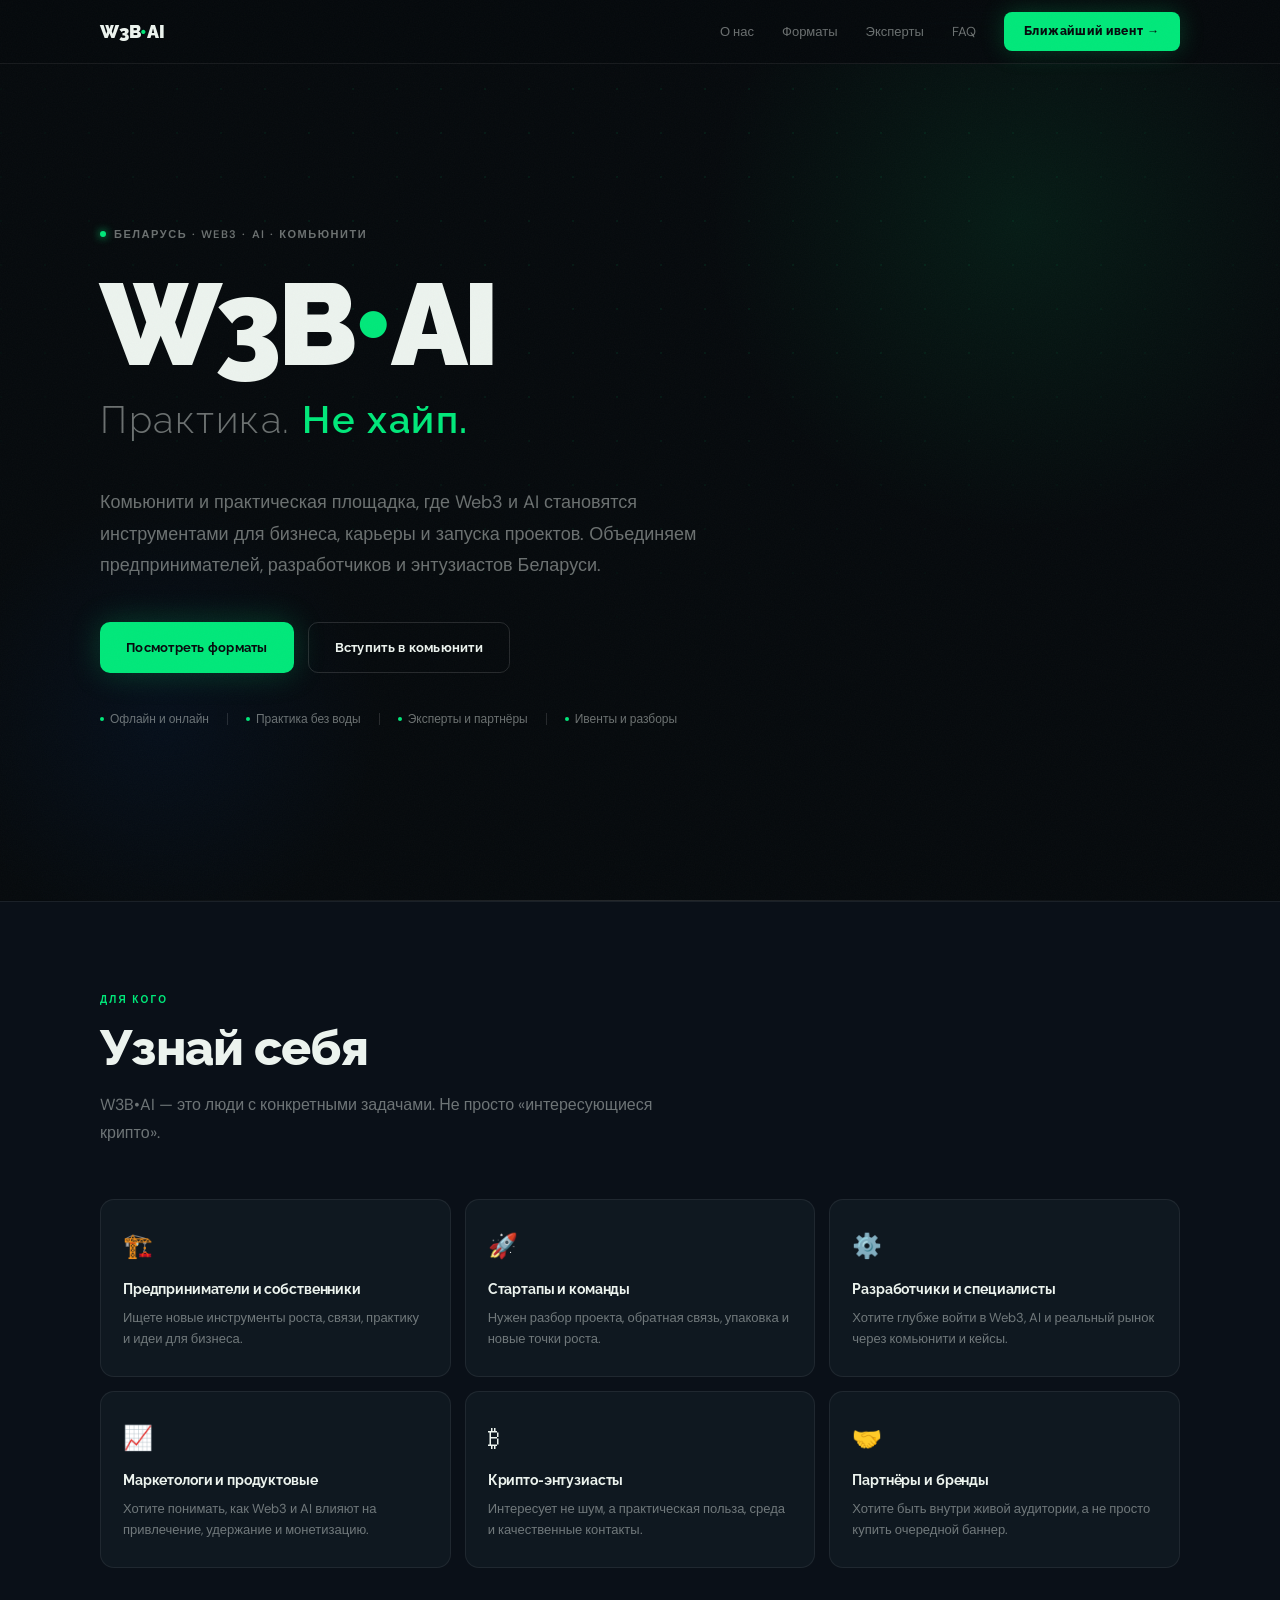
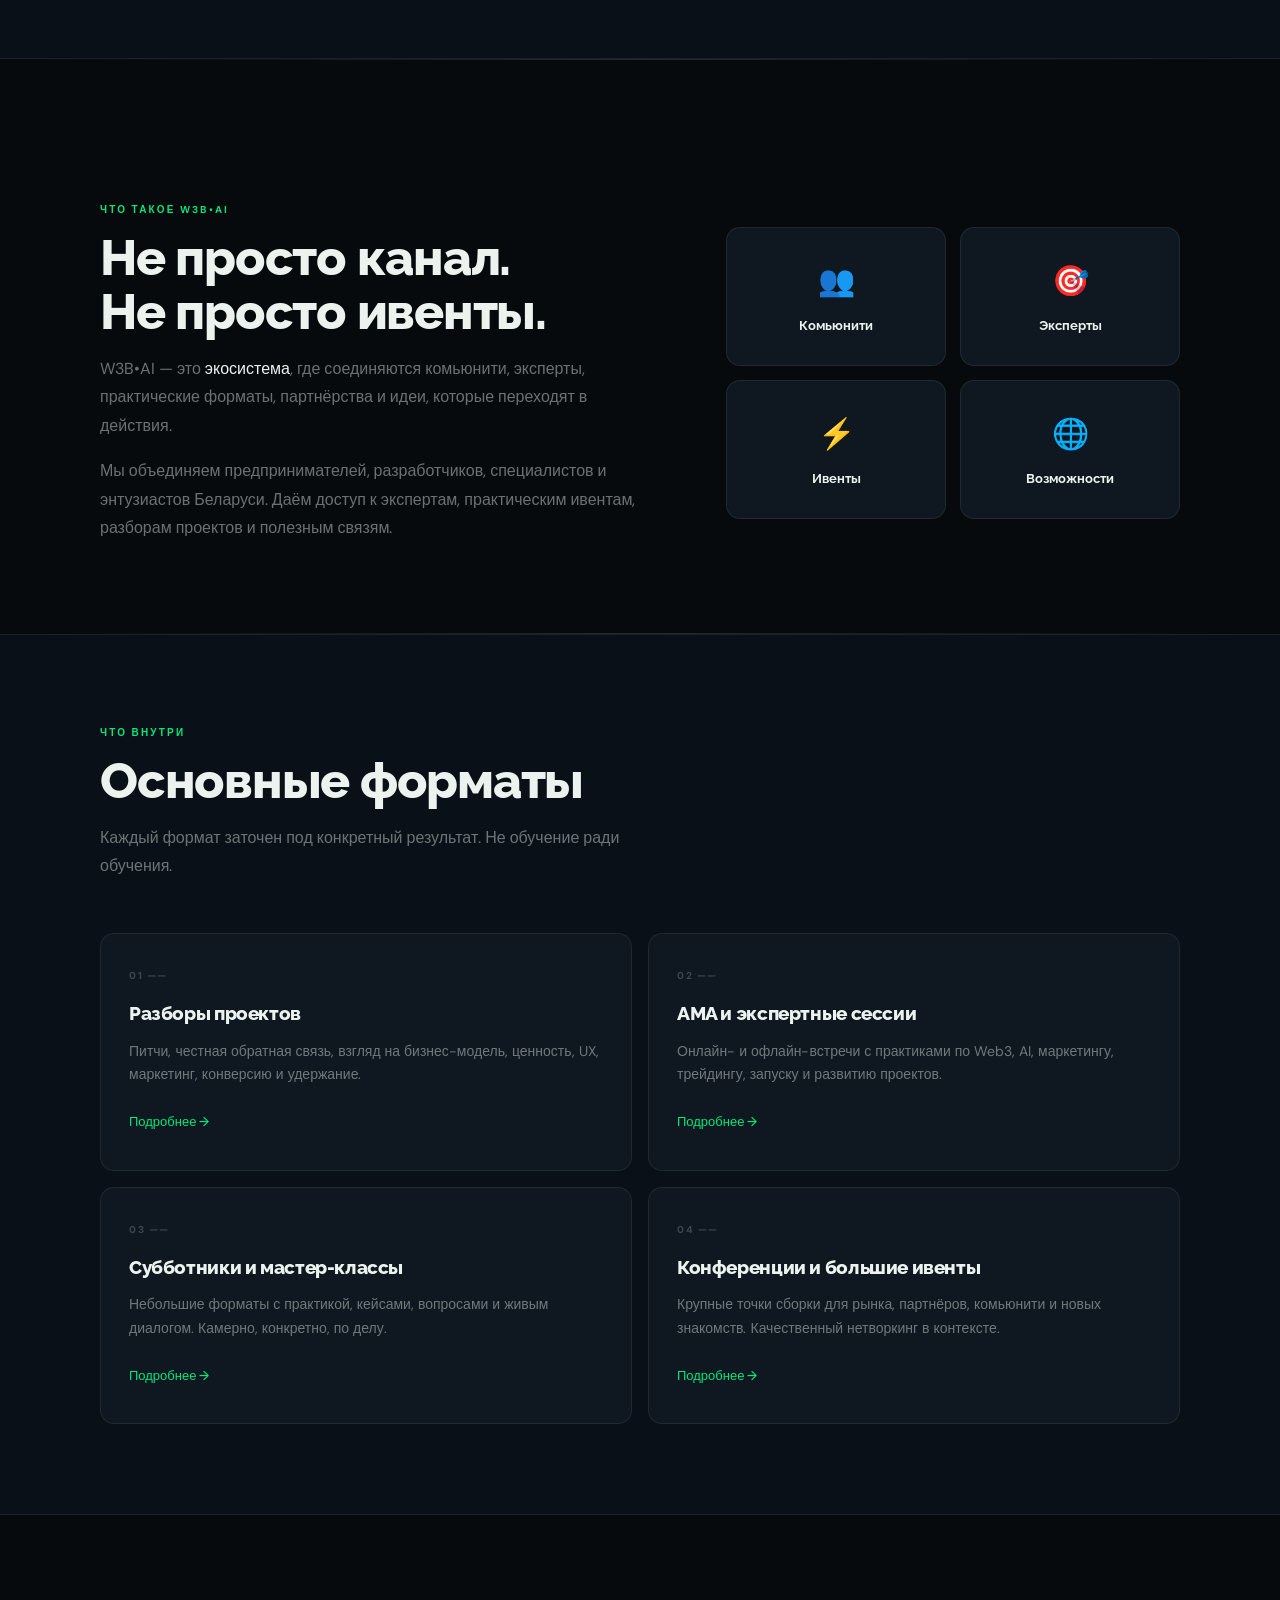
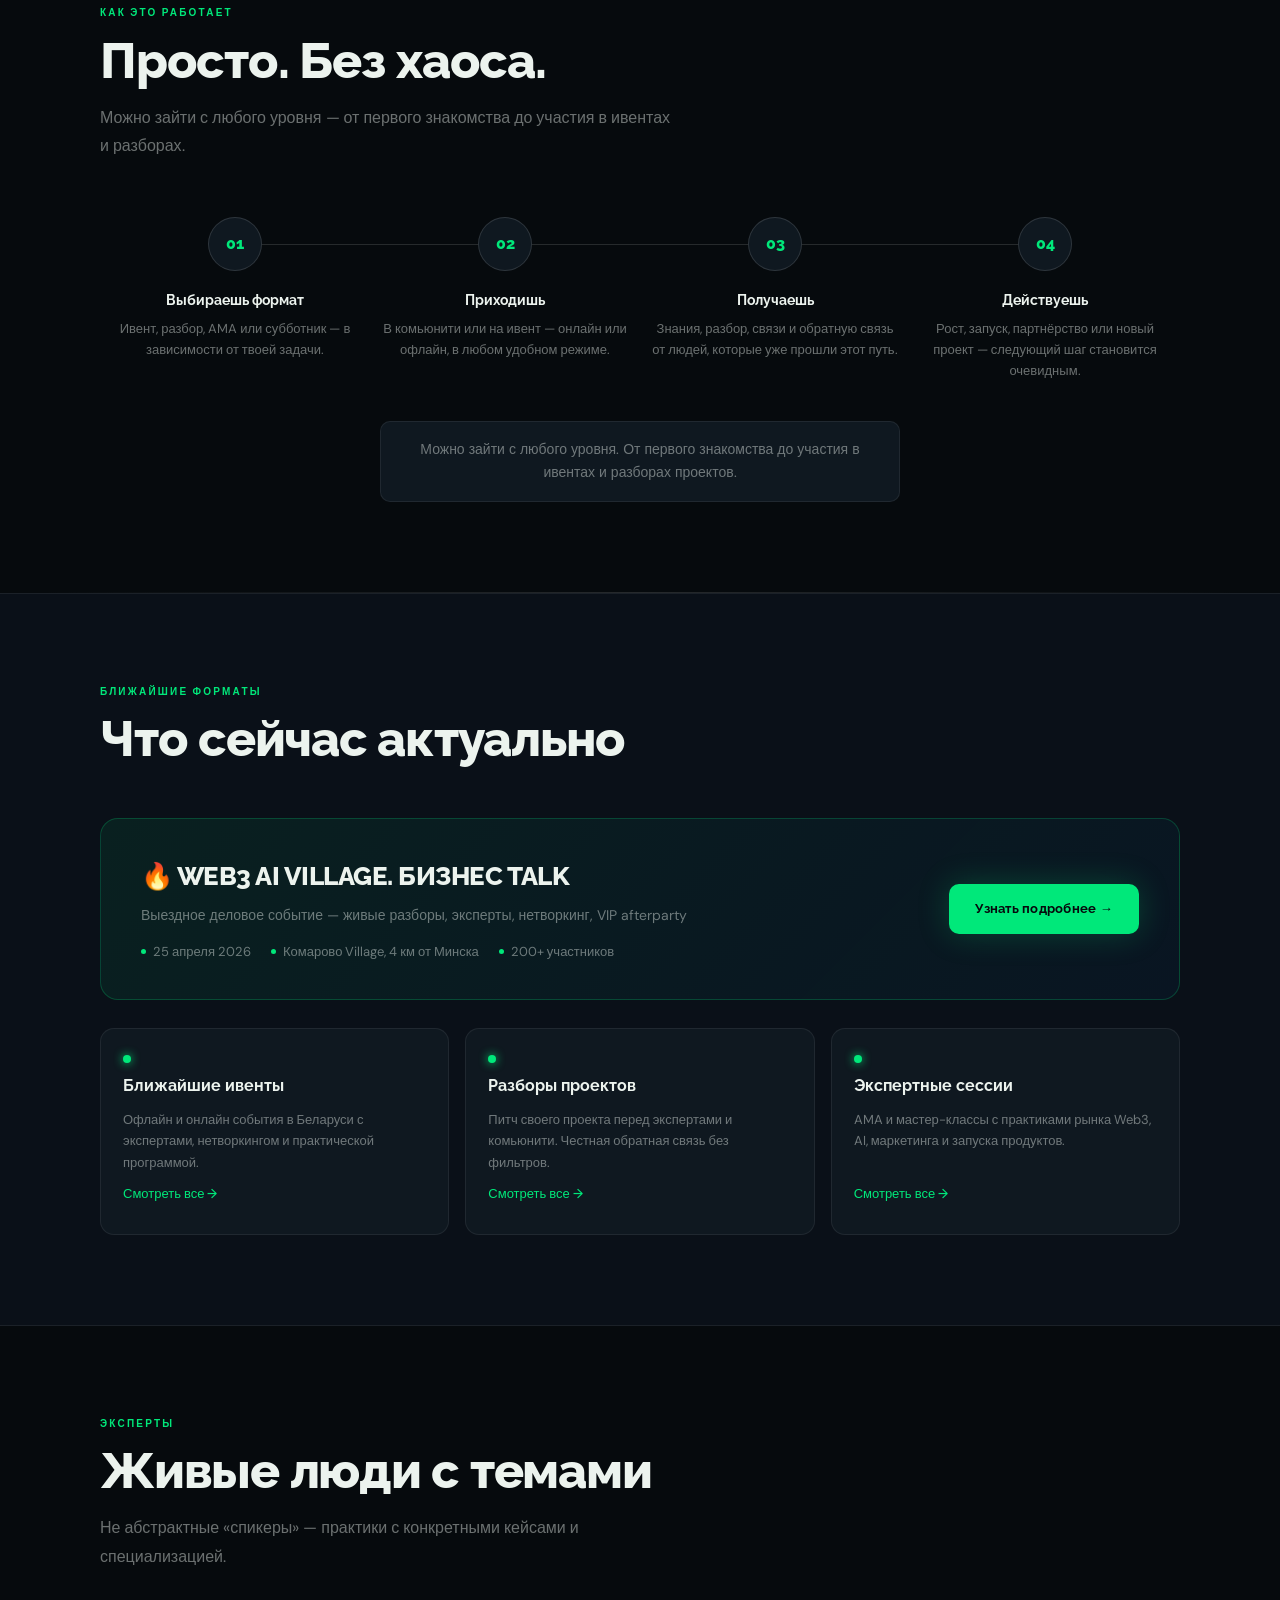
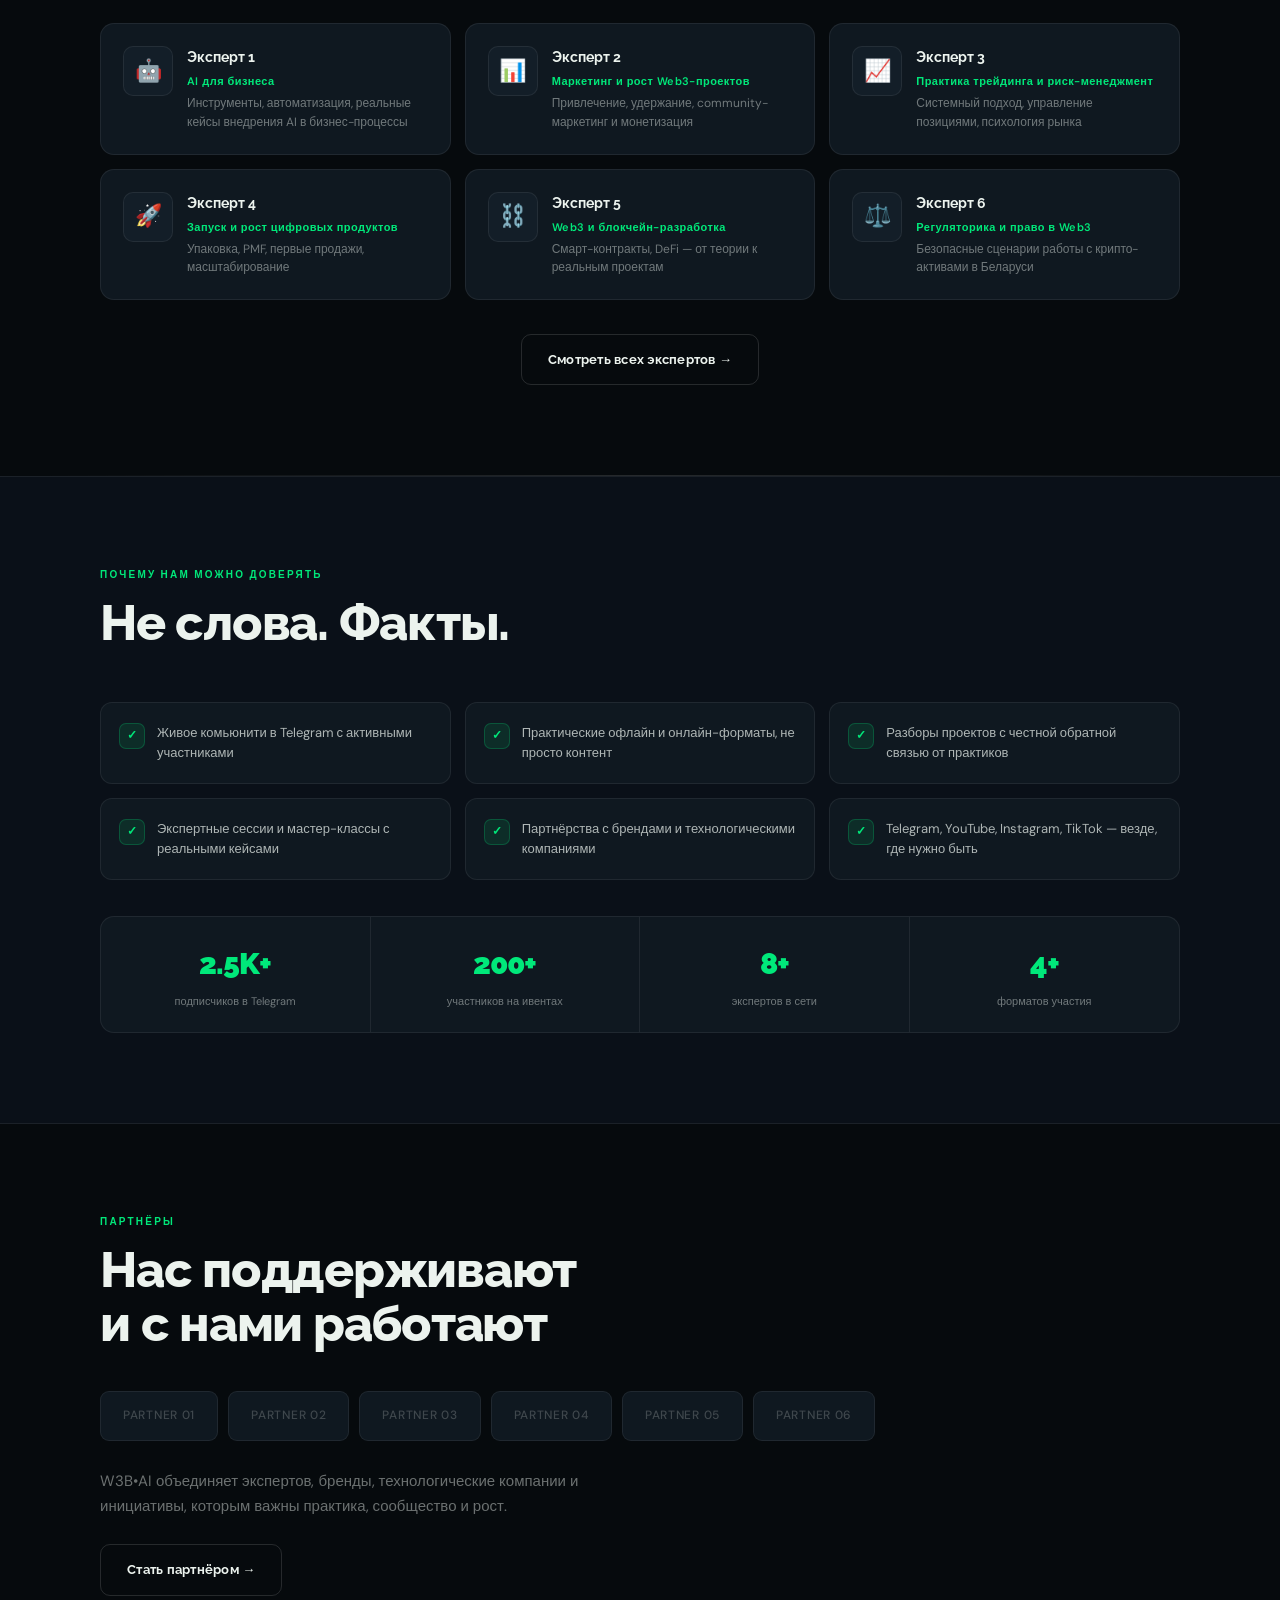
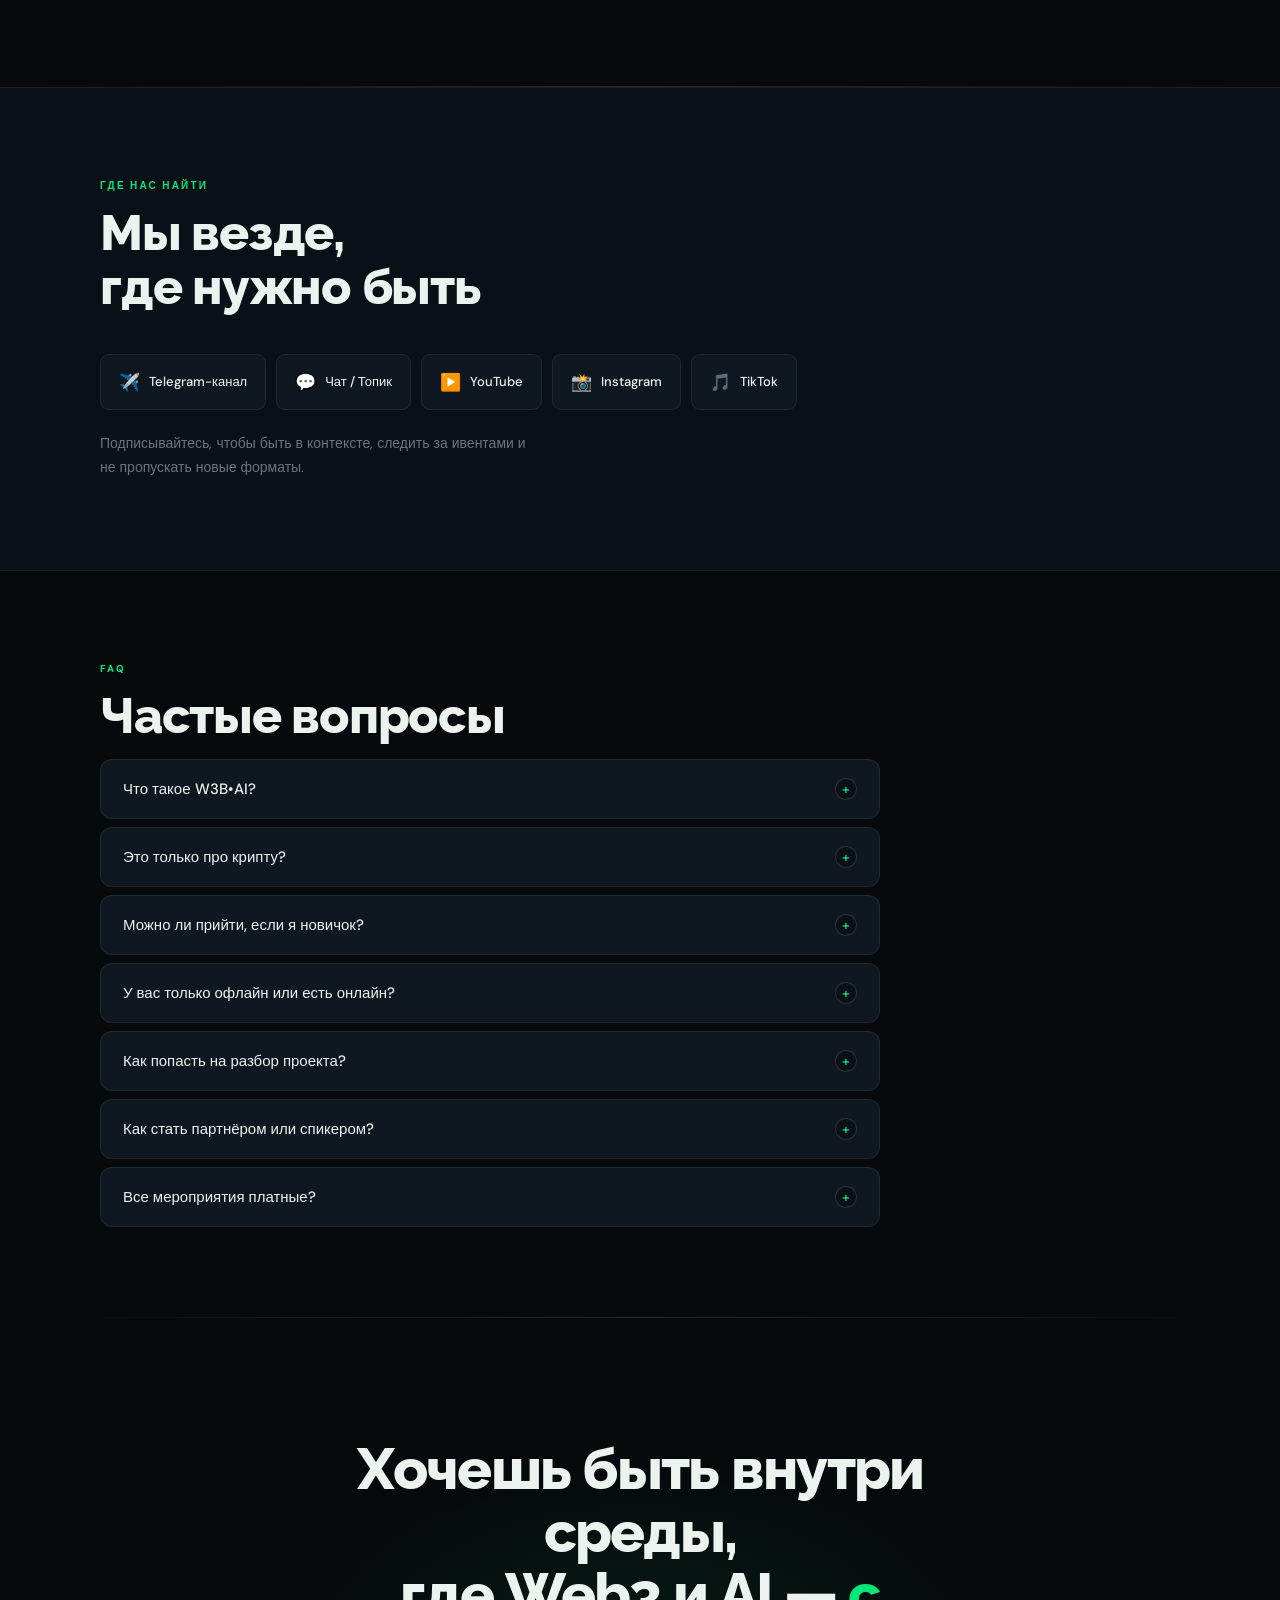
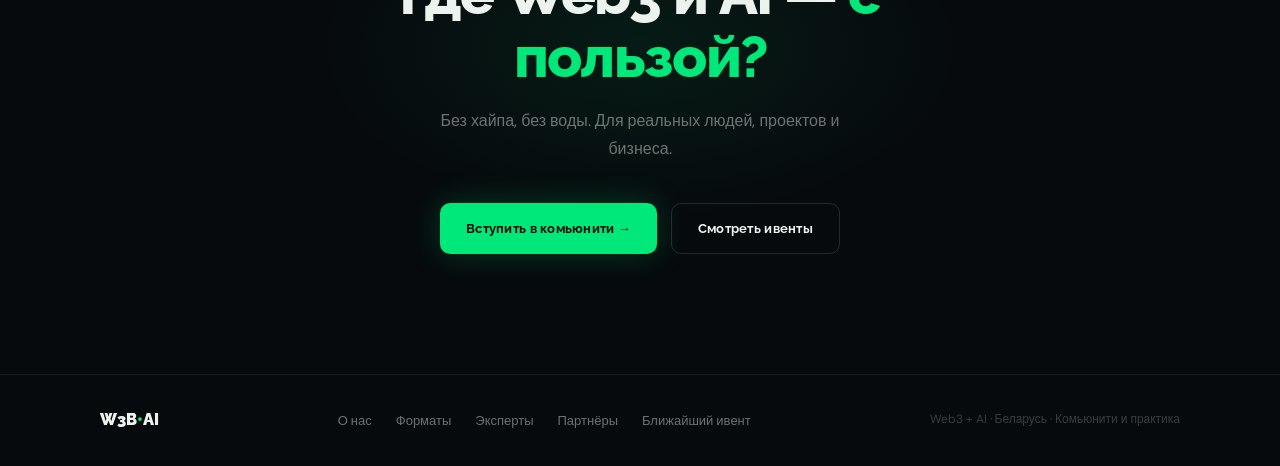
==== commit 148a682f: "index.html" ====
--- a/index.html
+++ b/index.html
@@ -3,794 +3,485 @@
 <head>
 <meta charset="UTF-8">
 <meta name="viewport" content="width=device-width, initial-scale=1.0">
-<title>WEB3 AI VILLAGE. БИЗНЕС TALK — 25 апреля 2026, Минск</title>
-<meta name="description" content="Выездное деловое событие. Web3, AI, цифровая экономика, маркетинг, регуляторика. 25 апреля 2026, Комарово Village, 4 км от Минска. 200+ участников, 8 экспертов.">
+<title>W3B•AI — Комьюнити и практическая площадка Web3 + AI в Беларуси</title>
+<meta name="description" content="W3B•AI — комьюнити, где Web3 и AI становятся инструментами для бизнеса, карьеры и запуска проектов в Беларуси.">
 <link rel="stylesheet" href="style.css">
 <style>
 
 /* ══════════════════════
-   EVENT HERO
-══════════════════════ */
-.ev-hero {
+   HERO
+══════════════════════ */
+.hero {
   min-height: 100vh;
   display: flex;
   flex-direction: column;
-  justify-content: flex-end;
-  padding: calc(var(--nav-h) + 40px) 0 72px;
+  justify-content: center;
+  padding: calc(var(--nav-h) + 60px) 0 80px;
   position: relative;
   overflow: hidden;
-  text-align: center;
-}
-.ev-hero .container {
-  display: flex;
-  flex-direction: column;
+}
+.hero-dots {
+  position: absolute; inset: 0;
+  background-image: radial-gradient(circle at 1px 1px, rgba(0,232,122,0.07) 1px, transparent 0);
+  background-size: 44px 44px;
+  mask-image: radial-gradient(ellipse 85% 65% at 50% 25%, black 30%, transparent 80%);
+  pointer-events: none;
+}
+.hero-orb1 {
+  position: absolute; top: -120px; right: -80px;
+  width: 680px; height: 680px;
+  background: radial-gradient(ellipse, rgba(0,232,122,0.08) 0%, transparent 65%);
+  pointer-events: none;
+}
+.hero-orb2 {
+  position: absolute; bottom: -60px; left: -80px;
+  width: 480px; height: 480px;
+  background: radial-gradient(ellipse, rgba(0,100,255,0.06) 0%, transparent 65%);
+  pointer-events: none;
+}
+
+.hero-tag {
+  display: inline-flex;
   align-items: center;
-}
-
-/* atmospheric bg */
-.ev-hero-bg {
-  position: absolute; inset: 0;
-  background:
-    radial-gradient(ellipse 80% 50% at 70% 30%, rgba(0,232,122,0.07) 0%, transparent 60%),
-    radial-gradient(ellipse 60% 60% at 20% 80%, rgba(0,80,200,0.06) 0%, transparent 55%),
-    linear-gradient(180deg, #060A0D 0%, #0A1018 100%);
-}
-.ev-hero-grid {
-  position: absolute; inset: 0;
-  background-image:
-    linear-gradient(rgba(0,232,122,0.035) 1px, transparent 1px),
-    linear-gradient(90deg, rgba(0,232,122,0.035) 1px, transparent 1px);
-  background-size: 60px 60px;
-  mask-image: linear-gradient(180deg, transparent 0%, black 40%, black 70%, transparent 100%);
-}
-
-.ev-hero-eyebrow {
-  display: flex; align-items: center; gap: 12px;
-  margin-bottom: 24px;
-  position: relative;
-}
-.ev-live {
-  display: inline-flex; align-items: center; gap: 7px;
-  background: var(--green-dim);
-  border: 1px solid var(--green-line);
-  border-radius: 100px;
-  padding: 6px 14px;
-  font-size: 11px; font-weight: 700;
-  letter-spacing: 0.14em; text-transform: uppercase;
-  color: var(--green);
-}
-.ev-live-dot {
-  width: 6px; height: 6px; border-radius: 50%;
-  background: var(--green); box-shadow: 0 0 8px var(--green);
-  animation: pulse 2s ease infinite;
-}
-@keyframes pulse { 0%,100%{opacity:1} 50%{opacity:0.3} }
-
-.ev-hero-title {
+  gap: 8px;
+  font-size: 11px;
+  font-weight: 600;
+  letter-spacing: 0.14em;
+  text-transform: uppercase;
+  color: var(--muted);
+  margin-bottom: 28px;
+  animation: up 0.7s ease both;
+}
+.hero-tag-dot {
+  width: 6px; height: 6px;
+  border-radius: 50%;
+  background: var(--green);
+  box-shadow: 0 0 8px var(--green);
+  animation: pulse 2.5s ease infinite;
+}
+@keyframes pulse { 0%,100%{opacity:1;transform:scale(1)} 50%{opacity:0.35;transform:scale(0.75)} }
+
+.hero-title {
   font-family: var(--heading);
-  font-size: clamp(38px, 7vw, 96px);
+  font-size: clamp(50px, 9vw, 120px);
   font-weight: 900;
-  line-height: 0.94;
+  line-height: 0.93;
   letter-spacing: -0.04em;
   margin-bottom: 10px;
-  position: relative;
-}
-.ev-hero-title-2 {
+  animation: up 0.7s ease 0.08s both;
+}
+.hero-title-sub {
   font-family: var(--heading);
-  font-size: clamp(22px, 4vw, 52px);
+  font-size: clamp(18px, 3vw, 40px);
   font-weight: 300;
   color: var(--muted);
-  letter-spacing: 0.08em;
+  letter-spacing: 0.04em;
   margin-bottom: 36px;
-  position: relative;
-}
-
-.ev-hero-meta {
-  display: flex; flex-wrap: wrap; gap: 10px;
-  margin-bottom: 28px;
-  position: relative;
-}
-.ev-meta-tag {
-  display: inline-flex; align-items: center; gap: 7px;
-  background: rgba(255,255,255,0.05);
-  border: 1px solid var(--border2);
-  border-radius: 100px;
-  padding: 7px 16px;
-  font-size: 13px; font-weight: 500;
-}
-.ev-meta-tag.accent {
-  background: var(--green-dim);
-  border-color: var(--green-line);
-  color: var(--green);
-  font-weight: 600;
-}
-
-.ev-hero-sub {
+  animation: up 0.7s ease 0.14s both;
+}
+.hero-title-sub em { font-style: normal; color: var(--green); font-weight: 600; }
+
+.hero-desc {
   font-size: clamp(15px, 1.6vw, 18px);
   color: var(--muted);
-  max-width: 640px;
+  max-width: 600px;
   line-height: 1.75;
-  margin-bottom: 20px;
-  position: relative;
-}
-
-.ev-hero-topics {
-  display: flex; flex-wrap: wrap; gap: 8px;
-  margin-bottom: 36px;
-  position: relative;
-}
-.ev-topic {
-  font-size: 12px; font-weight: 600;
+  margin-bottom: 40px;
+  animation: up 0.7s ease 0.2s both;
+}
+
+.hero-btns {
+  display: flex; gap: 14px; flex-wrap: wrap;
+  margin-bottom: 40px;
+  animation: up 0.7s ease 0.26s both;
+}
+
+.hero-chips {
+  display: flex; flex-wrap: wrap; gap: 0;
+  animation: up 0.7s ease 0.32s both;
+}
+.hero-chip {
+  font-size: 12px; font-weight: 500;
   color: var(--muted);
-  background: rgba(255,255,255,0.04);
-  border: 1px solid var(--border);
-  border-radius: 6px;
-  padding: 5px 12px;
-}
-
-.ev-hero-btns {
-  display: flex; gap: 12px; flex-wrap: wrap;
-  position: relative;
-}
-
-.ev-hero-stats {
-  position: relative;
-  display: grid;
-  grid-template-columns: repeat(5, auto);
-  background: rgba(255,255,255,0.03);
-  border: 1px solid var(--border);
-  border-radius: 14px;
-  overflow: hidden;
-  margin-top: 48px;
-}
-.ev-stat {
-  padding: 18px 28px;
-  border-right: 1px solid var(--border);
-  text-align: center;
-}
-.ev-stat:last-child { border-right: none; }
-.ev-stat-num {
-  font-family: var(--heading);
-  font-size: 22px; font-weight: 800;
-  color: var(--green); display: block;
-  letter-spacing: -0.02em;
-}
-.ev-stat-label { font-size: 11px; color: var(--muted); margin-top: 2px; }
-
-/* ══════════════════════
-   CONCEPT
-══════════════════════ */
-.concept-section { background: var(--surface); }
-
-.concept-grid {
-  display: grid;
-  grid-template-columns: 1.2fr 0.8fr;
-  gap: 64px;
-  align-items: start;
-  margin-top: 52px;
-}
-.concept-text p {
-  font-size: 16px; color: var(--muted); line-height: 1.8; margin-bottom: 18px;
-}
-.concept-text p strong { color: var(--white); font-weight: 600; }
-.concept-scheme {
-  display: flex;
-  flex-direction: column;
-  gap: 10px;
-}
-.scheme-block {
-  display: flex; align-items: center; gap: 14px;
-  padding: 18px 20px;
-  border-radius: 12px;
-}
-.scheme-block.center {
-  background: var(--green-dim);
-  border: 1px solid var(--green-line);
-}
-.scheme-icon { font-size: 22px; flex-shrink: 0; }
-.scheme-block h4 {
-  font-family: var(--heading);
-  font-size: 14px; font-weight: 700; margin-bottom: 2px;
-}
-.scheme-block p { font-size: 12px; color: var(--muted); }
-.scheme-arrow {
-  text-align: center;
-  color: var(--green); font-size: 20px; opacity: 0.6;
-}
-
-.concept-chips {
-  display: flex; flex-wrap: wrap; gap: 8px;
-  margin-top: 28px;
-}
-.concept-chip {
-  display: flex; align-items: center; gap: 7px;
-  padding: 8px 14px;
-  background: var(--card);
-  border: 1px solid var(--border);
-  border-radius: 8px;
-  font-size: 13px; color: var(--muted);
-}
-.concept-chip::before {
-  content: '→'; color: var(--green); font-size: 12px;
-}
-
-/* ══════════════════════
-   WHY BE HERE
-══════════════════════ */
-.why-grid {
+  padding-right: 18px; margin-right: 18px;
+  border-right: 1px solid var(--border2);
+  display: flex; align-items: center; gap: 6px;
+  line-height: 1;
+}
+.hero-chip:last-child { border-right: none; }
+.hero-chip::before {
+  content: '';
+  width: 4px; height: 4px;
+  border-radius: 50%;
+  background: var(--green);
+}
+
+@keyframes up { from{opacity:0;transform:translateY(22px)} to{opacity:1;transform:none} }
+
+/* ══════════════════════
+   FOR WHOM
+══════════════════════ */
+.fw-grid {
   display: grid;
   grid-template-columns: repeat(3, 1fr);
   gap: 14px;
   margin-top: 52px;
 }
-.why-card {
+.fw-card {
   padding: 26px 22px;
   border-radius: var(--radius);
-}
-.why-card:hover { transform: translateY(-3px); }
-.why-icon { font-size: 26px; margin-bottom: 12px; display: block; }
-.why-card p { font-size: 14px; color: var(--muted); line-height: 1.65; }
-.why-note {
-  margin-top: 28px;
-  padding: 20px 26px;
-  background: var(--green-dim);
-  border: 1px solid var(--green-line);
-  border-radius: 12px;
-  font-size: 15px; color: rgba(236,243,238,0.82); line-height: 1.7;
-  max-width: 680px;
-}
-.why-note strong { color: var(--white); }
-
-/* ══════════════════════
-   FOR WHOM (event)
-══════════════════════ */
-.ev-fw-grid {
+  cursor: default;
+}
+.fw-card:hover { transform: translateY(-3px); }
+.fw-icon { font-size: 24px; margin-bottom: 12px; display: block; }
+.fw-card h3 {
+  font-family: var(--heading);
+  font-size: 14px; font-weight: 700;
+  margin-bottom: 7px;
+  letter-spacing: -0.01em;
+}
+.fw-card p { font-size: 13px; color: var(--muted); line-height: 1.6; }
+
+/* ══════════════════════
+   WHAT IS W3B
+══════════════════════ */
+.what-grid {
   display: grid;
-  grid-template-columns: repeat(2, 1fr);
+  grid-template-columns: 1.1fr 0.9fr;
+  gap: 72px;
+  align-items: center;
+  margin-top: 52px;
+}
+.what-text p { font-size: 16px; color: var(--muted); line-height: 1.8; margin-top: 16px; }
+.what-text p strong { color: var(--white); font-weight: 500; }
+.eco-grid {
+  display: grid;
+  grid-template-columns: 1fr 1fr;
   gap: 14px;
+}
+.eco-card {
+  padding: 28px 22px;
+  text-align: center;
+  border-radius: var(--radius);
+}
+.eco-card:hover { border-color: rgba(0,232,122,0.28) !important; }
+.eco-icon { font-size: 30px; margin-bottom: 10px; display: block; }
+.eco-card h4 {
+  font-family: var(--heading);
+  font-size: 13px; font-weight: 700;
+}
+
+/* ══════════════════════
+   INSIDE
+══════════════════════ */
+.inside-grid {
+  display: grid;
+  grid-template-columns: 1fr 1fr;
+  gap: 16px;
   margin-top: 52px;
 }
-.ev-fw-card {
-  padding: 30px 26px;
+.inside-card {
+  padding: 34px 28px;
   border-radius: var(--radius);
-}
-.ev-fw-card h3 {
+  display: flex; flex-direction: column;
+  position: relative; overflow: hidden;
+}
+.inside-card::after {
+  content: '';
+  position: absolute; top: 0; left: 0; right: 0; height: 1px;
+  background: linear-gradient(90deg, transparent, var(--green-line) 50%, transparent);
+  opacity: 0; transition: opacity 0.3s;
+}
+.inside-card:hover::after { opacity: 1; }
+.inside-num {
+  font-size: 10px; font-weight: 700;
+  letter-spacing: 0.15em; color: var(--muted2);
+  margin-bottom: 14px;
+}
+.inside-card h3 {
   font-family: var(--heading);
-  font-size: 16px; font-weight: 800;
-  margin-bottom: 10px; letter-spacing: -0.01em;
-}
-.ev-fw-card p { font-size: 14px; color: var(--muted); line-height: 1.65; }
-.ev-fw-note {
-  margin-top: 24px;
-  font-size: 15px; color: var(--muted);
-  font-style: italic;
-}
-
-/* ══════════════════════
-   WHAT INSIDE (stats)
-══════════════════════ */
-.inside-stats {
+  font-size: 19px; font-weight: 800;
+  letter-spacing: -0.02em; margin-bottom: 10px;
+}
+.inside-card p { font-size: 14px; color: var(--muted); line-height: 1.7; flex: 1; margin-bottom: 24px; }
+
+/* ══════════════════════
+   HOW IT WORKS
+══════════════════════ */
+.how-steps {
+  display: grid;
+  grid-template-columns: repeat(4, 1fr);
+  gap: 0;
+  margin-top: 56px;
+  position: relative;
+}
+.how-steps::before {
+  content: '';
+  position: absolute;
+  top: 27px; left: 12%; right: 12%; height: 1px;
+  background: var(--border2);
+}
+.how-step { text-align: center; padding: 0 12px; }
+.how-num {
+  width: 54px; height: 54px;
+  border-radius: 50%;
+  background: var(--card);
+  border: 1px solid var(--border2);
+  display: flex; align-items: center; justify-content: center;
+  font-family: var(--heading);
+  font-size: 16px; font-weight: 800; color: var(--green);
+  margin: 0 auto 18px;
+  position: relative; z-index: 1;
+  transition: background 0.2s, border-color 0.2s;
+}
+.how-step:hover .how-num { background: var(--green-dim); border-color: var(--green-line); }
+.how-step h4 { font-family: var(--heading); font-size: 14px; font-weight: 700; margin-bottom: 7px; }
+.how-step p { font-size: 13px; color: var(--muted); line-height: 1.6; }
+.how-note {
+  max-width: 520px; margin: 40px auto 0;
+  text-align: center;
+  padding: 16px 24px;
+  background: var(--card);
+  border: 1px solid var(--border);
+  border-radius: 10px;
+  font-size: 14px; color: var(--muted);
+}
+
+/* ══════════════════════
+   FORMATS TIZER
+══════════════════════ */
+.fmt-grid {
+  display: grid;
+  grid-template-columns: repeat(3, 1fr);
+  gap: 16px;
+  margin-top: 52px;
+}
+.fmt-card {
+  padding: 26px 22px;
+  border-radius: var(--radius);
+  display: flex; flex-direction: column; gap: 10px;
+}
+.fmt-dot {
+  width: 8px; height: 8px; border-radius: 50%;
+  background: var(--green);
+  box-shadow: 0 0 10px var(--green);
+}
+.fmt-card h3 { font-family: var(--heading); font-size: 16px; font-weight: 700; }
+.fmt-card p { font-size: 13px; color: var(--muted); flex: 1; }
+
+/* ══════════════════════
+   EXPERTS
+══════════════════════ */
+.exp-grid {
   display: grid;
   grid-template-columns: repeat(3, 1fr);
   gap: 14px;
   margin-top: 52px;
 }
-.istat {
-  padding: 28px 24px;
+.exp-card {
+  padding: 22px;
   border-radius: var(--radius);
-  text-align: center;
-}
-.istat-num {
-  font-family: var(--heading);
-  font-size: 38px; font-weight: 900;
-  color: var(--green); letter-spacing: -0.04em;
-  display: block; margin-bottom: 6px;
-}
-.istat-label {
-  font-size: 13px; color: var(--muted); line-height: 1.55;
-}
-.inside-list {
-  display: grid;
-  grid-template-columns: 1fr 1fr;
-  gap: 8px;
-  margin-top: 20px;
-}
-.inside-li {
-  display: flex; align-items: center; gap: 9px;
-  padding: 12px 16px;
-  background: var(--card);
+  display: flex; gap: 14px; align-items: flex-start;
+}
+.exp-ava {
+  width: 50px; height: 50px;
+  border-radius: 10px;
+  background: var(--card2);
   border: 1px solid var(--border);
-  border-radius: 9px;
-  font-size: 13px; color: var(--muted);
-}
-.inside-li::before {
-  content: '';
-  width: 5px; height: 5px; border-radius: 50%;
-  background: var(--green); flex-shrink: 0;
-}
-.inside-note {
-  margin-top: 24px;
-  padding: 18px 24px;
-  background: var(--card);
-  border: 1px solid var(--border);
-  border-radius: 10px;
-  font-size: 14px; color: var(--muted);
-  font-style: italic; line-height: 1.7;
-}
-
-/* ══════════════════════
-   TOPICS
-══════════════════════ */
-.topics-grid {
+  display: flex; align-items: center; justify-content: center;
+  font-size: 22px; flex-shrink: 0;
+}
+.exp-name { font-family: var(--heading); font-size: 14px; font-weight: 700; margin-bottom: 3px; }
+.exp-spec { font-size: 11px; color: var(--green); font-weight: 600; margin-bottom: 4px; letter-spacing: 0.04em; }
+.exp-about { font-size: 12px; color: var(--muted); line-height: 1.55; }
+.exp-cta { margin-top: 34px; text-align: center; }
+
+/* ══════════════════════
+   TRUST
+══════════════════════ */
+.trust-grid {
   display: grid;
   grid-template-columns: repeat(3, 1fr);
   gap: 14px;
   margin-top: 52px;
 }
-.topics-grid .topic-card:first-child { grid-column: 1 / 3; }
-.topic-card {
-  padding: 30px 26px;
-  border-radius: var(--radius);
-  position: relative; overflow: hidden;
-}
-.topic-card:hover { border-color: var(--border2) !important; }
-.topic-num {
-  font-family: var(--heading);
-  font-size: 10px; font-weight: 700;
-  letter-spacing: 0.2em; color: var(--muted2);
-  margin-bottom: 12px;
-}
-.topic-card h3 {
-  font-family: var(--heading);
-  font-size: 17px; font-weight: 800;
-  margin-bottom: 10px; letter-spacing: -0.02em;
-}
-.topic-card p { font-size: 14px; color: var(--muted); line-height: 1.7; }
-
-/* ══════════════════════
-   DIGITAL ECO BLOCK
-══════════════════════ */
-.digital-section {
-  background: linear-gradient(135deg, #070E0A, #061210);
-  border-top: 1px solid var(--green-line);
-  border-bottom: 1px solid var(--green-line);
-}
-.digital-inner {
-  display: grid;
-  grid-template-columns: 1fr 1fr;
-  gap: 64px;
-  align-items: center;
-}
-.digital-text .s-title { color: var(--white); }
-.digital-text p {
-  font-size: 16px; color: var(--muted); line-height: 1.8; margin-bottom: 16px;
-}
-.digital-list {
-  display: flex; flex-direction: column; gap: 10px;
-  margin: 24px 0;
-}
-.digital-li {
-  display: flex; align-items: center; gap: 10px;
-  font-size: 14px; color: rgba(236,243,238,0.75);
-}
-.digital-li::before {
-  content: '→';
-  color: var(--green); font-weight: 700; flex-shrink: 0;
-}
-.digital-note {
-  padding: 20px 22px;
+.trust-item {
+  display: flex; gap: 12px; align-items: flex-start;
+  padding: 20px 18px;
+  border-radius: 12px;
+}
+.trust-check {
+  width: 26px; height: 26px;
+  border-radius: 7px;
   background: var(--green-dim);
-  border: 1px solid var(--green-line);
-  border-radius: 12px;
-  font-size: 14px; color: rgba(236,243,238,0.8);
-  line-height: 1.7; margin-top: 24px;
-}
-.digital-callout {
-  padding: 36px 32px;
-  background: rgba(0,232,122,0.06);
-  border: 1px solid var(--green-line);
-  border-radius: 20px;
-}
-.digital-callout-big {
-  font-family: var(--heading);
-  font-size: 52px; font-weight: 900;
-  color: var(--green); letter-spacing: -0.04em;
-  line-height: 1; margin-bottom: 6px;
-  display: block;
-}
-.digital-callout p { font-size: 15px; color: var(--muted); line-height: 1.65; margin-top: 14px; }
-
-/* ══════════════════════
-   FORMAT ADVANTAGE
-══════════════════════ */
-.adv-grid {
-  display: grid;
-  grid-template-columns: 1fr 1fr;
-  gap: 24px;
-  align-items: start;
-  margin-top: 52px;
-}
-.adv-col {
-  padding: 32px 28px;
-  border-radius: var(--radius);
-}
-.adv-col.them {
-  background: rgba(255,255,255,0.02);
-  border: 1px solid var(--border);
-}
-.adv-col.us {
-  background: var(--green-dim);
-  border: 1px solid var(--green-line);
-  position: relative;
-}
-.adv-badge {
-  position: absolute;
-  top: -13px; right: 20px;
-  background: var(--green);
-  color: #060A0D;
-  font-family: var(--heading);
-  font-size: 10px; font-weight: 800;
-  letter-spacing: 0.12em; text-transform: uppercase;
-  padding: 4px 14px;
-  border-radius: 100px;
-}
-.adv-col h3 {
-  font-family: var(--heading);
-  font-size: 16px; font-weight: 800;
-  margin-bottom: 20px; letter-spacing: -0.01em;
-}
-.adv-col.them h3 { color: var(--muted); }
-.adv-col.us h3 { color: var(--white); }
-.adv-item {
-  display: flex; align-items: flex-start; gap: 10px;
-  padding: 10px 0;
-  border-bottom: 1px solid var(--border);
-  font-size: 14px;
-}
-.adv-item:last-child { border-bottom: none; }
-.adv-col.them .adv-item { color: var(--muted); }
-.adv-col.them .adv-item::before { content: '—'; color: var(--muted2); flex-shrink: 0; }
-.adv-col.us .adv-item { color: rgba(236,243,238,0.85); }
-.adv-col.us .adv-item::before { content: '✓'; color: var(--green); font-weight: 700; flex-shrink: 0; }
-
-/* ══════════════════════
-   TIMELINE
-══════════════════════ */
-.timeline {
-  display: flex;
-  flex-direction: column;
-  gap: 0;
-  margin-top: 52px;
-  max-width: 680px;
-  position: relative;
-}
-.timeline::before {
-  content: '';
-  position: absolute;
-  left: 22px; top: 22px; bottom: 22px; width: 1px;
-  background: linear-gradient(180deg, var(--green-line), var(--border), var(--green-line));
-}
-.tl-item {
-  display: flex; gap: 24px; align-items: flex-start;
-  padding: 18px 0;
-  position: relative;
-}
-.tl-dot {
-  width: 44px; height: 44px; flex-shrink: 0;
-  border-radius: 50%;
-  background: var(--card);
-  border: 1px solid var(--border2);
+  border: 1px solid rgba(0,232,122,0.22);
   display: flex; align-items: center; justify-content: center;
-  font-size: 14px;
-  position: relative; z-index: 1;
-}
-.tl-item.key .tl-dot {
-  background: var(--green-dim);
-  border-color: var(--green-line);
-  font-size: 12px;
-}
-.tl-item.vip .tl-dot {
-  background: rgba(255,160,0,0.1);
-  border-color: rgba(255,160,0,0.25);
-}
-.tl-time {
-  font-family: var(--heading);
-  font-size: 12px; font-weight: 700;
-  color: var(--green); letter-spacing: 0.04em;
-  min-width: 40px; margin-top: 12px;
-}
-.tl-content { flex: 1; padding-top: 8px; }
-.tl-content h4 {
-  font-family: var(--heading);
-  font-size: 15px; font-weight: 700; margin-bottom: 4px;
-}
-.tl-content p { font-size: 13px; color: var(--muted); line-height: 1.55; }
-.tl-item.vip .tl-content h4 { color: #FFB830; }
-
-/* ══════════════════════
-   LOCATION
-══════════════════════ */
-.location-grid {
-  display: grid;
-  grid-template-columns: 1fr 1fr;
-  gap: 24px;
-  align-items: start;
-  margin-top: 52px;
-}
-.location-card {
-  padding: 36px 32px;
-  border-radius: 18px;
-}
-.location-card h3 {
-  font-family: var(--heading);
-  font-size: 18px; font-weight: 800;
-  margin-bottom: 16px;
-}
-.location-items { display: flex; flex-direction: column; gap: 12px; }
-.location-item {
-  display: flex; align-items: center; gap: 12px;
-  font-size: 14px; color: var(--muted);
-}
-.location-icon {
-  width: 36px; height: 36px; border-radius: 8px;
-  background: var(--green-dim);
-  border: 1px solid var(--green-line);
-  display: flex; align-items: center; justify-content: center;
-  font-size: 16px; flex-shrink: 0;
-}
-.location-vibe {
-  padding: 28px;
-  background: linear-gradient(135deg, rgba(0,232,122,0.07), rgba(0,80,200,0.05));
-  border: 1px solid var(--green-line);
-  border-radius: 16px;
-  font-size: 15px; color: rgba(236,243,238,0.8);
-  line-height: 1.75;
-}
-.location-note {
-  margin-top: 14px;
-  font-size: 14px; color: var(--muted);
-  font-style: italic;
-}
-
-/* ══════════════════════
-   TICKETS
-══════════════════════ */
-.tickets-section { background: var(--surface); }
-.tickets-grid {
-  display: grid;
-  grid-template-columns: 1fr 1fr;
-  gap: 20px;
-  margin-top: 52px;
-  align-items: start;
-}
-.ticket-card {
-  padding: 36px 30px;
-  border-radius: 20px;
-  position: relative;
-}
-.ticket-card.standard {
+  font-size: 12px; color: var(--green); font-weight: 700;
+  flex-shrink: 0;
+}
+.trust-item p { font-size: 13px; color: rgba(236,243,238,0.72); line-height: 1.55; }
+
+.trust-stats {
+  margin-top: 36px;
+  display: grid; grid-template-columns: repeat(4, 1fr);
   background: var(--card);
   border: 1px solid var(--border);
-}
-.ticket-card.vip {
-  background: var(--green-dim);
-  border: 1px solid rgba(0,232,122,0.35);
-  box-shadow: 0 0 60px rgba(0,232,122,0.10);
-}
-.ticket-badge {
-  position: absolute;
-  top: -12px; left: 50%;
-  transform: translateX(-50%);
-  background: var(--green);
-  color: #060A0D;
+  border-radius: var(--radius);
+  overflow: hidden;
+}
+.tstat {
+  padding: 22px 20px; text-align: center;
+  border-right: 1px solid var(--border);
+}
+.tstat:last-child { border-right: none; }
+.tstat-num {
   font-family: var(--heading);
-  font-size: 10px; font-weight: 800;
-  letter-spacing: 0.12em; text-transform: uppercase;
-  padding: 5px 18px; border-radius: 100px;
-  white-space: nowrap;
-}
-.ticket-tier {
-  font-size: 11px; font-weight: 700;
-  letter-spacing: 0.16em; text-transform: uppercase;
-  color: var(--muted); margin-bottom: 6px;
-}
-.ticket-name {
-  font-family: var(--heading);
-  font-size: 26px; font-weight: 900;
-  letter-spacing: -0.02em; margin-bottom: 4px;
-}
-.ticket-card.vip .ticket-name { color: var(--green); }
-.ticket-price {
-  font-family: var(--heading);
-  font-size: 52px; font-weight: 900;
-  letter-spacing: -0.04em;
-  color: var(--white); line-height: 1;
-  margin: 18px 0 24px;
-}
-.ticket-card.vip .ticket-price { color: var(--green); }
-.ticket-features {
-  list-style: none;
-  margin-bottom: 28px;
-}
-.ticket-features li {
-  display: flex; align-items: center; gap: 9px;
-  font-size: 14px; color: rgba(236,243,238,0.78);
-  padding: 9px 0;
-  border-bottom: 1px solid var(--border);
-}
-.ticket-features li:last-child { border-bottom: none; }
-.ticket-features li::before { content: '✓'; color: var(--green); font-weight: 700; flex-shrink: 0; }
-.tickets-note {
-  margin-top: 16px;
-  text-align: center;
-  font-size: 13px; color: var(--muted);
-}
-
-/* ══════════════════════
-   REGISTRATION FORM
-══════════════════════ */
-.reg-section { background: var(--bg); }
-.reg-inner {
-  display: grid;
-  grid-template-columns: 1fr 1fr;
-  gap: 64px;
-  align-items: start;
-}
-.reg-desc p { font-size: 16px; color: var(--muted); line-height: 1.78; margin-top: 16px; }
-.reg-form {
+  font-size: 30px; font-weight: 900;
+  color: var(--green); letter-spacing: -0.03em;
+  display: block; margin-bottom: 3px;
+}
+.tstat-label { font-size: 11px; color: var(--muted); }
+
+/* ══════════════════════
+   PARTNERS
+══════════════════════ */
+.partner-logos {
+  display: flex; flex-wrap: wrap; gap: 10px;
+  margin: 40px 0 28px;
+}
+.partner-slot {
+  height: 50px; padding: 0 22px;
   background: var(--card);
   border: 1px solid var(--border);
-  border-radius: 20px;
-  padding: 36px 32px;
-}
-.form-group { margin-bottom: 16px; }
-.form-label {
-  display: block;
-  font-size: 12px; font-weight: 600;
-  letter-spacing: 0.08em; text-transform: uppercase;
-  color: var(--muted); margin-bottom: 7px;
-}
-.form-input, .form-select {
-  width: 100%;
-  background: var(--surface);
-  border: 1px solid var(--border2);
   border-radius: 9px;
-  padding: 13px 16px;
-  font-family: var(--body);
-  font-size: 14px; color: var(--white);
-  outline: none;
-  transition: border-color 0.2s;
-  appearance: none;
-}
-.form-input::placeholder { color: var(--muted2); }
-.form-input:focus, .form-select:focus { border-color: var(--green-line); }
-.form-row { display: grid; grid-template-columns: 1fr 1fr; gap: 14px; }
-.form-submit {
-  width: 100%; margin-top: 6px;
-  background: var(--green);
-  color: #060A0D;
-  font-family: var(--heading);
-  font-size: 15px; font-weight: 800;
-  padding: 16px;
-  border-radius: 10px;
-  border: none; cursor: pointer;
-  letter-spacing: 0.03em;
-  box-shadow: 0 0 32px var(--green-glow);
+  display: flex; align-items: center; justify-content: center;
+  font-size: 12px; font-weight: 500;
+  color: var(--muted2); letter-spacing: 0.06em;
+}
+.partners-sub { font-size: 15px; color: var(--muted); max-width: 540px; line-height: 1.72; margin-bottom: 24px; }
+
+/* ══════════════════════
+   SOCIAL
+══════════════════════ */
+.soc-links { display: flex; flex-wrap: wrap; gap: 10px; margin: 40px 0 22px; }
+.soc-btn {
+  display: inline-flex; align-items: center; gap: 9px;
+  background: var(--card);
+  border: 1px solid var(--border);
+  border-radius: 9px;
+  padding: 13px 18px;
+  font-size: 13px; font-weight: 500;
+  color: var(--white); text-decoration: none;
   transition: all 0.2s;
 }
-.form-submit:hover { opacity: 0.88; transform: translateY(-2px); }
-.form-note {
-  margin-top: 12px;
+.soc-btn:hover { border-color: var(--border2); transform: translateY(-2px); }
+.soc-btn-icon { font-size: 17px; }
+.soc-note { font-size: 14px; color: var(--muted); max-width: 440px; line-height: 1.7; }
+
+/* ══════════════════════
+   FINAL CTA
+══════════════════════ */
+.finalcta {
   text-align: center;
-  font-size: 12px; color: var(--muted);
-  line-height: 1.6;
-}
-
-/* ══════════════════════
-   ORGANIZERS
-══════════════════════ */
-.org-grid {
-  display: grid;
-  grid-template-columns: 1fr 1fr;
-  gap: 20px;
-  margin-top: 52px;
-}
-.org-card {
-  padding: 32px 28px;
-  border-radius: var(--radius);
-  display: flex; flex-direction: column; gap: 14px;
-}
-.org-logo {
-  width: 52px; height: 52px;
-  background: var(--green-dim);
-  border: 1px solid var(--green-line);
-  border-radius: 12px;
-  display: flex; align-items: center; justify-content: center;
-  font-size: 22px;
-}
-.org-name {
-  font-family: var(--heading);
-  font-size: 16px; font-weight: 800;
-  letter-spacing: -0.01em; margin-bottom: 4px;
-}
-.org-desc { font-size: 14px; color: var(--muted); line-height: 1.65; }
-
-/* ══════════════════════
-   FINAL CTA (event)
-══════════════════════ */
-.ev-final {
-  background: linear-gradient(135deg, rgba(0,232,122,0.07), rgba(0,60,160,0.05));
-  border-top: 1px solid var(--green-line);
-  text-align: center;
-  padding: 100px 0;
+  padding: 120px 0;
   position: relative; overflow: hidden;
 }
-.ev-final-orb {
+.finalcta-orb {
   position: absolute; top: 50%; left: 50%;
   transform: translate(-50%,-50%);
-  width: 700px; height: 400px;
-  background: radial-gradient(ellipse, rgba(0,232,122,0.09) 0%, transparent 65%);
+  width: 700px; height: 380px;
+  background: radial-gradient(ellipse, rgba(0,232,122,0.08) 0%, transparent 65%);
   pointer-events: none;
 }
-.ev-final h2 {
+.finalcta h2 {
   font-family: var(--heading);
-  font-size: clamp(22px, 4vw, 50px);
-  font-weight: 800; letter-spacing: -0.025em;
-  max-width: 700px; margin: 0 auto 16px;
-  line-height: 1.1; position: relative;
-}
-.ev-final p {
+  font-size: clamp(26px, 5vw, 58px);
+  font-weight: 800; letter-spacing: -0.03em;
+  max-width: 720px; margin: 0 auto 18px;
+  line-height: 1.08; position: relative;
+}
+.finalcta h2 em { font-style: normal; color: var(--green); }
+.finalcta p {
   font-size: 16px; color: var(--muted);
-  max-width: 520px; margin: 0 auto 40px;
+  max-width: 460px; margin: 0 auto 40px;
   line-height: 1.75; position: relative;
 }
-.ev-final-btns {
+.finalcta-btns {
   display: flex; justify-content: center;
   gap: 14px; flex-wrap: wrap;
   position: relative;
 }
 
 /* ══════════════════════
+   EVENT BANNER (on main page)
+══════════════════════ */
+.event-banner {
+  background: linear-gradient(135deg, rgba(0,232,122,0.08), rgba(0,100,200,0.06));
+  border: 1px solid rgba(0,232,122,0.22);
+  border-radius: 18px;
+  padding: 36px 40px;
+  display: flex;
+  align-items: center;
+  justify-content: space-between;
+  gap: 32px;
+  flex-wrap: wrap;
+  margin-top: 52px;
+}
+.event-banner-left h3 {
+  font-family: var(--heading);
+  font-size: clamp(18px, 2.5vw, 26px);
+  font-weight: 800;
+  letter-spacing: -0.02em;
+  margin-bottom: 6px;
+}
+.event-banner-left p { font-size: 14px; color: var(--muted); }
+.event-banner-meta {
+  display: flex; gap: 20px; flex-wrap: wrap; margin-top: 14px;
+}
+.event-meta-item {
+  display: flex; align-items: center; gap: 7px;
+  font-size: 13px; color: var(--muted);
+}
+.event-meta-item::before {
+  content: '';
+  width: 5px; height: 5px; border-radius: 50%;
+  background: var(--green); flex-shrink: 0;
+}
+
+/* ══════════════════════
    RESPONSIVE
 ══════════════════════ */
 @media (max-width: 900px) {
-  .concept-grid, .digital-inner, .adv-grid,
-  .location-grid, .tickets-grid, .reg-inner,
-  .org-grid { grid-template-columns: 1fr; gap: 28px; }
-  .topics-grid { grid-template-columns: 1fr; }
-  .topics-grid .topic-card:first-child { grid-column: auto; }
-  .why-grid { grid-template-columns: 1fr 1fr; }
-  .ev-fw-grid { grid-template-columns: 1fr; }
-  .inside-stats { grid-template-columns: 1fr 1fr; }
-  .ev-hero-stats { grid-template-columns: repeat(3, auto); }
-}
-@media (max-width: 640px) {
-  .why-grid, .inside-stats { grid-template-columns: 1fr; }
-  .ev-hero-stats { display: none; }
-  .inside-list { grid-template-columns: 1fr; }
-  .form-row { grid-template-columns: 1fr; }
-  body { padding-bottom: 80px; }
+  .fw-grid, .exp-grid, .trust-grid { grid-template-columns: 1fr 1fr; }
+  .what-grid { grid-template-columns: 1fr; gap: 40px; }
+  .inside-grid, .fmt-grid { grid-template-columns: 1fr; }
+  .how-steps { grid-template-columns: 1fr 1fr; }
+  .how-steps::before { display: none; }
+  .trust-stats { grid-template-columns: 1fr 1fr; }
+  .tstat:nth-child(2) { border-right: none; }
+  .tstat:nth-child(3) { border-top: 1px solid var(--border); }
+}
+@media (max-width: 600px) {
+  .fw-grid, .exp-grid, .trust-grid, .how-steps { grid-template-columns: 1fr; }
+  .trust-stats { grid-template-columns: 1fr 1fr; }
+  .event-banner { flex-direction: column; align-items: flex-start; }
+  .hero-chips { display: none; }
 }
 
 </style>
 </head>
 <body>
 
-<!-- ── MOBILE STICKY ── -->
-<div class="sticky-buy">
-  <a href="#tickets">Купить билет →</a>
-</div>
-
 <!-- ── NAV ── -->
 <nav class="nav">
 <div class="container">
 <a href="index.html" class="nav-logo">W3B<span class="dot">•</span>AI</a>
   <ul class="nav-links">
-    <li><a href="#concept">Концепция</a></li>
-    <li><a href="#topics">Программа</a></li>
-    <li><a href="#tickets">Билеты</a></li>
+    <li><a href="#about">О нас</a></li>
+    <li><a href="#inside">Форматы</a></li>
+    <li><a href="#experts">Эксперты</a></li>
     <li><a href="#faq">FAQ</a></li>
-    <li><a href="#tickets" class="nav-pill">Купить билет →</a></li>
+    <li><a href="event-web3-village.html" class="nav-pill">Ближайший ивент →</a></li>
   </ul>
 </div>
 </nav>
@@ -798,49 +489,33 @@
 <!-- ══════════════════════════
      HERO
 ══════════════════════════ -->
-<section class="ev-hero">
-  <div class="ev-hero-bg"></div>
-  <div class="ev-hero-grid"></div>
-<div class="container">
-  <div class="ev-hero-eyebrow">
-    <div class="ev-live">
-      <div class="ev-live-dot"></div>
-      Регистрация открыта
-    </div>
-  </div>
-
-  <h1 class="ev-hero-title">WEB3 AI<br>VILLAGE</h1>
-  <p class="ev-hero-title-2">БИЗНЕС TALK</p>
-
-  <div class="ev-hero-meta">
-    <div class="ev-meta-tag accent">📅 25 апреля 2026</div>
-    <div class="ev-meta-tag">📍 Комарово Village · 4 км от Минска</div>
-    <div class="ev-meta-tag">⏱ 11:00 — 03:00</div>
-  </div>
-
-  <p class="ev-hero-sub">
-    Выездное деловое событие, где не читают сухие доклады, а вместе с залом разбирают реальные вопросы, кейсы и возможности новой цифровой экономики.
+<section class="hero">
+  <div class="hero-dots"></div>
+  <div class="hero-orb1"></div>
+  <div class="hero-orb2"></div>
+<div class="container">
+  <div class="hero-tag">
+    <div class="hero-tag-dot"></div>
+    Беларусь · Web3 · AI · Комьюнити
+  </div>
+
+  <h1 class="hero-title">W3B<span style="color:var(--green)">•</span>AI</h1>
+  <p class="hero-title-sub">Практика. <em>Не хайп.</em></p>
+
+  <p class="hero-desc">
+    Комьюнити и практическая площадка, где Web3 и AI становятся инструментами для бизнеса, карьеры и запуска проектов. Объединяем предпринимателей, разработчиков и энтузиастов Беларуси.
   </p>
 
-  <div class="ev-hero-topics">
-    <span class="ev-topic">AI</span>
-    <span class="ev-topic">Web3</span>
-    <span class="ev-topic">Цифровая экономика</span>
-    <span class="ev-topic">Маркетинг</span>
-    <span class="ev-topic">Регуляторика</span>
-  </div>
-
-  <div class="ev-hero-btns">
-    <a href="#tickets" class="btn btn-primary">Купить билет</a>
-    <a href="#topics" class="btn btn-ghost">Смотреть программу</a>
-  </div>
-
-  <div class="ev-hero-stats">
-    <div class="ev-stat"><span class="ev-stat-num">200+</span><div class="ev-stat-label">участников</div></div>
-    <div class="ev-stat"><span class="ev-stat-num">8</span><div class="ev-stat-label">экспертов</div></div>
-    <div class="ev-stat"><span class="ev-stat-num">5</span><div class="ev-stat-label">тем дня</div></div>
-    <div class="ev-stat"><span class="ev-stat-num">Q&A</span><div class="ev-stat-label">живой диалог</div></div>
-    <div class="ev-stat"><span class="ev-stat-num">VIP</span><div class="ev-stat-label">afterparty</div></div>
+  <div class="hero-btns">
+    <a href="#inside" class="btn btn-primary">Посмотреть форматы</a>
+    <a href="https://t.me/" class="btn btn-ghost">Вступить в комьюнити</a>
+  </div>
+
+  <div class="hero-chips">
+    <div class="hero-chip">Офлайн и онлайн</div>
+    <div class="hero-chip">Практика без воды</div>
+    <div class="hero-chip">Эксперты и партнёры</div>
+    <div class="hero-chip">Ивенты и разборы</div>
   </div>
 
 </div>
@@ -849,61 +524,44 @@
 <div class="divider"></div>
 
 <!-- ══════════════════════════
-     CONCEPT
-══════════════════════════ -->
-<section class="section concept-section" id="concept">
-<div class="container">
-  <span class="s-label">Концепция события</span>
-  <h2 class="s-title">Здесь зал — не зритель.<br>Здесь зал — участник.</h2>
-
-  <div class="concept-grid">
-    <div class="concept-text">
-      <p>Мы делаем не сцену ради сцены. Каждый блок — это не сухое выступление в микрофон и не монолог «какой я классный».</p>
-      <p>Сначала <strong>два эксперта</strong> с разной, но дополняющей экспертизой коротко задают контекст темы. А дальше начинается главное — <strong>живой вопрос-ответ с залом</strong>.</p>
-      <p>Участники задают вопросы, поднимают свои кейсы, реальные задачи, сомнения и интересы. Эксперты разбирают это вживую, с разных сторон, на основе своего опыта и практики.</p>
-      <p>Это не просто контент. Это <strong>живая обратная связь</strong>, которую можно унести в работу, решения и рост.</p>
-
-      <div class="concept-chips">
-        <div class="concept-chip">вопросы из зала</div>
-        <div class="concept-chip">разбор реальных кейсов</div>
-        <div class="concept-chip">2 эксперта в одной теме</div>
-        <div class="concept-chip">разные взгляды</div>
-        <div class="concept-chip">максимум пользы вместо воды</div>
-      </div>
-    </div>
-
-    <div class="concept-scheme">
-      <div class="scheme-block card">
-        <div class="scheme-icon">🎙️</div>
-        <div>
-          <h4>Эксперт 1 + Эксперт 2</h4>
-          <p>Короткий контекст темы — 15 мин каждый</p>
-        </div>
-      </div>
-      <div class="scheme-arrow">↓</div>
-      <div class="scheme-block center">
-        <div class="scheme-icon">💬</div>
-        <div>
-          <h4>Живой Q&A с залом — 60 мин</h4>
-          <p>Вопросы, кейсы, реальные задачи участников</p>
-        </div>
-      </div>
-      <div class="scheme-arrow">↓</div>
-      <div class="scheme-block card">
-        <div class="scheme-icon">🎯</div>
-        <div>
-          <h4>Разбор из двух экспертиз</h4>
-          <p>Два взгляда на один вопрос — глубже и практичнее</p>
-        </div>
-      </div>
-      <div class="scheme-arrow">↓</div>
-      <div class="scheme-block card">
-        <div class="scheme-icon">✅</div>
-        <div>
-          <h4>Польза, которую можно унести</h4>
-          <p>Конкретные ответы, инсайты и следующие шаги</p>
-        </div>
-      </div>
+     FOR WHOM
+══════════════════════════ -->
+<section class="section section--dark" id="forwhom">
+<div class="container">
+  <span class="s-label">Для кого</span>
+  <h2 class="s-title">Узнай себя</h2>
+  <p class="s-sub">W3B•AI — это люди с конкретными задачами. Не просто «интересующиеся крипто».</p>
+
+  <div class="fw-grid">
+    <div class="fw-card card">
+      <span class="fw-icon">🏗️</span>
+      <h3>Предприниматели и собственники</h3>
+      <p>Ищете новые инструменты роста, связи, практику и идеи для бизнеса.</p>
+    </div>
+    <div class="fw-card card">
+      <span class="fw-icon">🚀</span>
+      <h3>Стартапы и команды</h3>
+      <p>Нужен разбор проекта, обратная связь, упаковка и новые точки роста.</p>
+    </div>
+    <div class="fw-card card">
+      <span class="fw-icon">⚙️</span>
+      <h3>Разработчики и специалисты</h3>
+      <p>Хотите глубже войти в Web3, AI и реальный рынок через комьюнити и кейсы.</p>
+    </div>
+    <div class="fw-card card">
+      <span class="fw-icon">📈</span>
+      <h3>Маркетологи и продуктовые</h3>
+      <p>Хотите понимать, как Web3 и AI влияют на привлечение, удержание и монетизацию.</p>
+    </div>
+    <div class="fw-card card">
+      <span class="fw-icon">₿</span>
+      <h3>Крипто-энтузиасты</h3>
+      <p>Интересует не шум, а практическая польза, среда и качественные контакты.</p>
+    </div>
+    <div class="fw-card card">
+      <span class="fw-icon">🤝</span>
+      <h3>Партнёры и бренды</h3>
+      <p>Хотите быть внутри живой аудитории, а не просто купить очередной баннер.</p>
     </div>
   </div>
 
@@ -913,73 +571,227 @@
 <div class="divider"></div>
 
 <!-- ══════════════════════════
-     WHY BE HERE
+     WHAT IS W3B
+══════════════════════════ -->
+<section class="section" id="about">
+<div class="container">
+  <div class="what-grid">
+    <div class="what-text">
+      <span class="s-label">Что такое W3B•AI</span>
+      <h2 class="s-title">Не просто канал.<br>Не просто ивенты.</h2>
+      <p>W3B•AI — это <strong>экосистема</strong>, где соединяются комьюнити, эксперты, практические форматы, партнёрства и идеи, которые переходят в действия.</p>
+      <p>Мы объединяем предпринимателей, разработчиков, специалистов и энтузиастов Беларуси. Даём доступ к экспертам, практическим ивентам, разборам проектов и полезным связям.</p>
+    </div>
+    <div class="eco-grid">
+      <div class="eco-card card">
+        <span class="eco-icon">👥</span>
+        <h4>Комьюнити</h4>
+      </div>
+      <div class="eco-card card">
+        <span class="eco-icon">🎯</span>
+        <h4>Эксперты</h4>
+      </div>
+      <div class="eco-card card">
+        <span class="eco-icon">⚡</span>
+        <h4>Ивенты</h4>
+      </div>
+      <div class="eco-card card">
+        <span class="eco-icon">🌐</span>
+        <h4>Возможности</h4>
+      </div>
+    </div>
+  </div>
+
+</div>
+</section>
+
+<div class="divider"></div>
+
+<!-- ══════════════════════════
+     INSIDE
+══════════════════════════ -->
+<section class="section section--dark" id="inside">
+<div class="container">
+  <span class="s-label">Что внутри</span>
+  <h2 class="s-title">Основные форматы</h2>
+  <p class="s-sub">Каждый формат заточен под конкретный результат. Не обучение ради обучения.</p>
+
+  <div class="inside-grid">
+    <div class="inside-card card">
+      <div class="inside-num">01 ——</div>
+      <h3>Разборы проектов</h3>
+      <p>Питчи, честная обратная связь, взгляд на бизнес-модель, ценность, UX, маркетинг, конверсию и удержание.</p>
+      <a href="#" class="btn-link">Подробнее →</a>
+    </div>
+    <div class="inside-card card">
+      <div class="inside-num">02 ——</div>
+      <h3>AMA и экспертные сессии</h3>
+      <p>Онлайн- и офлайн-встречи с практиками по Web3, AI, маркетингу, трейдингу, запуску и развитию проектов.</p>
+      <a href="#" class="btn-link">Подробнее →</a>
+    </div>
+    <div class="inside-card card">
+      <div class="inside-num">03 ——</div>
+      <h3>Субботники и мастер-классы</h3>
+      <p>Небольшие форматы с практикой, кейсами, вопросами и живым диалогом. Камерно, конкретно, по делу.</p>
+      <a href="#" class="btn-link">Подробнее →</a>
+    </div>
+    <div class="inside-card card">
+      <div class="inside-num">04 ——</div>
+      <h3>Конференции и большие ивенты</h3>
+      <p>Крупные точки сборки для рынка, партнёров, комьюнити и новых знакомств. Качественный нетворкинг в контексте.</p>
+      <a href="#" class="btn-link">Подробнее →</a>
+    </div>
+  </div>
+
+</div>
+</section>
+
+<!-- ══════════════════════════
+     HOW IT WORKS
+══════════════════════════ -->
+<section class="section" id="how">
+<div class="container">
+  <span class="s-label">Как это работает</span>
+  <h2 class="s-title">Просто. Без хаоса.</h2>
+  <p class="s-sub">Можно зайти с любого уровня — от первого знакомства до участия в ивентах и разборах.</p>
+
+  <div class="how-steps">
+    <div class="how-step">
+      <div class="how-num">01</div>
+      <h4>Выбираешь формат</h4>
+      <p>Ивент, разбор, AMA или субботник — в зависимости от твоей задачи.</p>
+    </div>
+    <div class="how-step">
+      <div class="how-num">02</div>
+      <h4>Приходишь</h4>
+      <p>В комьюнити или на ивент — онлайн или офлайн, в любом удобном режиме.</p>
+    </div>
+    <div class="how-step">
+      <div class="how-num">03</div>
+      <h4>Получаешь</h4>
+      <p>Знания, разбор, связи и обратную связь от людей, которые уже прошли этот путь.</p>
+    </div>
+    <div class="how-step">
+      <div class="how-num">04</div>
+      <h4>Действуешь</h4>
+      <p>Рост, запуск, партнёрство или новый проект — следующий шаг становится очевидным.</p>
+    </div>
+  </div>
+  <p class="how-note">Можно зайти с любого уровня. От первого знакомства до участия в ивентах и разборах проектов.</p>
+
+</div>
+</section>
+
+<div class="divider"></div>
+
+<!-- ══════════════════════════
+     FORMATS TIZER
 ══════════════════════════ -->
 <section class="section section--dark">
 <div class="container">
-  <span class="s-label">Почему стоит быть здесь</span>
-  <h2 class="s-title">Конкретная польза<br>для тебя</h2>
-
-  <div class="why-grid">
-    <div class="why-card card">
-      <span class="why-icon">🤖</span>
-      <p>Поймёшь, как AI и Web3 применять в реальном бизнесе — не как хайп, а как инструменты</p>
-    </div>
-    <div class="why-card card">
-      <span class="why-icon">📊</span>
-      <p>Увидишь, куда движется цифровая экономика Беларуси и как встроиться в этот тренд</p>
-    </div>
-    <div class="why-card card">
-      <span class="why-icon">📈</span>
-      <p>Разберёшься, что реально работает в маркетинге, росте и операционке прямо сейчас</p>
-    </div>
-    <div class="why-card card">
-      <span class="why-icon">⚖️</span>
-      <p>Получишь ответы по праву, рискам и безопасной работе с цифровыми инструментами</p>
-    </div>
-    <div class="why-card card">
-      <span class="why-icon">🎤</span>
-      <p>Сможешь задать свой вопрос и получить живую обратную связь от практиков с опытом</p>
-    </div>
-    <div class="why-card card">
-      <span class="why-icon">🤝</span>
-      <p>Познакомишься с людьми, которые двигаются в ту же сторону — нетворкинг весь день</p>
-    </div>
-  </div>
-  <div class="why-note">
-    Это событие не про «посидеть и послушать». Это про <strong>понять, спросить, разобрать</strong> и унести пользу с собой.
-  </div>
-
-</div>
-</section>
-
-<!-- ══════════════════════════
-     FOR WHOM
-══════════════════════════ -->
-<section class="section">
-<div class="container">
-  <span class="s-label">Для кого</span>
-  <h2 class="s-title">Кому это будет<br>особенно полезно</h2>
-
-  <div class="ev-fw-grid">
-    <div class="ev-fw-card card">
-      <h3>🏗️ Предприниматели и владельцы бизнеса</h3>
-      <p>Тем, кто ищет новые инструменты роста, гибкости, эффективности и развития в новой цифровой среде.</p>
-    </div>
-    <div class="ev-fw-card card">
-      <h3>📊 Маркетологи, growth и операционные</h3>
-      <p>Тем, кто отвечает за результат, процессы, воронки, внедрение и адаптацию к новому рынку.</p>
-    </div>
-    <div class="ev-fw-card card">
-      <h3>⚙️ AI, Web3 и digital-практики</h3>
-      <p>Тем, кто хочет видеть не только технологию, но и её прикладную ценность для бизнеса.</p>
-    </div>
-    <div class="ev-fw-card card">
-      <h3>🚀 Стартапы, основатели, инвесторы</h3>
-      <p>Тем, кто ищет новые модели, связи, гипотезы и точки роста в цифровой экономике.</p>
-    </div>
-  </div>
-  <p class="ev-fw-note">Если тебе важно не отстать от рынка, а понимать, как использовать новые инструменты себе в плюс — тебе сюда.</p>
+  <span class="s-label">Ближайшие форматы</span>
+  <h2 class="s-title">Что сейчас актуально</h2>
+
+  <!-- UPCOMING EVENT BANNER -->
+  <div class="event-banner">
+    <div class="event-banner-left">
+      <h3>🔥 WEB3 AI VILLAGE. БИЗНЕС TALK</h3>
+      <p>Выездное деловое событие — живые разборы, эксперты, нетворкинг, VIP afterparty</p>
+      <div class="event-banner-meta">
+        <div class="event-meta-item">25 апреля 2026</div>
+        <div class="event-meta-item">Комарово Village, 4 км от Минска</div>
+        <div class="event-meta-item">200+ участников</div>
+      </div>
+    </div>
+    <a href="event-web3-village.html" class="btn btn-primary">Узнать подробнее →</a>
+  </div>
+
+  <div class="fmt-grid" style="margin-top:28px;">
+    <div class="fmt-card card">
+      <div class="fmt-dot"></div>
+      <h3>Ближайшие ивенты</h3>
+      <p>Офлайн и онлайн события в Беларуси с экспертами, нетворкингом и практической программой.</p>
+      <a href="event-web3-village.html" class="btn-link">Смотреть все →</a>
+    </div>
+    <div class="fmt-card card">
+      <div class="fmt-dot"></div>
+      <h3>Разборы проектов</h3>
+      <p>Питч своего проекта перед экспертами и комьюнити. Честная обратная связь без фильтров.</p>
+      <a href="#" class="btn-link">Смотреть все →</a>
+    </div>
+    <div class="fmt-card card">
+      <div class="fmt-dot"></div>
+      <h3>Экспертные сессии</h3>
+      <p>AMA и мастер-классы с практиками рынка Web3, AI, маркетинга и запуска продуктов.</p>
+      <a href="#" class="btn-link">Смотреть все →</a>
+    </div>
+  </div>
+
+</div>
+</section>
+
+<!-- ══════════════════════════
+     EXPERTS
+══════════════════════════ -->
+<section class="section" id="experts">
+<div class="container">
+  <span class="s-label">Эксперты</span>
+  <h2 class="s-title">Живые люди с темами</h2>
+  <p class="s-sub">Не абстрактные «спикеры» — практики с конкретными кейсами и специализацией.</p>
+
+  <div class="exp-grid">
+    <div class="exp-card card">
+      <div class="exp-ava">🤖</div>
+      <div>
+        <div class="exp-name">Эксперт 1</div>
+        <div class="exp-spec">AI для бизнеса</div>
+        <div class="exp-about">Инструменты, автоматизация, реальные кейсы внедрения AI в бизнес-процессы</div>
+      </div>
+    </div>
+    <div class="exp-card card">
+      <div class="exp-ava">📊</div>
+      <div>
+        <div class="exp-name">Эксперт 2</div>
+        <div class="exp-spec">Маркетинг и рост Web3-проектов</div>
+        <div class="exp-about">Привлечение, удержание, community-маркетинг и монетизация</div>
+      </div>
+    </div>
+    <div class="exp-card card">
+      <div class="exp-ava">📈</div>
+      <div>
+        <div class="exp-name">Эксперт 3</div>
+        <div class="exp-spec">Практика трейдинга и риск-менеджмент</div>
+        <div class="exp-about">Системный подход, управление позициями, психология рынка</div>
+      </div>
+    </div>
+    <div class="exp-card card">
+      <div class="exp-ava">🚀</div>
+      <div>
+        <div class="exp-name">Эксперт 4</div>
+        <div class="exp-spec">Запуск и рост цифровых продуктов</div>
+        <div class="exp-about">Упаковка, PMF, первые продажи, масштабирование</div>
+      </div>
+    </div>
+    <div class="exp-card card">
+      <div class="exp-ava">⛓️</div>
+      <div>
+        <div class="exp-name">Эксперт 5</div>
+        <div class="exp-spec">Web3 и блокчейн-разработка</div>
+        <div class="exp-about">Смарт-контракты, DeFi — от теории к реальным проектам</div>
+      </div>
+    </div>
+    <div class="exp-card card">
+      <div class="exp-ava">⚖️</div>
+      <div>
+        <div class="exp-name">Эксперт 6</div>
+        <div class="exp-spec">Регуляторика и право в Web3</div>
+        <div class="exp-about">Безопасные сценарии работы с крипто-активами в Беларуси</div>
+      </div>
+    </div>
+  </div>
+  <div class="exp-cta">
+    <a href="#" class="btn btn-ghost">Смотреть всех экспертов →</a>
+  </div>
 
 </div>
 </section>
@@ -987,82 +799,80 @@
 <div class="divider"></div>
 
 <!-- ══════════════════════════
-     WHAT INSIDE
-══════════════════════════ -->
-<section class="section section--dark">
-<div class="container">
-  <span class="s-label">Что внутри</span>
-  <h2 class="s-title">Что тебя ждёт</h2>
-
-  <div class="inside-stats">
-    <div class="istat card">
-      <span class="istat-num">5</span>
-      <div class="istat-label">тематических блоков</div>
-    </div>
-    <div class="istat card">
-      <span class="istat-num">8</span>
-      <div class="istat-label">экспертов</div>
-    </div>
-    <div class="istat card">
-      <span class="istat-num">60'</span>
-      <div class="istat-label">Q&A в каждом блоке</div>
-    </div>
-  </div>
-
-  <div class="inside-list">
-    <div class="inside-li">2 эксперта в каждой теме</div>
-    <div class="inside-li">Живой вопрос-ответ с залом</div>
-    <div class="inside-li">Разборы реальных кейсов</div>
-    <div class="inside-li">Разборы проектов участников</div>
-    <div class="inside-li">Кофе-брейки и кейтеринг</div>
-    <div class="inside-li">Нетворкинг в течение дня</div>
-    <div class="inside-li">Партнёрская зона</div>
-    <div class="inside-li">VIP afterparty вечером</div>
-  </div>
-
-  <div class="inside-note">
-    Это день, после которого остаются не только впечатления, но и конкретные мысли, ответы, связи и идеи для роста.
-  </div>
-
-</div>
-</section>
-
-<!-- ══════════════════════════
-     TOPICS
-══════════════════════════ -->
-<section class="section" id="topics">
-<div class="container">
-  <span class="s-label">Ключевые темы дня</span>
-  <h2 class="s-title">5 тем · 8 экспертов</h2>
-  <p class="s-sub">Не слайды ради слайдов. Каждая тема — живой диалог с залом.</p>
-
-  <div class="topics-grid">
-    <div class="topic-card card">
-      <div class="topic-num">ТЕМА 01 ——</div>
-      <h3>Цифровая экономика, Web3 и крипта</h3>
-      <p>Не как хайп и «монетки ради монеток», а как реальные инструменты новой экономики — гибкость, переводы, расчёты, новые модели взаимодействия и понимание того, куда движется рынок.</p>
-    </div>
-    <div class="topic-card card">
-      <div class="topic-num">ТЕМА 02 ——</div>
-      <h3>AI для бизнеса</h3>
-      <p>Как ускорять процессы, снижать ручной труд, усиливать команды и внедрять AI с практической пользой — без переплаты и лишнего риска.</p>
-    </div>
-    <div class="topic-card card">
-      <div class="topic-num">ТЕМА 03 ——</div>
-      <h3>Маркетинг, рост и RevOps</h3>
-      <p>Что сегодня реально помогает бизнесу расти, усиливать продажи, маркетинг и управляемость в условиях нового рынка.</p>
-    </div>
-    <div class="topic-card card">
-      <div class="topic-num">ТЕМА 04 ——</div>
-      <h3>Регуляторика, право и бухгалтерия</h3>
-      <p>Как работать с новыми цифровыми инструментами аккуратно, легально и без лишних рисков в белорусском контексте.</p>
-    </div>
-    <div class="topic-card card" style="grid-column: 1 / -1;">
-      <div class="topic-num">СПЕЦИАЛЬНЫЙ БЛОК ——</div>
-      <h3>🎤 Разборы проектов</h3>
-      <p>Живая обратная связь по идеям, продуктам, гипотезам и бизнес-задачам участников. 3 питча по 20 минут — честная обратная связь от экспертов и зала.</p>
-    </div>
-  </div>
+     TRUST
+══════════════════════════ -->
+<section class="section section--dark" id="trust">
+<div class="container">
+  <span class="s-label">Почему нам можно доверять</span>
+  <h2 class="s-title">Не слова. Факты.</h2>
+
+  <div class="trust-grid">
+    <div class="trust-item card">
+      <div class="trust-check">✓</div>
+      <p>Живое комьюнити в Telegram с активными участниками</p>
+    </div>
+    <div class="trust-item card">
+      <div class="trust-check">✓</div>
+      <p>Практические офлайн и онлайн-форматы, не просто контент</p>
+    </div>
+    <div class="trust-item card">
+      <div class="trust-check">✓</div>
+      <p>Разборы проектов с честной обратной связью от практиков</p>
+    </div>
+    <div class="trust-item card">
+      <div class="trust-check">✓</div>
+      <p>Экспертные сессии и мастер-классы с реальными кейсами</p>
+    </div>
+    <div class="trust-item card">
+      <div class="trust-check">✓</div>
+      <p>Партнёрства с брендами и технологическими компаниями</p>
+    </div>
+    <div class="trust-item card">
+      <div class="trust-check">✓</div>
+      <p>Telegram, YouTube, Instagram, TikTok — везде, где нужно быть</p>
+    </div>
+  </div>
+
+  <div class="trust-stats">
+    <div class="tstat">
+      <span class="tstat-num">2.5K+</span>
+      <div class="tstat-label">подписчиков в Telegram</div>
+    </div>
+    <div class="tstat">
+      <span class="tstat-num">200+</span>
+      <div class="tstat-label">участников на ивентах</div>
+    </div>
+    <div class="tstat">
+      <span class="tstat-num">8+</span>
+      <div class="tstat-label">экспертов в сети</div>
+    </div>
+    <div class="tstat">
+      <span class="tstat-num">4+</span>
+      <div class="tstat-label">форматов участия</div>
+    </div>
+  </div>
+
+</div>
+</section>
+
+<!-- ══════════════════════════
+     PARTNERS
+══════════════════════════ -->
+<section class="section" id="partners">
+<div class="container">
+  <span class="s-label">Партнёры</span>
+  <h2 class="s-title">Нас поддерживают<br>и с нами работают</h2>
+
+  <div class="partner-logos">
+    <div class="partner-slot">PARTNER 01</div>
+    <div class="partner-slot">PARTNER 02</div>
+    <div class="partner-slot">PARTNER 03</div>
+    <div class="partner-slot">PARTNER 04</div>
+    <div class="partner-slot">PARTNER 05</div>
+    <div class="partner-slot">PARTNER 06</div>
+  </div>
+  <p class="partners-sub">W3B•AI объединяет экспертов, бренды, технологические компании и инициативы, которым важны практика, сообщество и рост.</p>
+  <a href="#" class="btn btn-ghost">Стать партнёром →</a>
 
 </div>
 </section>
@@ -1070,345 +880,21 @@
 <div class="divider"></div>
 
 <!-- ══════════════════════════
-     DIGITAL ECO BLOCK
-══════════════════════════ -->
-<section class="section digital-section">
-<div class="container">
-  <div class="digital-inner">
-    <div class="digital-text">
-      <span class="s-label">Цифровая экономика</span>
-      <h2 class="s-title">Без шума<br>и иллюзий</h2>
-      <p>Мы говорим о Web3, крипте и цифровых валютах не как о модной тусовке и не как о сказке про быстрые деньги.</p>
-      <p>Мы говорим о них как о реальных инструментах:</p>
-      <div class="digital-list">
-        <div class="digital-li">для понимания новой экономики</div>
-        <div class="digital-li">для гибкости в расчётах и переводах</div>
-        <div class="digital-li">для новых моделей взаимодействия</div>
-        <div class="digital-li">для ориентации в том, как меняется рынок</div>
-        <div class="digital-li">для понимания рисков и возможностей</div>
-      </div>
-      <div class="digital-note">
-        Без «успешного успеха». Без сказок про Lamborghini за неделю. С пользой, здравым смыслом и практическим взглядом.
-      </div>
-    </div>
-    <div class="digital-callout">
-      <span class="digital-callout-big">Почему<br>нельзя<br>игнорировать</span>
-      <p>Понять, что это такое. Где реально полезно. Какие есть риски. И как это уже влияет на бизнес прямо сейчас — в Беларуси и в мире.</p>
-    </div>
-  </div>
-
-</div>
-</section>
-
-<!-- ══════════════════════════
-     FORMAT ADVANTAGE
-══════════════════════════ -->
-<section class="section">
-<div class="container">
-  <span class="s-label">Не просто конференция</span>
-  <h2 class="s-title">Почему формат<br>работает иначе</h2>
-
-  <div class="adv-grid">
-    <div class="adv-col them">
-      <h3>Обычный формат</h3>
-      <div class="adv-item">Спикер выступил и ушёл</div>
-      <div class="adv-item">Один взгляд на тему</div>
-      <div class="adv-item">Вопросы — если останется время</div>
-      <div class="adv-item">Контент без обратной связи</div>
-      <div class="adv-item">Зал — пассивный зритель</div>
-    </div>
-    <div class="adv-col us">
-      <div class="adv-badge">Наш формат</div>
-      <h3>WEB3 AI VILLAGE</h3>
-      <div class="adv-item">2 эксперта в каждой теме</div>
-      <div class="adv-item">2 взгляда на один вопрос</div>
-      <div class="adv-item">60 минут Q&A в каждом блоке</div>
-      <div class="adv-item">Разбор твоих реальных кейсов</div>
-      <div class="adv-item">Зал — полноправный участник</div>
-    </div>
-  </div>
-
-</div>
-</section>
-
-<div class="divider"></div>
-
-<!-- ══════════════════════════
-     TIMELINE
-══════════════════════════ -->
-<section class="section section--dark">
-<div class="container">
-  <span class="s-label">Программа дня</span>
-  <h2 class="s-title">Как будет устроен день</h2>
-
-  <div class="timeline">
-    <div class="tl-item">
-      <div class="tl-dot">🚌</div>
-      <div class="tl-time">10:00</div>
-      <div class="tl-content">
-        <h4>Трансфер из Минска</h4>
-        <p>Организованный автобус до площадки</p>
-      </div>
-    </div>
-    <div class="tl-item key">
-      <div class="tl-dot">▶️</div>
-      <div class="tl-time">11:00</div>
-      <div class="tl-content">
-        <h4>Старт программы</h4>
-        <p>Открытие события. Нетворкинг-зона и партнёрская экспозиция</p>
-      </div>
-    </div>
-    <div class="tl-item key">
-      <div class="tl-dot">①</div>
-      <div class="tl-time"></div>
-      <div class="tl-content">
-        <h4>Блок 1: Цифровая экономика, Web3, крипта</h4>
-        <p>2 эксперта · контекст → 60 мин Q&A с залом</p>
-      </div>
-    </div>
-    <div class="tl-item key">
-      <div class="tl-dot">②</div>
-      <div class="tl-time"></div>
-      <div class="tl-content">
-        <h4>Блок 2: AI для бизнеса</h4>
-        <p>2 эксперта · практические инструменты → 60 мин Q&A с залом</p>
-      </div>
-    </div>
-    <div class="tl-item key">
-      <div class="tl-dot">🎤</div>
-      <div class="tl-time"></div>
-      <div class="tl-content">
-        <h4>Блок 3: Разборы проектов</h4>
-        <p>3 питча по 20 мин · честная обратная связь от экспертов и зала</p>
-      </div>
-    </div>
-    <div class="tl-item key">
-      <div class="tl-dot">③</div>
-      <div class="tl-time"></div>
-      <div class="tl-content">
-        <h4>Блок 4: Маркетинг, рост, RevOps, Web3 и AI</h4>
-        <p>2 эксперта · что реально работает → 60 мин Q&A с залом</p>
-      </div>
-    </div>
-    <div class="tl-item key">
-      <div class="tl-dot">④</div>
-      <div class="tl-time"></div>
-      <div class="tl-content">
-        <h4>Блок 5: Регуляторика, право, бухгалтерия</h4>
-        <p>2 эксперта · безопасная работа → 60 мин Q&A с залом</p>
-      </div>
-    </div>
-    <div class="tl-item">
-      <div class="tl-dot">☕</div>
-      <div class="tl-time"></div>
-      <div class="tl-content">
-        <h4>Кофе-брейки и кейтеринг</h4>
-        <p>Между блоками · нетворкинг · свободное общение</p>
-      </div>
-    </div>
-    <div class="tl-item key">
-      <div class="tl-dot">🏁</div>
-      <div class="tl-time">20:00</div>
-      <div class="tl-content">
-        <h4>Завершение основной программы</h4>
-        <p>Финальный нетворкинг перед afterparty</p>
-      </div>
-    </div>
-    <div class="tl-item vip">
-      <div class="tl-dot">🔥</div>
-      <div class="tl-time">22:00</div>
-      <div class="tl-content">
-        <h4>VIP Afterparty — до 03:00</h4>
-        <p>Шашлык-пати · кавер-бенд · неформальный нетворкинг · тесный контакт со спикерами и партнёрами</p>
-      </div>
-    </div>
-  </div>
-
-</div>
-</section>
-
-<!-- ══════════════════════════
-     LOCATION
-══════════════════════════ -->
-<section class="section">
-<div class="container">
-  <span class="s-label">Локация и атмосфера</span>
-  <h2 class="s-title">Выездной формат,<br>который работает иначе</h2>
-
-  <div class="location-grid">
-    <div class="location-card card">
-      <h3>📍 Комарово Village</h3>
-      <div class="location-items">
-        <div class="location-item">
-          <div class="location-icon">🌲</div>
-          Закрытая площадка в 4 км от Минска
-        </div>
-        <div class="location-item">
-          <div class="location-icon">⛺</div>
-          Шатёр с оборудованной сценой и зоной Q&A
-        </div>
-        <div class="location-item">
-          <div class="location-icon">🚌</div>
-          Организованный трансфер туда и обратно
-        </div>
-        <div class="location-item">
-          <div class="location-icon">🍽️</div>
-          Кейтеринг и кофе-брейки включены
-        </div>
-        <div class="location-item">
-          <div class="location-icon">🌿</div>
-          Природа · воздух · пространство для общения
-        </div>
-        <div class="location-item">
-          <div class="location-icon">🤝</div>
-          Партнёрская зона и нетворкинг-пространство
-        </div>
-      </div>
-    </div>
-    <div>
-      <div class="location-vibe">
-        Пространство, где можно не просто слушать, а спокойно знакомиться, обсуждать, задавать вопросы и быть внутри живой деловой среды — вдали от городской суеты.
-      </div>
-      <div class="location-note" style="margin-top: 20px; padding: 20px; background: var(--card); border: 1px solid var(--border); border-radius: 12px; font-style: normal;">
-        <strong style="display: block; margin-bottom: 8px; font-family: var(--heading); font-size: 14px;">Это день вне городской суеты</strong>
-        <span style="font-size: 13px; color: var(--muted);">С максимальной пользой для бизнеса, роста и новых связей. Вы не просто приходите послушать — вы приходите стать частью среды.</span>
-      </div>
-    </div>
-  </div>
-
-</div>
-</section>
-
-<div class="divider"></div>
-
-<!-- ══════════════════════════
-     TICKETS
-══════════════════════════ -->
-<section class="section tickets-section" id="tickets">
-<div class="container">
-  <span class="s-label">Билеты</span>
-  <h2 class="s-title">Выбери формат участия</h2>
-  <p class="s-sub">Два варианта — основная программа или полный день с afterparty.</p>
-
-  <div class="tickets-grid">
-    <div class="ticket-card standard">
-      <div class="ticket-tier">Базовый</div>
-      <div class="ticket-name">Standard</div>
-      <div class="ticket-price">170 <span style="font-size:24px;color:var(--muted)">BYN</span></div>
-      <ul class="ticket-features">
-        <li>Трансфер из Минска и обратно</li>
-        <li>Вся основная программа 11:00–20:00</li>
-        <li>5 тематических блоков с экспертами</li>
-        <li>Живые Q&A сессии с залом</li>
-        <li>Разборы проектов участников</li>
-        <li>Нетворкинг в течение дня</li>
-        <li>Кофе-брейки и кейтеринг</li>
-        <li>Партнёрская зона</li>
-      </ul>
-      <a href="#reg" class="btn btn-ghost" style="width:100%;justify-content:center;">Купить Standard</a>
-    </div>
-
-    <div class="ticket-card vip">
-      <div class="ticket-badge">⭐ Рекомендуем</div>
-      <div class="ticket-tier">Полный день</div>
-      <div class="ticket-name">VIP</div>
-      <div class="ticket-price">450 <span style="font-size:24px;color:rgba(0,232,122,0.6)">BYN</span></div>
-      <ul class="ticket-features">
-        <li>Всё из Standard</li>
-        <li>VIP afterparty 22:00 – 03:00</li>
-        <li>Шашлык-пати и кавер-бенд</li>
-        <li>Тесный нетворкинг в формате вечеринки</li>
-        <li>Прямой контакт со спикерами вечером</li>
-        <li>Общение с партнёрами и гостями</li>
-      </ul>
-      <a href="#reg" class="btn btn-primary" style="width:100%;justify-content:center;">Купить VIP</a>
-    </div>
-  </div>
-
-  <p class="tickets-note">⚡ Количество мест ограничено. Ранняя регистрация — лучшие места и нетворкинг.</p>
-
-</div>
-</section>
-
-<!-- ══════════════════════════
-     REGISTRATION FORM
-══════════════════════════ -->
-<section class="section reg-section" id="reg">
-<div class="container">
-  <div class="reg-inner">
-    <div class="reg-desc">
-      <span class="s-label">Регистрация</span>
-      <h2 class="s-title">Регистрация<br>и оплата</h2>
-      <p>Выберите билет, заполните короткую форму и оплатите участие онлайн. После оплаты вы получите подтверждение и все детали события.</p>
-    </div>
-    <div class="reg-form">
-      <div class="form-group">
-        <label class="form-label">Имя</label>
-        <input type="text" class="form-input" placeholder="Ваше имя">
-      </div>
-      <div class="form-row">
-        <div class="form-group">
-          <label class="form-label">Телефон</label>
-          <input type="tel" class="form-input" placeholder="+375 XX XXX XX XX">
-        </div>
-        <div class="form-group">
-          <label class="form-label">Email</label>
-          <input type="email" class="form-input" placeholder="your@email.com">
-        </div>
-      </div>
-      <div class="form-row">
-        <div class="form-group">
-          <label class="form-label">Тип билета</label>
-          <select class="form-select">
-            <option value="">Выберите</option>
-            <option value="standard">Standard — 170 BYN</option>
-            <option value="vip">VIP — 450 BYN</option>
-          </select>
-        </div>
-        <div class="form-group">
-          <label class="form-label">Количество</label>
-          <select class="form-select">
-            <option>1</option>
-            <option>2</option>
-            <option>3</option>
-            <option>4+</option>
-          </select>
-        </div>
-      </div>
-      <button class="form-submit">Оплатить участие →</button>
-      <p class="form-note">После оплаты вы получите подтверждение на email с деталями события и инструкцией по трансферу</p>
-    </div>
-  </div>
-
-</div>
-</section>
-
-<div class="divider"></div>
-
-<!-- ══════════════════════════
-     ORGANIZERS
-══════════════════════════ -->
-<section class="section section--dark">
-<div class="container">
-  <span class="s-label">Кто организует</span>
-  <h2 class="s-title">За событием стоят</h2>
-
-  <div class="org-grid">
-    <div class="org-card card">
-      <div class="org-logo">🌐</div>
-      <div>
-        <div class="org-name">Web3 AI Community Беларусь</div>
-        <div class="org-desc">Сообщество о практическом применении Web3, AI и новых цифровых инструментов для бизнеса, нетворкинга и развития. Организуем ивенты, разборы и экспертные сессии с 2022 года.</div>
-      </div>
-    </div>
-    <div class="org-card card">
-      <div class="org-logo">📈</div>
-      <div>
-        <div class="org-name">PRO.UP / Marketing ProApp</div>
-        <div class="org-desc">Маркетинговые и growth-решения, системный подход к росту, продажам, упаковке и внедрению работающих инструментов для бизнеса в Беларуси и регионе.</div>
-      </div>
-    </div>
-  </div>
+     SOCIAL
+══════════════════════════ -->
+<section class="section section--dark" id="social">
+<div class="container">
+  <span class="s-label">Где нас найти</span>
+  <h2 class="s-title">Мы везде,<br>где нужно быть</h2>
+
+  <div class="soc-links">
+    <a href="#" class="soc-btn"><span class="soc-btn-icon">✈️</span> Telegram-канал</a>
+    <a href="#" class="soc-btn"><span class="soc-btn-icon">💬</span> Чат / Топик</a>
+    <a href="#" class="soc-btn"><span class="soc-btn-icon">▶️</span> YouTube</a>
+    <a href="#" class="soc-btn"><span class="soc-btn-icon">📸</span> Instagram</a>
+    <a href="#" class="soc-btn"><span class="soc-btn-icon">🎵</span> TikTok</a>
+  </div>
+  <p class="soc-note">Подписывайтесь, чтобы быть в контексте, следить за ивентами и не пропускать новые форматы.</p>
 
 </div>
 </section>
@@ -1421,42 +907,34 @@
   <span class="s-label">FAQ</span>
   <h2 class="s-title">Частые вопросы</h2>
 
-  <div class="faq-list" style="max-width: 800px;">
+  <div class="faq-list" style="max-width:780px;">
     <div class="faq-item">
-      <button class="faq-q" onclick="faqToggle(this)">Где проходит событие?<div class="faq-icon">+</div></button>
-      <div class="faq-body"><div class="faq-body-inner">Комарово Village — закрытая загородная площадка в 4 км от Минска. Точный адрес и схема проезда придут после регистрации.</div></div>
+      <button class="faq-q" onclick="faqToggle(this)">Что такое W3B•AI?<div class="faq-icon">+</div></button>
+      <div class="faq-body"><div class="faq-body-inner">W3B•AI — это комьюнити и практическая площадка в Беларуси, где Web3 и AI изучают без хайпа. Проводим офлайн и онлайн ивенты, разборы проектов, AMA-сессии и мастер-классы с реальными практиками.</div></div>
     </div>
     <div class="faq-item">
-      <button class="faq-q" onclick="faqToggle(this)">Как добраться? Входит ли трансфер?<div class="faq-icon">+</div></button>
-      <div class="faq-body"><div class="faq-body-inner">Да, организованный трансфер из Минска включён в оба типа билета. Место отправления и время вы получите после оплаты. Можно добраться и самостоятельно — парковка на месте есть.</div></div>
+      <button class="faq-q" onclick="faqToggle(this)">Это только про крипту?<div class="faq-icon">+</div></button>
+      <div class="faq-body"><div class="faq-body-inner">Нет. Крипта — часть экосистемы, но не главное. W3B•AI про Web3 как инструмент для бизнеса, AI-практику, цифровую экономику, маркетинг нового поколения и запуск проектов.</div></div>
     </div>
     <div class="faq-item">
-      <button class="faq-q" onclick="faqToggle(this)">Что входит в Standard?<div class="faq-icon">+</div></button>
-      <div class="faq-body"><div class="faq-body-inner">Трансфер, вся основная программа 11:00–20:00 (5 тематических блоков, разборы проектов, нетворкинг), кофе-брейки и кейтеринг.</div></div>
+      <button class="faq-q" onclick="faqToggle(this)">Можно ли прийти, если я новичок?<div class="faq-icon">+</div></button>
+      <div class="faq-body"><div class="faq-body-inner">Да. Можно зайти с любого уровня — от первого знакомства с темой до участия как спикер или разборщик проектов.</div></div>
     </div>
     <div class="faq-item">
-      <button class="faq-q" onclick="faqToggle(this)">Что входит в VIP?<div class="faq-icon">+</div></button>
-      <div class="faq-body"><div class="faq-body-inner">Всё из Standard + VIP afterparty с 22:00 до 03:00: шашлык-пати, кавер-бенд, неформальный нетворкинг, тесный контакт со спикерами и партнёрами в расслабленной обстановке.</div></div>
+      <button class="faq-q" onclick="faqToggle(this)">У вас только офлайн или есть онлайн?<div class="faq-icon">+</div></button>
+      <div class="faq-body"><div class="faq-body-inner">Есть оба формата. Офлайн ивенты в Минске, онлайн сессии и AMA в Telegram. Выбираете тот, который удобен.</div></div>
     </div>
     <div class="faq-item">
-      <button class="faq-q" onclick="faqToggle(this)">Будет ли еда и кофе-брейки?<div class="faq-icon">+</div></button>
-      <div class="faq-body"><div class="faq-body-inner">Да. Организованный кейтеринг и кофе-брейки включены в оба билета. На VIP afterparty — шашлык-пати.</div></div>
+      <button class="faq-q" onclick="faqToggle(this)">Как попасть на разбор проекта?<div class="faq-icon">+</div></button>
+      <div class="faq-body"><div class="faq-body-inner">Следите за анонсами в Telegram-канале. Когда открываем набор, публикуем форму заявки. Берём всех, у кого есть реальный проект или идея в работе.</div></div>
     </div>
     <div class="faq-item">
-      <button class="faq-q" onclick="faqToggle(this)">Можно ли купить несколько билетов?<div class="faq-icon">+</div></button>
-      <div class="faq-body"><div class="faq-body-inner">Да, при покупке указывайте нужное количество. Для корпоративных групп от 3+ человек — напишите нам напрямую, обсудим условия.</div></div>
+      <button class="faq-q" onclick="faqToggle(this)">Как стать партнёром или спикером?<div class="faq-icon">+</div></button>
+      <div class="faq-body"><div class="faq-body-inner">Для партнёрства — есть отдельная страница с пакетами. Для спикерства — напишите в Telegram с темой и коротким описанием опыта. Отвечаем всем.</div></div>
     </div>
     <div class="faq-item">
-      <button class="faq-q" onclick="faqToggle(this)">Можно ли подать проект на разбор?<div class="faq-icon">+</div></button>
-      <div class="faq-body"><div class="faq-body-inner">Да. После регистрации вы получите форму заявки на питч. Количество слотов ограничено — 3 проекта. Заявки рассматриваются в порядке поступления.</div></div>
-    </div>
-    <div class="faq-item">
-      <button class="faq-q" onclick="faqToggle(this)">Что происходит после оплаты?<div class="faq-icon">+</div></button>
-      <div class="faq-body"><div class="faq-body-inner">На ваш email придёт подтверждение с деталями события: адрес, время трансфера, программа дня и контакт организатора для вопросов.</div></div>
-    </div>
-    <div class="faq-item">
-      <button class="faq-q" onclick="faqToggle(this)">Можно ли вернуть билет?<div class="faq-icon">+</div></button>
-      <div class="faq-body"><div class="faq-body-inner">Возврат возможен до 18 апреля 2026 включительно. После этой даты — только обмен билета на другого участника. Напишите нам в Telegram для оформления.</div></div>
+      <button class="faq-q" onclick="faqToggle(this)">Все мероприятия платные?<div class="faq-icon">+</div></button>
+      <div class="faq-body"><div class="faq-body-inner">Есть бесплатные форматы — онлайн AMA, часть субботников. Офлайн ивенты могут быть платными, но стараемся держать вход доступным. Следите за анонсами.</div></div>
     </div>
   </div>
 
@@ -1468,14 +946,14 @@
 <!-- ══════════════════════════
      FINAL CTA
 ══════════════════════════ -->
-<section class="ev-final">
-  <div class="ev-final-orb"></div>
-<div class="container">
-  <h2>Если тебе важно понимать, куда движется рынок — встречаемся <em>25 апреля</em></h2>
-  <p>БИЗНЕС VILLAGE. WEB3 AI TALK — это живая деловая среда, где можно спросить, понять, разобрать и унести реальную пользу в работу и бизнес.</p>
-  <div class="ev-final-btns">
-    <a href="#tickets" class="btn btn-primary">Купить билет →</a>
-    <a href="#topics" class="btn btn-ghost">Смотреть программу</a>
+<section class="finalcta">
+  <div class="finalcta-orb"></div>
+<div class="container">
+  <h2>Хочешь быть внутри среды,<br>где Web3 и AI — <em>с пользой?</em></h2>
+  <p>Без хайпа, без воды. Для реальных людей, проектов и бизнеса.</p>
+  <div class="finalcta-btns">
+    <a href="https://t.me/" class="btn btn-primary">Вступить в комьюнити →</a>
+    <a href="event-web3-village.html" class="btn btn-ghost">Смотреть ивенты</a>
   </div>
 
 </div>
@@ -1486,13 +964,13 @@
 <div class="container">
 <a href="index.html" class="footer-brand">W3B<span class="dot">•</span>AI</a>
   <ul class="footer-links">
-    <li><a href="index.html">Главная</a></li>
-    <li><a href="#concept">Концепция</a></li>
-    <li><a href="#tickets">Билеты</a></li>
-    <li><a href="#faq">FAQ</a></li>
-    <li><a href="#" style="color:var(--muted2);font-size:12px;">Партнёрам</a></li>
+    <li><a href="#about">О нас</a></li>
+    <li><a href="#inside">Форматы</a></li>
+    <li><a href="#experts">Эксперты</a></li>
+    <li><a href="#partners">Партнёры</a></li>
+    <li><a href="event-web3-village.html">Ближайший ивент</a></li>
   </ul>
-  <div class="footer-copy">WEB3 AI VILLAGE · 25 апреля 2026 · Минск</div>
+  <div class="footer-copy">Web3 + AI · Беларусь · Комьюнити и практика</div>
 </div>
 </footer>
 
